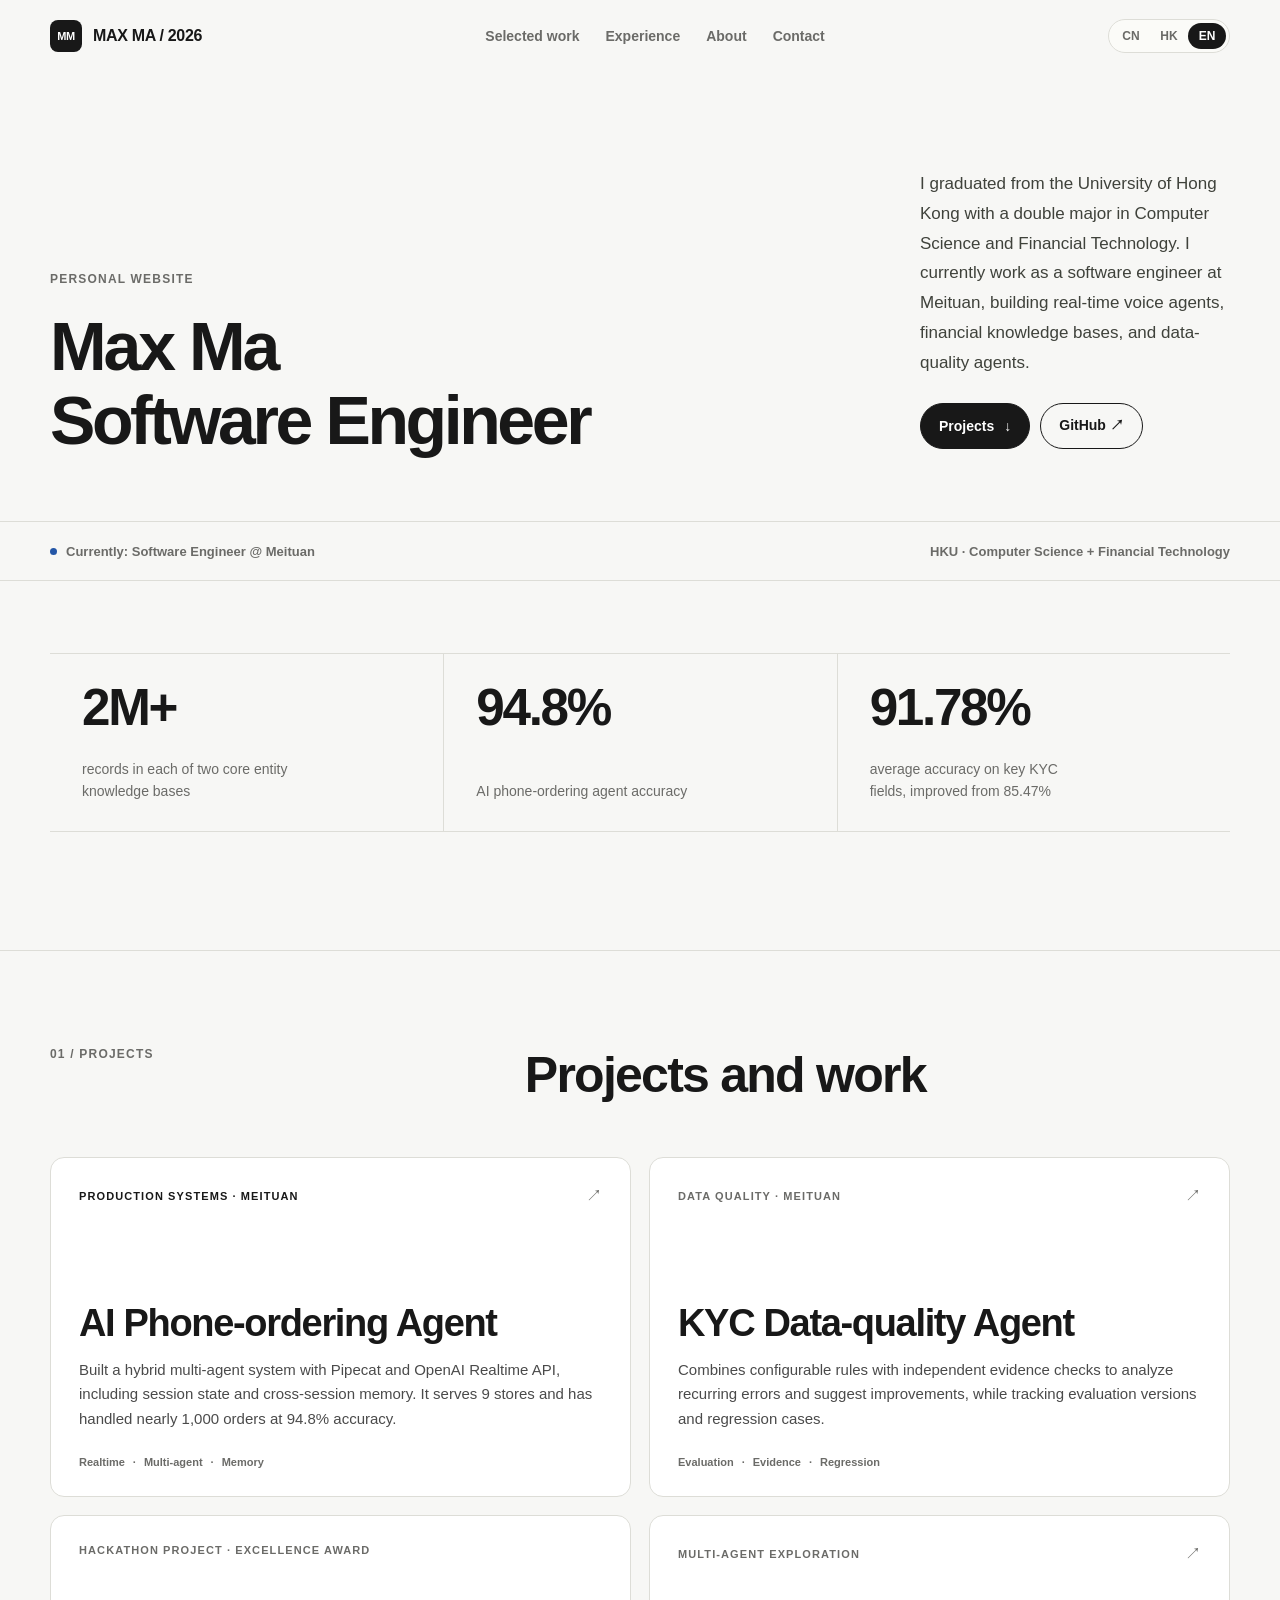
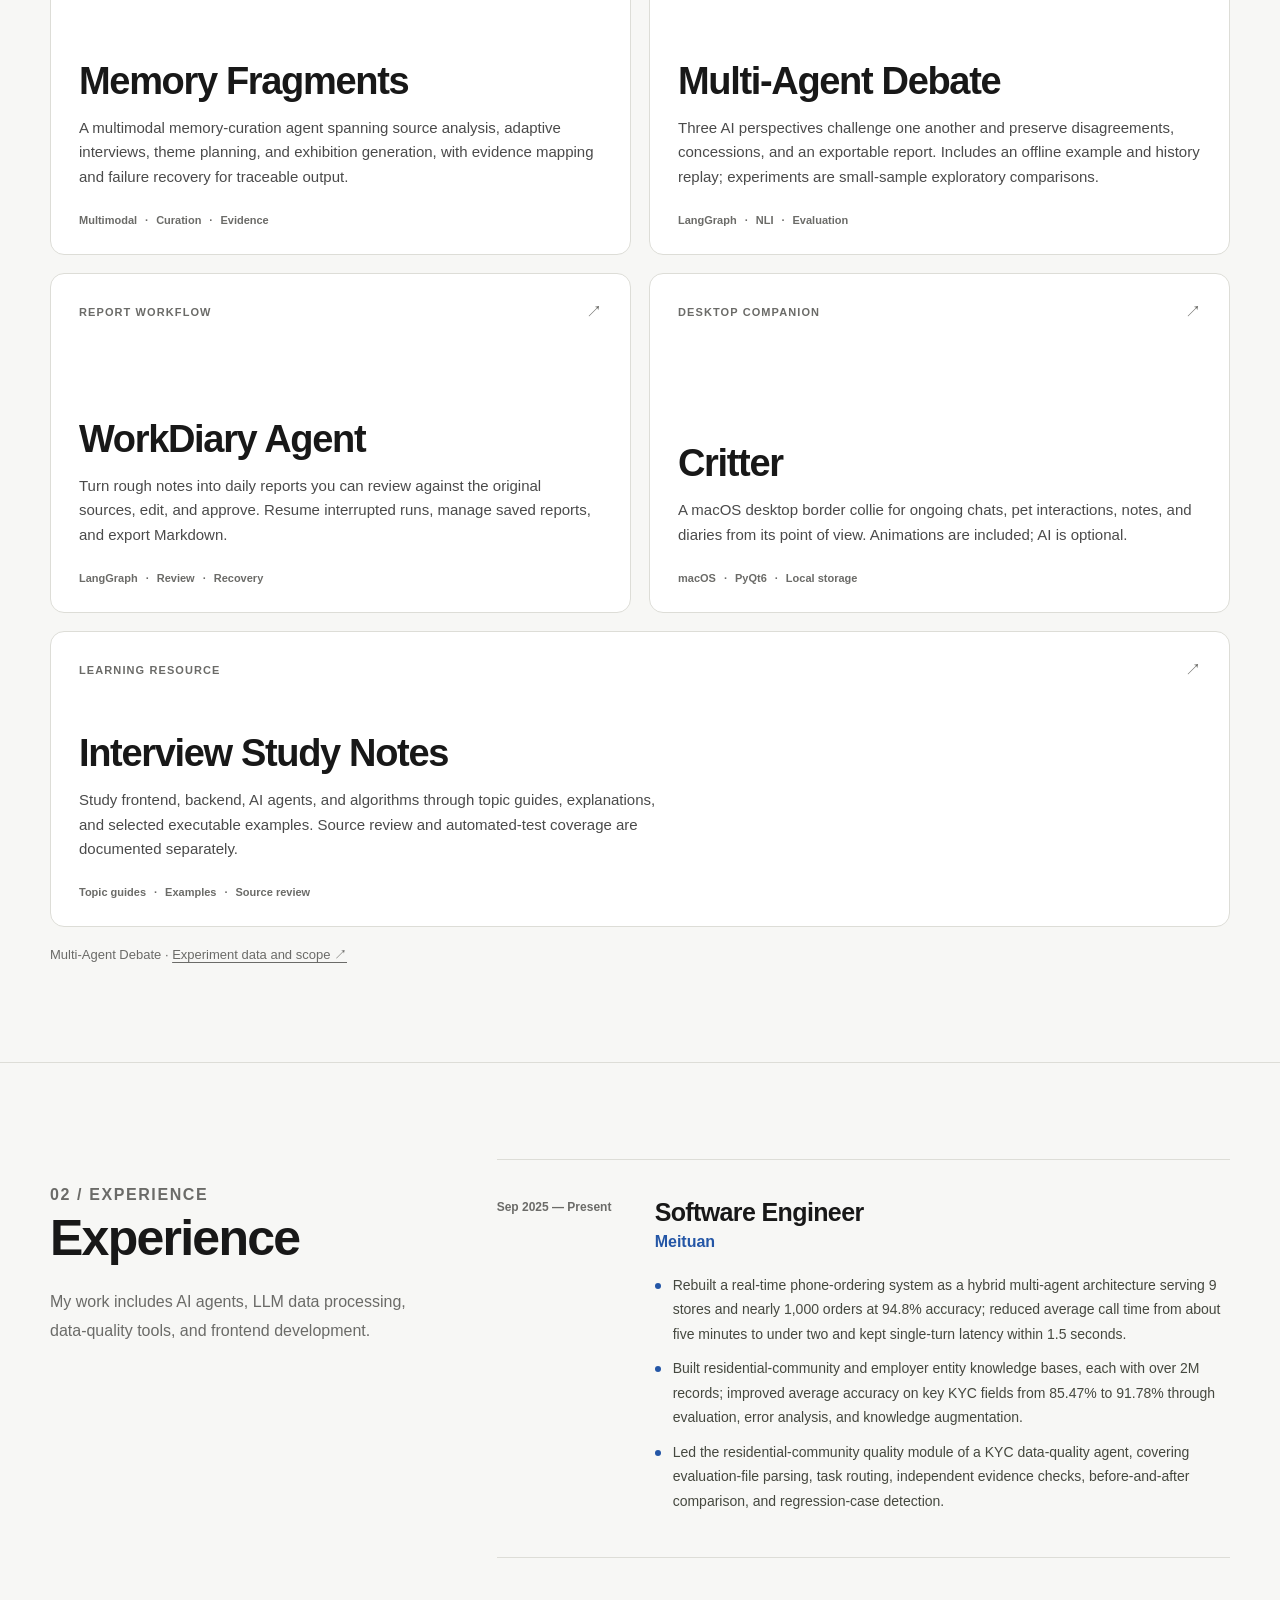
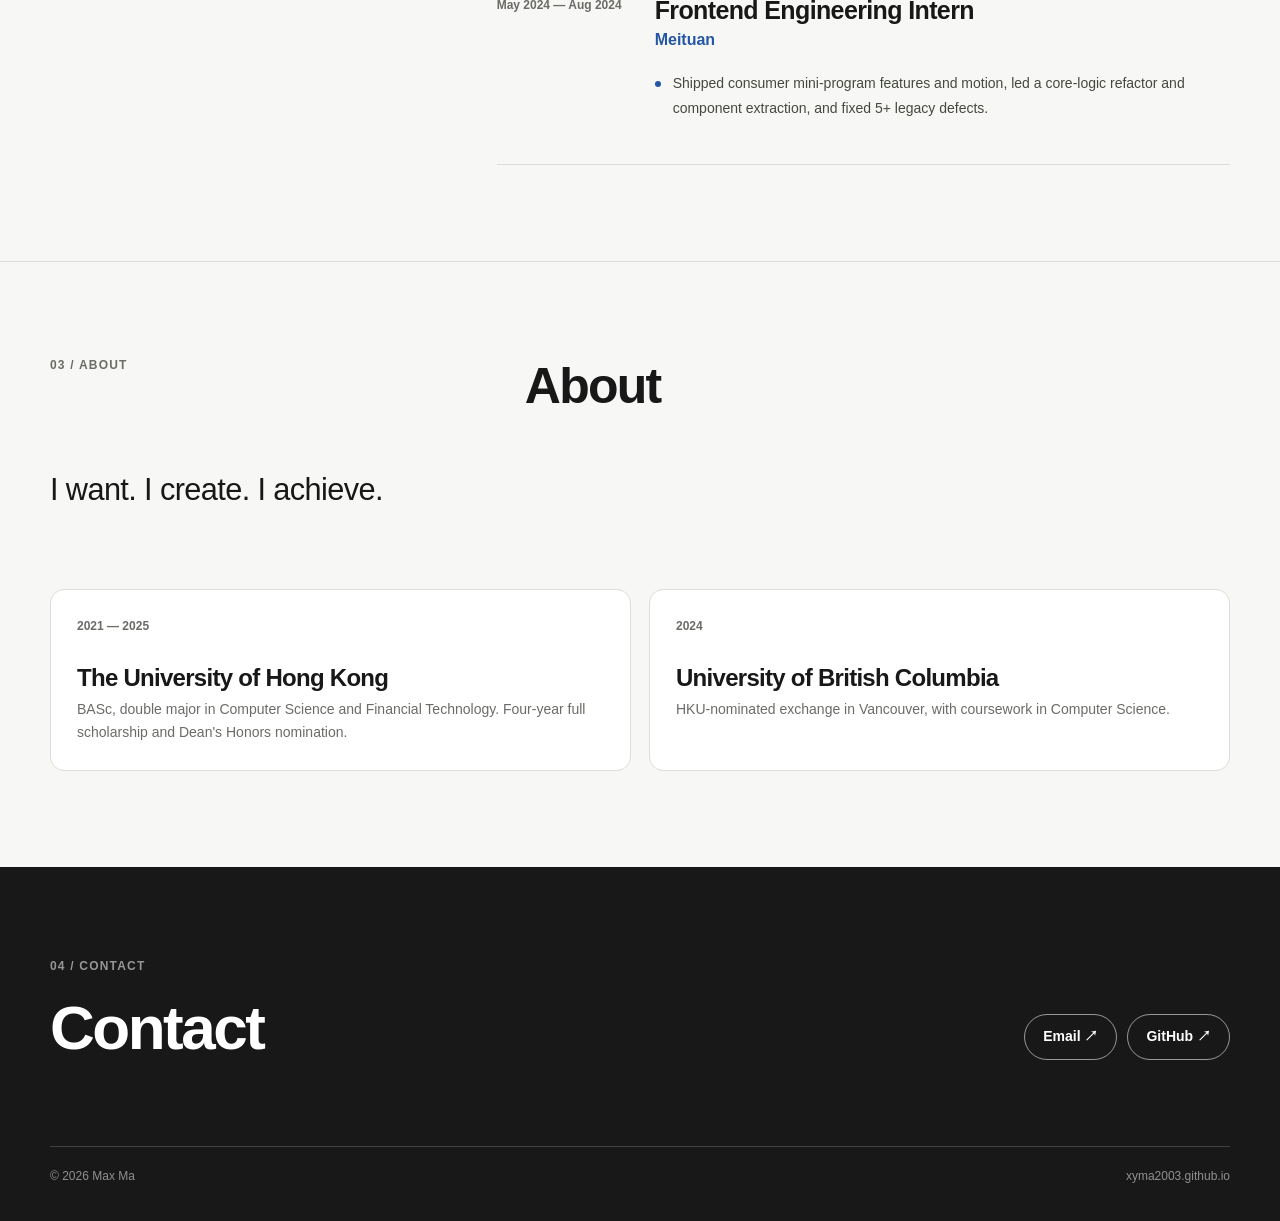
==== index.html @ 9d7ef31a "docs: personalize about-me motto" ====
<!doctype html>
<html lang="zh-CN">
<head>
  <meta charset="utf-8">
  <meta name="viewport" content="width=device-width, initial-scale=1">
  <meta name="theme-color" content="#f4f1e8">
  <meta name="description" content="Max Ma 的个人网站。软件工程师，主要从事 AI Agent 与 LLM 应用开发。">
  <meta property="og:title" content="Max Ma — Software Engineer">
  <meta property="og:description" content="Personal website of Max Ma, a software engineer working on AI agents and LLM applications.">
  <meta property="og:type" content="website">
  <meta property="og:url" content="https://xyma2003.github.io/">
  <meta name="twitter:card" content="summary">
  <title>Max Ma — 软件工程师</title>
  <link rel="icon" href="data:image/svg+xml,<svg xmlns=%22http://www.w3.org/2000/svg%22 viewBox=%220 0 64 64%22><rect width=%2264%22 height=%2264%22 rx=%2214%22 fill=%22%231b33cc%22/><path d=%22M15 45V19h7l10 14 10-14h7v26h-8V31l-9 12-9-12v14z%22 fill=%22%23f4f1e8%22/></svg>">
  <style>
    :root {
      --paper: #f7f7f5;
      --paper-deep: #edede8;
      --ink: #181818;
      --muted: #6b6b68;
      --line: #ddddd7;
      --blue: #2456a6;
      --blue-dark: #1d478a;
      --lime: #2456a6;
      --orange: #2456a6;
      --white: #ffffff;
      --radius: 14px;
      --shadow: none;
    }

    * { box-sizing: border-box; }

    html {
      scroll-behavior: smooth;
      scroll-padding-top: 96px;
    }

    body {
      margin: 0;
      color: var(--ink);
      background: var(--paper);
      font-family: Inter, ui-sans-serif, -apple-system, BlinkMacSystemFont, "Segoe UI", "PingFang SC", "Microsoft YaHei", sans-serif;
      -webkit-font-smoothing: antialiased;
    }

    a { color: inherit; }
    button { font: inherit; }

    ::selection { color: var(--white); background: var(--blue); }

    .skip-link {
      position: fixed; top: 10px; left: 10px; z-index: 100;
      padding: 10px 14px; color: var(--white); background: var(--ink);
      border-radius: 10px; transform: translateY(-150%); transition: transform 180ms ease;
    }
    .skip-link:focus { transform: translateY(0); }

    .shell { width: min(1180px, calc(100% - 48px)); margin-inline: auto; }

    .site-header {
      position: sticky; top: 0; z-index: 50; border-bottom: 1px solid transparent;
      background: rgba(247, 247, 245, 0.92); backdrop-filter: blur(14px);
    }
    .site-header.scrolled { border-bottom-color: var(--line); }
    .nav { min-height: 72px; display: flex; align-items: center; justify-content: space-between; gap: 28px; }
    .brand {
      display: inline-flex; align-items: center; gap: 11px; color: var(--ink);
      text-decoration: none; font-weight: 800; letter-spacing: -0.02em;
    }
    .brand-mark {
      width: 32px; height: 32px; display: grid; place-items: center; color: var(--white);
      background: var(--ink); border-radius: 8px; font-size: 11px;
    }
    .nav-center { display: flex; gap: 26px; }
    .nav-center a { color: var(--muted); text-decoration: none; font-size: 14px; font-weight: 650; transition: color 160ms ease; }
    .nav-center a:hover { color: var(--blue); }
    .lang-switcher { display: flex; padding: 3px; border: 1px solid var(--line); border-radius: 999px; background: rgba(255, 254, 250, 0.45); }
    .lang-btn { min-width: 38px; padding: 6px 9px; border: 0; border-radius: 999px; color: var(--muted); background: transparent; cursor: pointer; font-size: 12px; font-weight: 700; }
    .lang-btn.active { color: var(--white); background: var(--ink); }

    .hero { padding: 96px 0 72px; overflow: hidden; }
    .hero-grid { display: grid; grid-template-columns: minmax(0, 1fr) 310px; align-items: end; gap: 70px; }
    .eyebrow { display: block; margin: 0 0 24px; color: var(--muted); font-size: 12px; font-weight: 750; letter-spacing: 0.1em; text-transform: uppercase; }
    .eyebrow::before { display: none; }
    h1 { max-width: 850px; margin: 0; font-size: clamp(46px, 5.4vw, 68px); line-height: 1.08; letter-spacing: -0.045em; font-weight: 760; }
    h1 span { display: block; }
    h1 .accent { color: var(--ink); font-family: inherit; font-style: normal; font-weight: 780; letter-spacing: -0.05em; }
    .hero-side { padding-bottom: 8px; }
    .hero-side p { margin: 0 0 26px; color: #3f423b; font-size: 17px; line-height: 1.75; }
    .actions { display: flex; flex-wrap: wrap; gap: 10px; }
    .button { display: inline-flex; align-items: center; justify-content: center; gap: 10px; min-height: 46px; padding: 0 18px; border: 1px solid var(--ink); border-radius: 999px; text-decoration: none; font-size: 14px; font-weight: 750; transition: transform 160ms ease, background 160ms ease, color 160ms ease; }
    .button:hover { transform: translateY(-2px); }
    .button.primary { color: var(--white); background: var(--ink); }
    .button.primary:hover { background: var(--blue); }
    .button.secondary:hover { color: var(--white); background: var(--ink); }
    .status-strip { margin-top: 64px; border-block: 1px solid var(--line); }
    .status-inner { min-height: 58px; display: flex; align-items: center; justify-content: space-between; gap: 24px; color: var(--muted); font-size: 13px; font-weight: 650; }
    .status { display: inline-flex; align-items: center; gap: 9px; }
    .status-dot { width: 7px; height: 7px; border-radius: 50%; background: var(--blue); box-shadow: none; }

    .proof { padding: 0 0 118px; }
    .metrics { display: grid; grid-template-columns: repeat(3, 1fr); border-block: 1px solid var(--line); background: transparent; overflow: hidden; }
    .metric { min-height: 160px; padding: 28px 32px; display: flex; flex-direction: column; justify-content: space-between; }
    .metric + .metric { border-left: 1px solid var(--line); }
    .metric-value { font-size: clamp(38px, 4vw, 52px); line-height: 1; letter-spacing: -0.045em; font-weight: 760; }
    .metric:nth-child(2) .metric-value,
    .metric:nth-child(3) .metric-value { color: var(--ink); }
    .metric-label { max-width: 220px; margin-top: 26px; color: var(--muted); font-size: 14px; line-height: 1.55; }

    .section { padding: 96px 0; border-top: 1px solid var(--line); }
    .section-head { display: grid; grid-template-columns: 1fr 1.7fr; gap: 60px; align-items: start; margin-bottom: 54px; }
    .section-kicker { margin: 0; color: var(--muted); font-size: 12px; font-weight: 750; letter-spacing: 0.1em; text-transform: uppercase; }
    .section-title { margin: 0; max-width: 720px; font-size: clamp(32px, 4vw, 50px); line-height: 1.12; letter-spacing: -0.035em; font-weight: 720; }
    .work-grid { display: grid; grid-template-columns: repeat(12, 1fr); gap: 18px; }
    .project-card { min-height: 340px; padding: 28px; display: flex; flex-direction: column; border: 1px solid var(--line); border-radius: var(--radius); text-decoration: none; background: var(--white); overflow: hidden; position: relative; transition: border-color 160ms ease; }
    .project-card:hover { border-color: #9b9b96; }
    .project-card.featured { grid-column: span 6; min-height: 340px; color: var(--ink); background: var(--white); border-color: var(--line); }
    .project-card.tall { grid-column: span 6; min-height: 340px; background: var(--white); }
    .project-card.half { grid-column: span 6; }
    .project-card.wide { grid-column: 1 / -1; min-height: 0; }
    .card-top { display: flex; align-items: center; justify-content: space-between; gap: 20px; margin-bottom: auto; }
    .project-type { font-size: 11px; font-weight: 850; letter-spacing: 0.1em; text-transform: uppercase; }
    .project-card:not(.featured) .project-type { color: var(--muted); }
    .arrow { width: auto; height: auto; display: block; border: 0; border-radius: 0; color: var(--muted); font-size: 16px; transition: none; }
    .project-card:hover .arrow { transform: none; color: var(--ink); }
    .project-card h3 { max-width: 600px; margin: 52px 0 14px; font-size: clamp(28px, 3vw, 38px); line-height: 1.08; letter-spacing: -0.035em; }
    .project-card.half h3, .project-card.tall h3 { font-size: clamp(28px, 3vw, 38px); }
    .project-card p { max-width: 590px; margin: 0; color: inherit; opacity: 0.78; font-size: 15px; line-height: 1.65; }
    .project-meta { display: flex; flex-wrap: wrap; gap: 8px; margin-top: 24px; }
    .project-meta span { padding: 0; border: 0; border-radius: 0; color: var(--muted); font-size: 11px; font-weight: 650; opacity: 1; }
    .project-meta span + span::before { content: "·"; margin-right: 8px; }
    .project-number { display: none; }
    .project-evidence { margin: 18px 0 0; color: var(--muted); font-size: 13px; line-height: 1.6; }
    .project-evidence a { text-underline-offset: 3px; }

    .experience-grid { display: grid; grid-template-columns: 0.8fr 1.6fr; gap: 80px; }
    .experience-intro { position: sticky; top: 112px; align-self: start; }
    .experience-intro p { margin: 22px 0 0; color: var(--muted); font-size: 16px; line-height: 1.8; }
    .timeline { border-top: 1px solid var(--line); }
    .role { display: grid; grid-template-columns: 128px 1fr; gap: 30px; padding: 38px 0 44px; border-bottom: 1px solid var(--line); }
    .role-date { color: var(--muted); font-size: 12px; line-height: 1.5; font-weight: 750; }
    .role h3 { margin: 0 0 6px; font-size: 25px; letter-spacing: -0.025em; }
    .role-company { margin: 0 0 22px; color: var(--blue); font-weight: 750; }
    .role ul { margin: 0; padding: 0; list-style: none; }
    .role li { position: relative; padding-left: 18px; color: #45483f; font-size: 14px; line-height: 1.75; }
    .role li + li { margin-top: 10px; }
    .role li::before { content: ""; position: absolute; top: 0.72em; left: 0; width: 6px; height: 6px; border-radius: 50%; background: var(--orange); }

    .about-grid { display: block; }
    .manifesto { margin: 0; max-width: 760px; font-size: clamp(22px, 2.4vw, 32px); line-height: 1.45; letter-spacing: -0.02em; }
    .education { margin-top: 76px; display: grid; grid-template-columns: 1fr 1fr; gap: 18px; }
    .school { padding: 26px; border: 1px solid var(--line); border-radius: var(--radius); background: var(--white); }
    .school-year { color: var(--muted); font-size: 12px; font-weight: 700; }
    .school h3 { margin: 30px 0 6px; font-size: 24px; letter-spacing: -0.03em; }
    .school p { margin: 0; color: var(--muted); font-size: 14px; line-height: 1.65; }

    .site-footer { padding: 92px 0 38px; color: var(--white); background: var(--ink); }
    .footer-main { display: grid; grid-template-columns: 1.8fr 1fr; gap: 60px; align-items: end; }
    .footer-kicker { margin: 0 0 22px; color: rgba(255, 255, 255, 0.55); font-size: 12px; font-weight: 750; letter-spacing: 0.1em; text-transform: uppercase; }
    .site-footer h2 { max-width: 800px; margin: 0; font-size: clamp(38px, 5vw, 62px); line-height: 1.05; letter-spacing: -0.04em; }
    .footer-links { display: flex; justify-content: flex-end; flex-wrap: wrap; gap: 10px; }
    .footer-links .button { border-color: rgba(255, 255, 255, 0.55); }
    .footer-links .button:hover { color: var(--ink); background: var(--white); border-color: var(--white); }
    .footer-bottom { margin-top: 86px; padding-top: 22px; display: flex; justify-content: space-between; gap: 20px; border-top: 1px solid rgba(255, 255, 255, 0.18); color: rgba(255, 255, 255, 0.52); font-size: 12px; }

    .reveal { opacity: 1; transform: none; transition: none; }
    .reveal.visible { opacity: 1; transform: none; }
    :focus-visible { outline: 3px solid var(--orange); outline-offset: 4px; }

    @media (max-width: 900px) {
      .nav-center { display: none; }
      .hero { padding-top: 76px; }
      .hero-grid, .section-head, .experience-grid, .about-grid, .footer-main { grid-template-columns: 1fr; }
      .hero-grid { gap: 42px; }
      .hero-side { max-width: 620px; }
      .section-head { gap: 18px; }
      .experience-intro { position: static; }
      .project-card.featured, .project-card.tall, .project-card.half { grid-column: span 12; }
      .footer-links { justify-content: flex-start; }
    }

    @media (max-width: 640px) {
      .shell { width: min(100% - 30px, 1180px); }
      .nav { min-height: 68px; }
      .brand-text { display: none; }
      .hero { padding: 62px 0 56px; }
      h1 { font-size: clamp(40px, 11vw, 52px); }
      .status-strip { margin-top: 50px; }
      .status-inner { align-items: flex-start; flex-direction: column; justify-content: center; padding: 16px 0; }
      .metrics { grid-template-columns: 1fr; }
      .metric { min-height: 150px; }
      .metric + .metric { border-left: 0; border-top: 1px solid var(--line); }
      .proof { padding-bottom: 82px; }
      .section { padding: 82px 0; }
      .project-card, .project-card.featured, .project-card.tall { min-height: 0; padding: 24px; }
      .project-card h3 { margin-top: 48px; }
      .role { grid-template-columns: 1fr; gap: 12px; }
      .education { grid-template-columns: 1fr; }
      .education { margin-top: 52px; }
      .site-footer { padding-top: 76px; }
      .footer-bottom { margin-top: 58px; flex-direction: column; }
    }

    @media (prefers-reduced-motion: reduce) {
      html { scroll-behavior: auto; }
      *, *::before, *::after { scroll-behavior: auto !important; transition-duration: 0.01ms !important; animation-duration: 0.01ms !important; }
      .reveal { opacity: 1; transform: none; }
    }
  </style>
</head>
<body>
  <a class="skip-link" href="#main" data-zh="跳到主要内容" data-hant="跳到主要內容" data-en="Skip to content">跳到主要内容</a>

  <header class="site-header" id="site-header">
    <nav class="nav shell" aria-label="Primary">
      <a class="brand" href="#top" aria-label="Max Ma home"><span class="brand-mark">MM</span><span class="brand-text">MAX MA / 2026</span></a>
      <div class="nav-center">
        <a href="#work" data-zh="代表作" data-hant="代表作" data-en="Selected work">代表作</a>
        <a href="#experience" data-zh="经历" data-hant="經歷" data-en="Experience">经历</a>
        <a href="#about" data-zh="关于" data-hant="關於" data-en="About">关于</a>
        <a href="#contact" data-zh="联系" data-hant="聯系" data-en="Contact">联系</a>
      </div>
      <div class="lang-switcher" aria-label="Language selector">
        <button class="lang-btn" type="button" data-lang="zh" aria-label="简体中文">CN</button>
        <button class="lang-btn" type="button" data-lang="hant" aria-label="繁體中文">HK</button>
        <button class="lang-btn" type="button" data-lang="en" aria-label="English">EN</button>
      </div>
    </nav>
  </header>

  <main id="main">
    <div id="top"></div>
    <section class="hero" aria-labelledby="hero-title">
      <div class="shell hero-grid">
        <div>
          <p class="eyebrow">Personal website</p>
          <h1 id="hero-title">
            <span data-zh="Max Ma" data-hant="Max Ma" data-en="Max Ma">Max Ma</span>
            <span class="accent" data-zh="软件工程师" data-hant="軟件工程師" data-en="Software Engineer">软件工程师</span>
          </h1>
        </div>
        <div class="hero-side">
          <p data-zh="香港大学计算机科学与金融科技双主修毕业。目前在美团担任软件工程师，主要从事实时语音 Agent、金融知识库与数据质量 Agent 开发。" data-hant="香港大學計算機科學與金融科技雙主修畢業。目前在美團擔任軟件工程師，主要從事實時語音 Agent、金融知識庫與數據質量 Agent 開發。" data-en="I graduated from the University of Hong Kong with a double major in Computer Science and Financial Technology. I currently work as a software engineer at Meituan, building real-time voice agents, financial knowledge bases, and data-quality agents.">香港大学计算机科学与金融科技双主修毕业。目前在美团担任软件工程师，主要从事实时语音 Agent、金融知识库与数据质量 Agent 开发。</p>
          <div class="actions">
            <a class="button primary" href="#work"><span data-zh="项目" data-hant="項目" data-en="Projects">项目</span> ↓</a>
            <a class="button secondary" href="https://github.com/xyma2003" target="_blank" rel="noopener noreferrer">GitHub ↗</a>
          </div>
        </div>
      </div>
      <div class="status-strip">
        <div class="shell status-inner">
          <span class="status"><span class="status-dot"></span><span data-zh="目前：软件工程师 @ 美团" data-hant="目前：軟件工程師 @ 美團" data-en="Currently: Software Engineer @ Meituan">目前：软件工程师 @ 美团</span></span>
          <span data-zh="香港大学 · 计算机科学 + 金融科技" data-hant="香港大學 · 計算機科學 + 金融科技" data-en="HKU · Computer Science + Financial Technology">香港大学 · 计算机科学 + 金融科技</span>
        </div>
      </div>
    </section>

    <section class="proof" aria-label="Impact metrics">
      <div class="shell metrics reveal">
        <div class="metric"><strong class="metric-value">2M+</strong><span class="metric-label" data-zh="小区、工作单位两套核心知识库均达 200 万+ 条" data-hant="小區、工作單位兩套核心知識庫均達 200 萬+ 條" data-en="records in each of two core entity knowledge bases">小区、工作单位两套核心知识库均达 200 万+ 条</span></div>
        <div class="metric"><strong class="metric-value">94.8%</strong><span class="metric-label" data-zh="AI 电话点餐 Agent 准确率" data-hant="AI 電話點餐 Agent 準確率" data-en="AI phone-ordering agent accuracy">AI 电话点餐 Agent 准确率</span></div>
        <div class="metric"><strong class="metric-value">91.78%</strong><span class="metric-label" data-zh="KYC 关键字段平均准确率（从 85.47% 提升）" data-hant="KYC 關鍵字段平均準確率（從 85.47% 提升）" data-en="average accuracy on key KYC fields, improved from 85.47%">KYC 关键字段平均准确率（从 85.47% 提升）</span></div>
      </div>
    </section>

    <section class="section" id="work" aria-labelledby="work-title">
      <div class="shell">
        <div class="section-head reveal">
          <p class="section-kicker">01 / Projects</p>
          <h2 class="section-title" id="work-title" data-zh="项目与工作" data-hant="項目與工作" data-en="Projects and work">项目与工作</h2>
        </div>
        <div class="work-grid">
          <a class="project-card featured reveal" href="#experience">
            <div class="card-top"><span class="project-type" data-zh="生产系统 · 美团" data-hant="生產系統 · 美團" data-en="Production systems · Meituan">生产系统 · 美团</span><span class="arrow" aria-hidden="true">↗</span></div>
            <h3 data-zh="AI 电话点餐 Agent" data-hant="AI 電話點餐 Agent" data-en="AI Phone-ordering Agent">AI 电话点餐 Agent</h3>
            <p data-zh="基于 Pipecat 与 OpenAI Realtime API 构建 Hybrid Multi-Agent 系统，接入会话状态与跨会话记忆；服务 9 家门店、近 1,000 笔订单，准确率 94.8%。" data-hant="基於 Pipecat 與 OpenAI Realtime API 構建 Hybrid Multi-Agent 系統，接入會話狀態與跨會話記憶；服務 9 家門店、近 1,000 筆訂單，準確率 94.8%。" data-en="Built a hybrid multi-agent system with Pipecat and OpenAI Realtime API, including session state and cross-session memory. It serves 9 stores and has handled nearly 1,000 orders at 94.8% accuracy.">基于 Pipecat 与 OpenAI Realtime API 构建 Hybrid Multi-Agent 系统，接入会话状态与跨会话记忆；服务 9 家门店、近 1,000 笔订单，准确率 94.8%。</p>
            <div class="project-meta"><span>Realtime</span><span>Multi-agent</span><span>Memory</span></div><span class="project-number">01</span>
          </a>

          <a class="project-card tall reveal" href="#experience">
            <div class="card-top"><span class="project-type" data-zh="数据质量 · 美团" data-hant="數據質量 · 美團" data-en="Data quality · Meituan">数据质量 · 美团</span><span class="arrow" aria-hidden="true">↗</span></div>
            <h3 data-zh="KYC 数据质量 Agent" data-hant="KYC 數據質量 Agent" data-en="KYC Data-quality Agent">KYC 数据质量 Agent</h3>
            <p data-zh="结合可配置规则与独立证据校验，分析共性错误并生成优化建议；记录评测配置与结果，支持效果对比和退化样本识别。" data-hant="結合可配置規則與獨立證據校驗，分析共性錯誤並生成優化建議；記錄評測配置與結果，支持效果對比和退化樣本識別。" data-en="Combines configurable rules with independent evidence checks to analyze recurring errors and suggest improvements, while tracking evaluation versions and regression cases.">结合可配置规则与独立证据校验，分析共性错误并生成优化建议；记录评测配置与结果，支持效果对比和退化样本识别。</p>
            <div class="project-meta"><span>Evaluation</span><span>Evidence</span><span>Regression</span></div><span class="project-number">02</span>
          </a>

          <article class="project-card half reveal">
            <div class="card-top"><span class="project-type" data-zh="黑客松项目 · 优秀奖" data-hant="黑客松項目 · 優秀獎" data-en="Hackathon project · Excellence Award">黑客松项目 · 优秀奖</span></div>
            <h3 data-zh="记忆碎片" data-hant="記憶碎片" data-en="Memory Fragments">记忆碎片</h3>
            <p data-zh="多模态记忆策展 Agent，串联素材解析、动态追问、主题规划与展览生成，并通过证据映射与失败回退保证内容可追溯。" data-hant="多模態記憶策展 Agent，串聯素材解析、動態追問、主題規劃與展覽生成，並通過證據映射與失敗回退保證內容可追溯。" data-en="A multimodal memory-curation agent spanning source analysis, adaptive interviews, theme planning, and exhibition generation, with evidence mapping and failure recovery for traceable output.">多模态记忆策展 Agent，串联素材解析、动态追问、主题规划与展览生成，并通过证据映射与失败回退保证内容可追溯。</p>
            <div class="project-meta"><span>Multimodal</span><span>Curation</span><span>Evidence</span></div><span class="project-number">03</span>
          </article>

          <a class="project-card half reveal" href="https://github.com/xyma2003/multi-agent-debate" target="_blank" rel="noopener noreferrer">
            <div class="card-top"><span class="project-type" data-zh="多智能体探索" data-hant="多智能體探索" data-en="Multi-agent exploration">多智能体探索</span><span class="arrow" aria-hidden="true">↗</span></div>
            <h3>Multi-Agent Debate</h3>
            <p data-zh="让三个不同视角的 AI 独立分析、相互质疑，保留分歧、让步与最终报告。支持离线样例、历史回放和导出；实验仅作小样本探索性比较。" data-hant="讓三個不同視角的 AI 獨立分析、相互質疑，保留分歧、讓步與最終報告。支援離線範例、歷史回放和匯出；實驗僅作小樣本探索性比較。" data-en="Three AI perspectives challenge one another and preserve disagreements, concessions, and an exportable report. Includes an offline example and history replay; experiments are small-sample exploratory comparisons.">让三个不同视角的 AI 独立分析、相互质疑，保留分歧、让步与最终报告。支持离线样例、历史回放和导出；实验仅作小样本探索性比较。</p>
            <div class="project-meta"><span>LangGraph</span><span>NLI</span><span>Evaluation</span></div><span class="project-number">04</span>
          </a>

          <a class="project-card half reveal" href="https://github.com/xyma2003/workdiary-agent" target="_blank" rel="noopener noreferrer">
            <div class="card-top"><span class="project-type" data-zh="工作流工具" data-hant="工作流工具" data-en="Report workflow">工作流工具</span><span class="arrow" aria-hidden="true">↗</span></div>
            <h3>WorkDiary Agent</h3>
            <p data-zh="把零散工作记录整理成日报，对照原始材料审核、修改并确认保存；支持中断恢复、历史管理和 Markdown 导出。" data-hant="把零散工作記錄整理成日報，對照原始材料審核、修改並確認保存；支援中斷恢復、歷史管理和 Markdown 匯出。" data-en="Turn rough notes into daily reports you can review against the original sources, edit, and approve. Resume interrupted runs, manage saved reports, and export Markdown.">把零散工作记录整理成日报，对照原始材料审核、修改并确认保存；支持中断恢复、历史管理和 Markdown 导出。</p>
            <div class="project-meta"><span>LangGraph</span><span>Review</span><span>Recovery</span></div><span class="project-number">05</span>
          </a>

          <a class="project-card half reveal" href="https://github.com/xyma2003/critter" target="_blank" rel="noopener noreferrer">
            <div class="card-top"><span class="project-type" data-zh="桌面伙伴" data-hant="桌面夥伴" data-en="Desktop companion">桌面伙伴</span><span class="arrow" aria-hidden="true">↗</span></div>
            <h3>Critter</h3>
            <p data-zh="一只住在 macOS 桌面的边牧，支持连续聊天、宠物互动、便签和宠物视角日记。基础动画随仓库提供，AI 功能按需配置。" data-hant="一隻住在 macOS 桌面的邊牧，支援連續聊天、寵物互動、便箋和寵物視角日記。基礎動畫隨倉庫提供，AI 功能按需配置。" data-en="A macOS desktop border collie for ongoing chats, pet interactions, notes, and diaries from its point of view. Animations are included; AI is optional.">一只住在 macOS 桌面的边牧，支持连续聊天、宠物互动、便签和宠物视角日记。基础动画随仓库提供，AI 功能按需配置。</p>
            <div class="project-meta"><span>macOS</span><span>PyQt6</span><span>Local storage</span></div><span class="project-number">06</span>
          </a>

          <a class="project-card half wide reveal" href="https://github.com/xyma2003/interview-bagu" target="_blank" rel="noopener noreferrer">
            <div class="card-top"><span class="project-type" data-zh="学习资料" data-hant="學習資料" data-en="Learning resource">学习资料</span><span class="arrow" aria-hidden="true">↗</span></div>
            <h3 data-zh="面试八股题库" data-hant="面試八股題庫" data-en="Interview Study Notes">面试八股题库</h3>
            <p data-zh="按主题整理前端、后端、AI Agent 与算法练习，提供题目解析、学习路线和部分代码示例验证。来源核验与自动测试范围单独标注。" data-hant="按主題整理前端、後端、AI Agent 與演算法練習，提供題目解析、學習路線和部分程式碼範例驗證。來源核驗與自動測試範圍單獨標註。" data-en="Study frontend, backend, AI agents, and algorithms through topic guides, explanations, and selected executable examples. Source review and automated-test coverage are documented separately.">按主题整理前端、后端、AI Agent 与算法练习，提供题目解析、学习路线和部分代码示例验证。来源核验与自动测试范围单独标注。</p>
            <div class="project-meta"><span>Topic guides</span><span>Examples</span><span>Source review</span></div><span class="project-number">07</span>
          </a>
        </div>
        <p class="project-evidence">Multi-Agent Debate · <a href="https://github.com/xyma2003/multi-agent-debate/blob/main/results/README.md" target="_blank" rel="noopener noreferrer" data-zh="实验数据与适用范围 ↗" data-hant="實驗數據與適用範圍 ↗" data-en="Experiment data and scope ↗">实验数据与适用范围 ↗</a></p>
      </div>
    </section>

    <section class="section" id="experience" aria-labelledby="experience-title">
      <div class="shell experience-grid">
        <div class="experience-intro reveal">
          <p class="section-kicker">02 / Experience</p>
          <h2 class="section-title" id="experience-title" data-zh="工作经历" data-hant="工作經歷" data-en="Experience">工作经历</h2>
          <p data-zh="主要工作内容包括 AI Agent、LLM 数据处理、数据质量工具和前端开发。" data-hant="主要工作內容包括 AI Agent、LLM 數據處理、數據質量工具和前端開發。" data-en="My work includes AI agents, LLM data processing, data-quality tools, and frontend development.">主要工作内容包括 AI Agent、LLM 数据处理、数据质量工具和前端开发。</p>
        </div>
        <div class="timeline reveal">
          <article class="role">
            <div class="role-date" data-zh="2025.09 — 至今" data-hant="2025.09 — 至今" data-en="Sep 2025 — Present">2025.09 — 至今</div>
            <div>
              <h3 data-zh="软件工程师" data-hant="軟件工程師" data-en="Software Engineer">软件工程师</h3><p class="role-company" data-zh="美团" data-hant="美團" data-en="Meituan">美团</p>
              <ul>
                <li data-zh="重构 Hybrid Multi-Agent 实时电话点餐系统，服务 9 家门店、近 1,000 笔订单，准确率 94.8%；平均通话时长由约 5 分钟降至 2 分钟内，单轮响应延迟控制在 1.5 秒内。" data-hant="重構 Hybrid Multi-Agent 實時電話點餐系統，服務 9 家門店、近 1,000 筆訂單，準確率 94.8%；平均通話時長由約 5 分鐘降至 2 分鐘內，單輪響應延遲控制在 1.5 秒內。" data-en="Rebuilt a real-time phone-ordering system as a hybrid multi-agent architecture serving 9 stores and nearly 1,000 orders at 94.8% accuracy; reduced average call time from about five minutes to under two and kept single-turn latency within 1.5 seconds.">重构 Hybrid Multi-Agent 实时电话点餐系统，服务 9 家门店、近 1,000 笔订单，准确率 94.8%；平均通话时长由约 5 分钟降至 2 分钟内，单轮响应延迟控制在 1.5 秒内。</li>
                <li data-zh="建设小区与工作单位实体知识库，两套均达 200 万+ 条；通过评测、错误分析与知识增强，将 KYC 关键字段平均准确率由 85.47% 提升至 91.78%。" data-hant="建設小區與工作單位實體知識庫，兩套均達 200 萬+ 條；通過評測、錯誤分析與知識增強，將 KYC 關鍵字段平均準確率由 85.47% 提升至 91.78%。" data-en="Built residential-community and employer entity knowledge bases, each with over 2M records; improved average accuracy on key KYC fields from 85.47% to 91.78% through evaluation, error analysis, and knowledge augmentation.">建设小区与工作单位实体知识库，两套均达 200 万+ 条；通过评测、错误分析与知识增强，将 KYC 关键字段平均准确率由 85.47% 提升至 91.78%。</li>
                <li data-zh="负责 KYC 数据质量 Agent 的小区质量专项，支持评测附件解析、任务路由、独立证据校验、效果对比与退化样本识别。" data-hant="負責 KYC 數據質量 Agent 的小區質量專項，支持評測附件解析、任務路由、獨立證據校驗、效果對比與退化樣本識別。" data-en="Led the residential-community quality module of a KYC data-quality agent, covering evaluation-file parsing, task routing, independent evidence checks, before-and-after comparison, and regression-case detection.">负责 KYC 数据质量 Agent 的小区质量专项，支持评测附件解析、任务路由、独立证据校验、效果对比与退化样本识别。</li>
              </ul>
            </div>
          </article>
          <article class="role">
            <div class="role-date" data-zh="2024.05 — 2024.08" data-hant="2024.05 — 2024.08" data-en="May 2024 — Aug 2024">2024.05 — 2024.08</div>
            <div><h3 data-zh="前端开发实习生" data-hant="前端開發實習生" data-en="Frontend Engineering Intern">前端开发实习生</h3><p class="role-company" data-zh="美团" data-hant="美團" data-en="Meituan">美团</p><ul><li data-zh="交付 C 端小程序功能与动效，主导核心逻辑重构和组件库抽离，修复 5+ 处遗留缺陷。" data-hant="交付 C 端小程序功能與動效，主導核心邏輯重構和組件庫抽離，修復 5+ 處遺留缺陷。" data-en="Shipped consumer mini-program features and motion, led a core-logic refactor and component extraction, and fixed 5+ legacy defects.">交付 C 端小程序功能与动效，主导核心逻辑重构和组件库抽离，修复 5+ 处遗留缺陷。</li></ul></div>
          </article>
        </div>
      </div>
    </section>

    <section class="section" id="about" aria-labelledby="about-title">
      <div class="shell">
        <div class="section-head reveal"><p class="section-kicker">03 / About</p><h2 class="section-title" id="about-title" data-zh="关于我" data-hant="關於我" data-en="About">关于我</h2></div>
        <div class="about-grid reveal">
          <p class="manifesto" data-zh="我想要，我创造，我得到" data-hant="我想要，我創造，我得到" data-en="I want. I create. I achieve.">我想要，我创造，我得到</p>
        </div>
        <div class="education reveal">
          <article class="school"><span class="school-year">2021 — 2025</span><h3 data-zh="香港大学" data-hant="香港大學" data-en="The University of Hong Kong">香港大学</h3><p data-zh="文理学士，双主修计算机科学与金融科技。连续 4 年全额奖学金，院长荣誉提名。" data-hant="文理學士，雙主修計算機科學與金融科技。連續 4 年全額獎學金，院長榮譽提名。" data-en="BASc, double major in Computer Science and Financial Technology. Four-year full scholarship and Dean's Honors nomination.">文理学士，双主修计算机科学与金融科技。连续 4 年全额奖学金，院长荣誉提名。</p></article>
          <article class="school"><span class="school-year">2024</span><h3 data-zh="英属哥伦比亚大学" data-hant="英屬哥倫比亞大學" data-en="University of British Columbia">英属哥伦比亚大学</h3><p data-zh="香港大学选派交换，在温哥华修读计算机科学相关课程。" data-hant="香港大學選派交換，在溫哥華修讀計算機科學相關課程。" data-en="HKU-nominated exchange in Vancouver, with coursework in Computer Science.">香港大学选派交换，在温哥华修读计算机科学相关课程。</p></article>
        </div>
      </div>
    </section>
  </main>

  <footer class="site-footer" id="contact">
    <div class="shell">
      <div class="footer-main">
        <div><p class="footer-kicker">04 / Contact</p><h2 data-zh="联系我" data-hant="聯絡我" data-en="Contact">联系我</h2></div>
        <div class="footer-links"><a class="button" href="mailto:u3594619@connect.hku.hk">Email ↗</a><a class="button" href="https://github.com/xyma2003" target="_blank" rel="noopener noreferrer">GitHub ↗</a></div>
      </div>
      <div class="footer-bottom"><span>© <span id="year">2026</span> Max Ma</span><span>xyma2003.github.io</span></div>
    </div>
  </footer>

  <script>
    (() => {
      const languages = ['zh', 'hant', 'en'];
      const htmlLang = { zh: 'zh-CN', hant: 'zh-HK', en: 'en' };
      const titles = { zh: 'Max Ma — 软件工程师', hant: 'Max Ma — 軟件工程師', en: 'Max Ma — Software Engineer' };
      const descriptions = {
        zh: 'Max Ma 的个人网站。软件工程师，主要从事 AI Agent 与 LLM 应用开发。',
        hant: 'Max Ma 的個人網站。軟件工程師，主要從事 AI Agent 與 LLM 應用開發。',
        en: 'Personal website of Max Ma, a software engineer working on AI agents and LLM applications.'
      };
      let current = localStorage.getItem('site-lang');
      if (!languages.includes(current)) {
        const preferred = navigator.language.toLowerCase();
        current = preferred.includes('hant') || preferred.includes('hk') || preferred.includes('tw') ? 'hant' : preferred.startsWith('en') ? 'en' : 'zh';
      }
      function applyLanguage(lang) {
        document.documentElement.lang = htmlLang[lang];
        document.title = titles[lang];
        document.querySelector('meta[name="description"]').content = descriptions[lang];
        document.querySelectorAll(`[data-${lang}]`).forEach((element) => { element.textContent = element.dataset[lang]; });
        document.querySelectorAll('.lang-btn').forEach((button) => {
          const active = button.dataset.lang === lang;
          button.classList.toggle('active', active);
          button.setAttribute('aria-pressed', String(active));
        });
        localStorage.setItem('site-lang', lang);
      }
      document.querySelectorAll('.lang-btn').forEach((button) => { button.addEventListener('click', () => applyLanguage(button.dataset.lang)); });
      const header = document.getElementById('site-header');
      const updateHeader = () => header.classList.toggle('scrolled', window.scrollY > 10);
      window.addEventListener('scroll', updateHeader, { passive: true });
      updateHeader();
      document.getElementById('year').textContent = new Date().getFullYear();
      applyLanguage(current);
    })();
  </script>
</body>
</html>
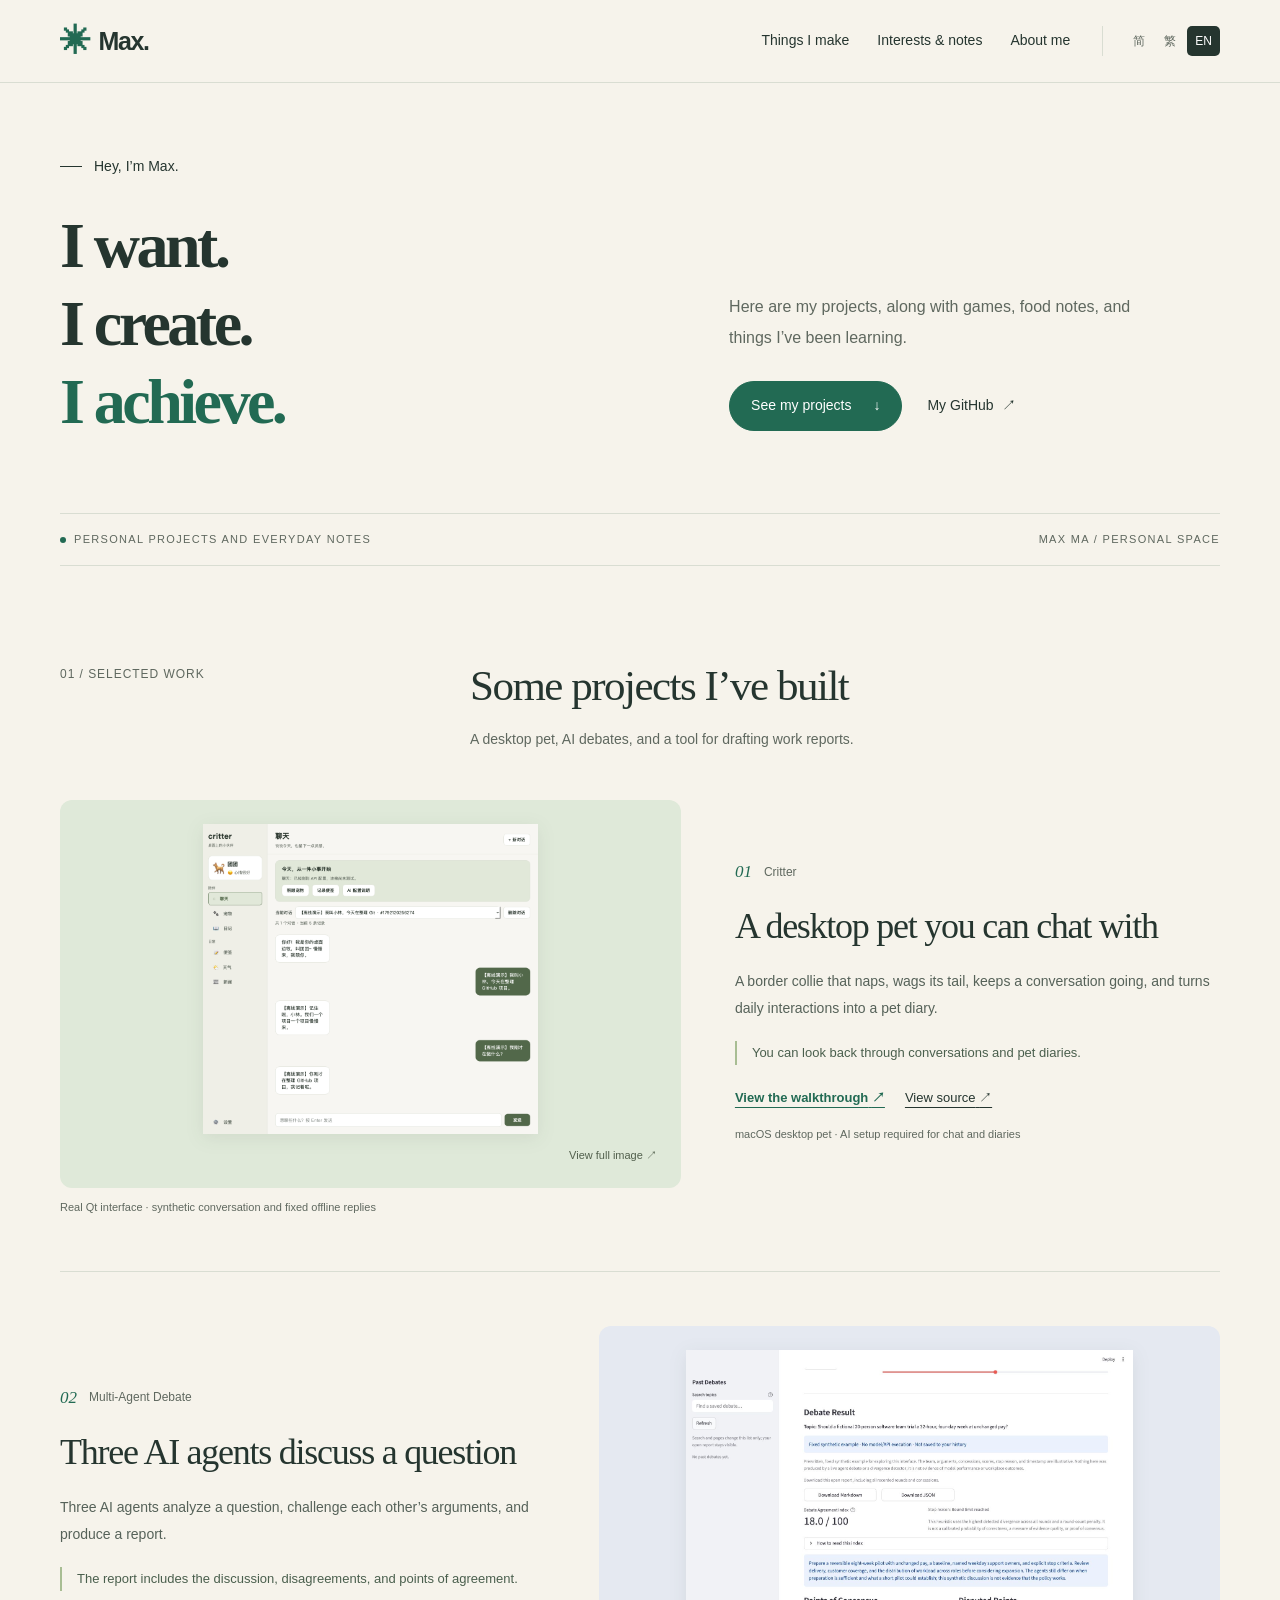
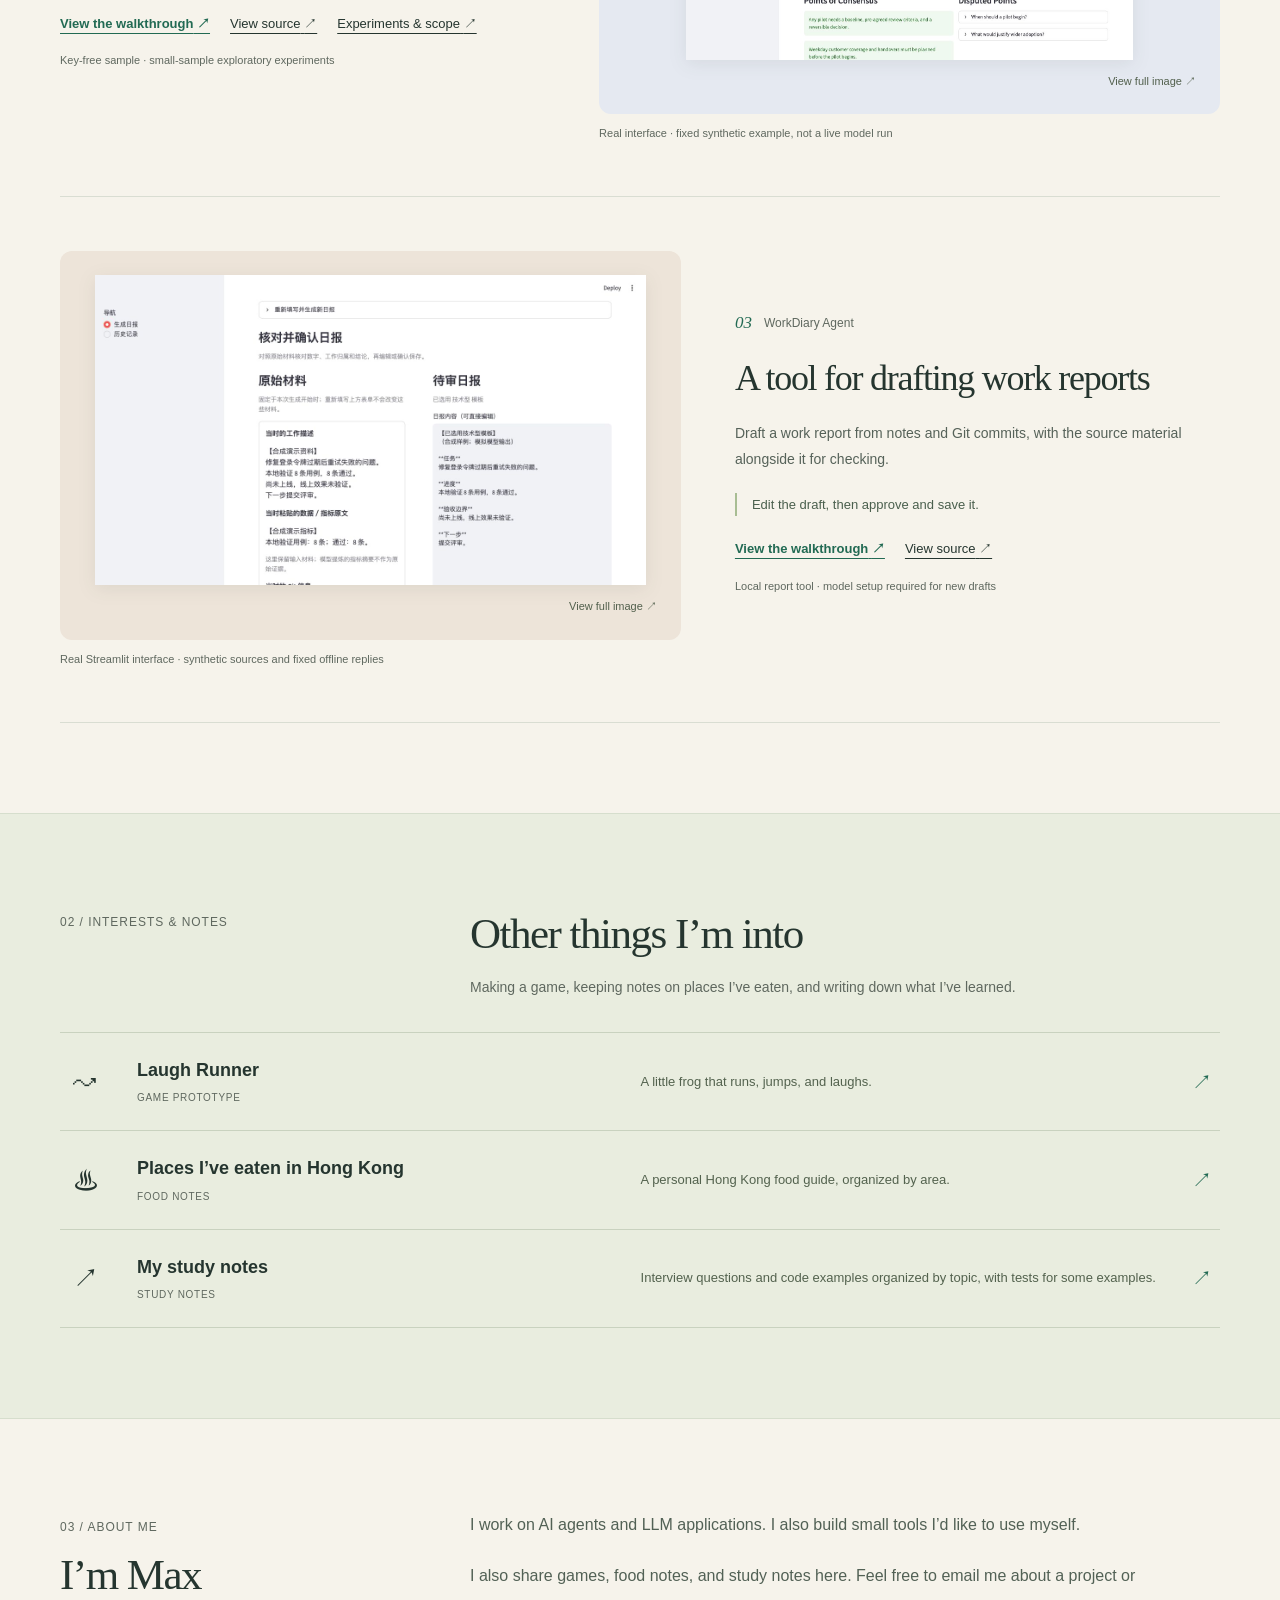
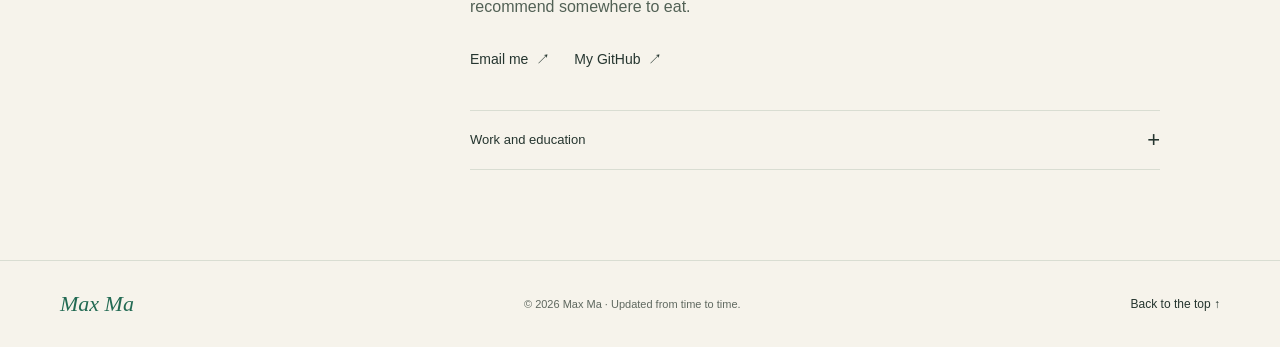
==== commit d0bc63cc: "Redesign personal homepage around projects and interests" ====
--- a/index.html
+++ b/index.html
@@ -1,336 +1,59 @@
 <!doctype html>
 <html lang="zh-CN">
 <head>
-  <meta charset="utf-8">
-  <meta name="viewport" content="width=device-width, initial-scale=1">
-  <meta name="theme-color" content="#f4f1e8">
-  <meta name="description" content="Max Ma 的个人网站。软件工程师，主要从事 AI Agent 与 LLM 应用开发。">
-  <meta property="og:title" content="Max Ma — Software Engineer">
-  <meta property="og:description" content="Personal website of Max Ma, a software engineer working on AI agents and LLM applications.">
-  <meta property="og:type" content="website">
-  <meta property="og:url" content="https://xyma2003.github.io/">
-  <meta name="twitter:card" content="summary">
-  <title>Max Ma — 软件工程师</title>
-  <link rel="icon" href="data:image/svg+xml,<svg xmlns=%22http://www.w3.org/2000/svg%22 viewBox=%220 0 64 64%22><rect width=%2264%22 height=%2264%22 rx=%2214%22 fill=%22%231b33cc%22/><path d=%22M15 45V19h7l10 14 10-14h7v26h-8V31l-9 12-9-12v14z%22 fill=%22%23f4f1e8%22/></svg>">
-  <style>
-    :root {
-      --paper: #f7f7f5;
-      --paper-deep: #edede8;
-      --ink: #181818;
-      --muted: #6b6b68;
-      --line: #ddddd7;
-      --blue: #2456a6;
-      --blue-dark: #1d478a;
-      --lime: #2456a6;
-      --orange: #2456a6;
-      --white: #ffffff;
-      --radius: 14px;
-      --shadow: none;
-    }
+<meta charset="utf-8"><meta name="viewport" content="width=device-width, initial-scale=1">
+<meta name="theme-color" content="#f6f3eb">
+<meta name="description" content="Max 的个人主页，记录自己的项目、游戏、美食和学习笔记。">
+<meta property="og:title" content="Max Ma · 个人主页">
+<meta property="og:description" content="Max 的个人主页，记录自己的项目、游戏、美食和学习笔记。">
+<meta property="og:type" content="website"><meta property="og:url" content="https://xyma2003.github.io/">
+<meta name="twitter:card" content="summary">
+<title>Max Ma · 个人主页</title>
+<link rel="icon" href="data:image/svg+xml,%3Csvg xmlns='http://www.w3.org/2000/svg' viewBox='0 0 64 64'%3E%3Crect width='64' height='64' rx='16' fill='%23226a53'/%3E%3Ctext x='32' y='47' text-anchor='middle' font-family='Georgia' font-size='48' fill='%23e0ed9b'%3Em%3C/text%3E%3C/svg%3E">
+<link rel="stylesheet" href="site.css"><script src="site.js" defer></script>
+</head><body>
 
-    * { box-sizing: border-box; }
-
-    html {
-      scroll-behavior: smooth;
-      scroll-padding-top: 96px;
-    }
-
-    body {
-      margin: 0;
-      color: var(--ink);
-      background: var(--paper);
-      font-family: Inter, ui-sans-serif, -apple-system, BlinkMacSystemFont, "Segoe UI", "PingFang SC", "Microsoft YaHei", sans-serif;
-      -webkit-font-smoothing: antialiased;
-    }
-
-    a { color: inherit; }
-    button { font: inherit; }
-
-    ::selection { color: var(--white); background: var(--blue); }
-
-    .skip-link {
-      position: fixed; top: 10px; left: 10px; z-index: 100;
-      padding: 10px 14px; color: var(--white); background: var(--ink);
-      border-radius: 10px; transform: translateY(-150%); transition: transform 180ms ease;
-    }
-    .skip-link:focus { transform: translateY(0); }
-
-    .shell { width: min(1180px, calc(100% - 48px)); margin-inline: auto; }
-
-    .site-header {
-      position: sticky; top: 0; z-index: 50; border-bottom: 1px solid transparent;
-      background: rgba(247, 247, 245, 0.92); backdrop-filter: blur(14px);
-    }
-    .site-header.scrolled { border-bottom-color: var(--line); }
-    .nav { min-height: 72px; display: flex; align-items: center; justify-content: space-between; gap: 28px; }
-    .brand {
-      display: inline-flex; align-items: center; gap: 11px; color: var(--ink);
-      text-decoration: none; font-weight: 800; letter-spacing: -0.02em;
-    }
-    .brand-mark {
-      width: 32px; height: 32px; display: grid; place-items: center; color: var(--white);
-      background: var(--ink); border-radius: 8px; font-size: 11px;
-    }
-    .nav-center { display: flex; gap: 26px; }
-    .nav-center a { color: var(--muted); text-decoration: none; font-size: 14px; font-weight: 650; transition: color 160ms ease; }
-    .nav-center a:hover { color: var(--blue); }
-    .lang-switcher { display: flex; padding: 3px; border: 1px solid var(--line); border-radius: 999px; background: rgba(255, 254, 250, 0.45); }
-    .lang-btn { min-width: 38px; padding: 6px 9px; border: 0; border-radius: 999px; color: var(--muted); background: transparent; cursor: pointer; font-size: 12px; font-weight: 700; }
-    .lang-btn.active { color: var(--white); background: var(--ink); }
-
-    .hero { padding: 96px 0 72px; overflow: hidden; }
-    .hero-grid { display: grid; grid-template-columns: minmax(0, 1fr) 310px; align-items: end; gap: 70px; }
-    .eyebrow { display: block; margin: 0 0 24px; color: var(--muted); font-size: 12px; font-weight: 750; letter-spacing: 0.1em; text-transform: uppercase; }
-    .eyebrow::before { display: none; }
-    h1 { max-width: 850px; margin: 0; font-size: clamp(46px, 5.4vw, 68px); line-height: 1.08; letter-spacing: -0.045em; font-weight: 760; }
-    h1 span { display: block; }
-    h1 .accent { color: var(--ink); font-family: inherit; font-style: normal; font-weight: 780; letter-spacing: -0.05em; }
-    .hero-side { padding-bottom: 8px; }
-    .hero-side p { margin: 0 0 26px; color: #3f423b; font-size: 17px; line-height: 1.75; }
-    .actions { display: flex; flex-wrap: wrap; gap: 10px; }
-    .button { display: inline-flex; align-items: center; justify-content: center; gap: 10px; min-height: 46px; padding: 0 18px; border: 1px solid var(--ink); border-radius: 999px; text-decoration: none; font-size: 14px; font-weight: 750; transition: transform 160ms ease, background 160ms ease, color 160ms ease; }
-    .button:hover { transform: translateY(-2px); }
-    .button.primary { color: var(--white); background: var(--ink); }
-    .button.primary:hover { background: var(--blue); }
-    .button.secondary:hover { color: var(--white); background: var(--ink); }
-    .status-strip { margin-top: 64px; border-block: 1px solid var(--line); }
-    .status-inner { min-height: 58px; display: flex; align-items: center; justify-content: space-between; gap: 24px; color: var(--muted); font-size: 13px; font-weight: 650; }
-    .status { display: inline-flex; align-items: center; gap: 9px; }
-    .status-dot { width: 7px; height: 7px; border-radius: 50%; background: var(--blue); box-shadow: none; }
-
-    .proof { padding: 0 0 118px; }
-    .metrics { display: grid; grid-template-columns: repeat(3, 1fr); border-block: 1px solid var(--line); background: transparent; overflow: hidden; }
-    .metric { min-height: 160px; padding: 28px 32px; display: flex; flex-direction: column; justify-content: space-between; }
-    .metric + .metric { border-left: 1px solid var(--line); }
-    .metric-value { font-size: clamp(38px, 4vw, 52px); line-height: 1; letter-spacing: -0.045em; font-weight: 760; }
-    .metric:nth-child(2) .metric-value,
-    .metric:nth-child(3) .metric-value { color: var(--ink); }
-    .metric-label { max-width: 220px; margin-top: 26px; color: var(--muted); font-size: 14px; line-height: 1.55; }
-
-    .section { padding: 96px 0; border-top: 1px solid var(--line); }
-    .section-head { display: grid; grid-template-columns: 1fr 1.7fr; gap: 60px; align-items: start; margin-bottom: 54px; }
-    .section-kicker { margin: 0; color: var(--muted); font-size: 12px; font-weight: 750; letter-spacing: 0.1em; text-transform: uppercase; }
-    .section-title { margin: 0; max-width: 720px; font-size: clamp(32px, 4vw, 50px); line-height: 1.12; letter-spacing: -0.035em; font-weight: 720; }
-    .work-grid { display: grid; grid-template-columns: repeat(12, 1fr); gap: 18px; }
-    .project-card { min-height: 340px; padding: 28px; display: flex; flex-direction: column; border: 1px solid var(--line); border-radius: var(--radius); text-decoration: none; background: var(--white); overflow: hidden; position: relative; transition: border-color 160ms ease; }
-    .project-card:hover { border-color: #9b9b96; }
-    .project-card.featured { grid-column: span 6; min-height: 340px; color: var(--ink); background: var(--white); border-color: var(--line); }
-    .project-card.tall { grid-column: span 6; min-height: 340px; background: var(--white); }
-    .project-card.half { grid-column: span 6; }
-    .project-card.wide { grid-column: 1 / -1; min-height: 0; }
-    .card-top { display: flex; align-items: center; justify-content: space-between; gap: 20px; margin-bottom: auto; }
-    .project-type { font-size: 11px; font-weight: 850; letter-spacing: 0.1em; text-transform: uppercase; }
-    .project-card:not(.featured) .project-type { color: var(--muted); }
-    .arrow { width: auto; height: auto; display: block; border: 0; border-radius: 0; color: var(--muted); font-size: 16px; transition: none; }
-    .project-card:hover .arrow { transform: none; color: var(--ink); }
-    .project-card h3 { max-width: 600px; margin: 52px 0 14px; font-size: clamp(28px, 3vw, 38px); line-height: 1.08; letter-spacing: -0.035em; }
-    .project-card.half h3, .project-card.tall h3 { font-size: clamp(28px, 3vw, 38px); }
-    .project-card p { max-width: 590px; margin: 0; color: inherit; opacity: 0.78; font-size: 15px; line-height: 1.65; }
-    .project-meta { display: flex; flex-wrap: wrap; gap: 8px; margin-top: 24px; }
-    .project-meta span { padding: 0; border: 0; border-radius: 0; color: var(--muted); font-size: 11px; font-weight: 650; opacity: 1; }
-    .project-meta span + span::before { content: "·"; margin-right: 8px; }
-    .project-number { display: none; }
-    .project-evidence { margin: 18px 0 0; color: var(--muted); font-size: 13px; line-height: 1.6; }
-    .project-evidence a { text-underline-offset: 3px; }
-
-    .experience-grid { display: grid; grid-template-columns: 0.8fr 1.6fr; gap: 80px; }
-    .experience-intro { position: sticky; top: 112px; align-self: start; }
-    .experience-intro p { margin: 22px 0 0; color: var(--muted); font-size: 16px; line-height: 1.8; }
-    .timeline { border-top: 1px solid var(--line); }
-    .role { display: grid; grid-template-columns: 128px 1fr; gap: 30px; padding: 38px 0 44px; border-bottom: 1px solid var(--line); }
-    .role-date { color: var(--muted); font-size: 12px; line-height: 1.5; font-weight: 750; }
-    .role h3 { margin: 0 0 6px; font-size: 25px; letter-spacing: -0.025em; }
-    .role-company { margin: 0 0 22px; color: var(--blue); font-weight: 750; }
-    .role ul { margin: 0; padding: 0; list-style: none; }
-    .role li { position: relative; padding-left: 18px; color: #45483f; font-size: 14px; line-height: 1.75; }
-    .role li + li { margin-top: 10px; }
-    .role li::before { content: ""; position: absolute; top: 0.72em; left: 0; width: 6px; height: 6px; border-radius: 50%; background: var(--orange); }
-
-    .about-grid { display: block; }
-    .manifesto { margin: 0; max-width: 760px; font-size: clamp(22px, 2.4vw, 32px); line-height: 1.45; letter-spacing: -0.02em; }
-    .education { margin-top: 76px; display: grid; grid-template-columns: 1fr 1fr; gap: 18px; }
-    .school { padding: 26px; border: 1px solid var(--line); border-radius: var(--radius); background: var(--white); }
-    .school-year { color: var(--muted); font-size: 12px; font-weight: 700; }
-    .school h3 { margin: 30px 0 6px; font-size: 24px; letter-spacing: -0.03em; }
-    .school p { margin: 0; color: var(--muted); font-size: 14px; line-height: 1.65; }
-
-    .site-footer { padding: 92px 0 38px; color: var(--white); background: var(--ink); }
-    .footer-main { display: grid; grid-template-columns: 1.8fr 1fr; gap: 60px; align-items: end; }
-    .footer-kicker { margin: 0 0 22px; color: rgba(255, 255, 255, 0.55); font-size: 12px; font-weight: 750; letter-spacing: 0.1em; text-transform: uppercase; }
-    .site-footer h2 { max-width: 800px; margin: 0; font-size: clamp(38px, 5vw, 62px); line-height: 1.05; letter-spacing: -0.04em; }
-    .footer-links { display: flex; justify-content: flex-end; flex-wrap: wrap; gap: 10px; }
-    .footer-links .button { border-color: rgba(255, 255, 255, 0.55); }
-    .footer-links .button:hover { color: var(--ink); background: var(--white); border-color: var(--white); }
-    .footer-bottom { margin-top: 86px; padding-top: 22px; display: flex; justify-content: space-between; gap: 20px; border-top: 1px solid rgba(255, 255, 255, 0.18); color: rgba(255, 255, 255, 0.52); font-size: 12px; }
-
-    .reveal { opacity: 1; transform: none; transition: none; }
-    .reveal.visible { opacity: 1; transform: none; }
-    :focus-visible { outline: 3px solid var(--orange); outline-offset: 4px; }
-
-    @media (max-width: 900px) {
-      .nav-center { display: none; }
-      .hero { padding-top: 76px; }
-      .hero-grid, .section-head, .experience-grid, .about-grid, .footer-main { grid-template-columns: 1fr; }
-      .hero-grid { gap: 42px; }
-      .hero-side { max-width: 620px; }
-      .section-head { gap: 18px; }
-      .experience-intro { position: static; }
-      .project-card.featured, .project-card.tall, .project-card.half { grid-column: span 12; }
-      .footer-links { justify-content: flex-start; }
-    }
-
-    @media (max-width: 640px) {
-      .shell { width: min(100% - 30px, 1180px); }
-      .nav { min-height: 68px; }
-      .brand-text { display: none; }
-      .hero { padding: 62px 0 56px; }
-      h1 { font-size: clamp(40px, 11vw, 52px); }
-      .status-strip { margin-top: 50px; }
-      .status-inner { align-items: flex-start; flex-direction: column; justify-content: center; padding: 16px 0; }
-      .metrics { grid-template-columns: 1fr; }
-      .metric { min-height: 150px; }
-      .metric + .metric { border-left: 0; border-top: 1px solid var(--line); }
-      .proof { padding-bottom: 82px; }
-      .section { padding: 82px 0; }
-      .project-card, .project-card.featured, .project-card.tall { min-height: 0; padding: 24px; }
-      .project-card h3 { margin-top: 48px; }
-      .role { grid-template-columns: 1fr; gap: 12px; }
-      .education { grid-template-columns: 1fr; }
-      .education { margin-top: 52px; }
-      .site-footer { padding-top: 76px; }
-      .footer-bottom { margin-top: 58px; flex-direction: column; }
-    }
-
-    @media (prefers-reduced-motion: reduce) {
-      html { scroll-behavior: auto; }
-      *, *::before, *::after { scroll-behavior: auto !important; transition-duration: 0.01ms !important; animation-duration: 0.01ms !important; }
-      .reveal { opacity: 1; transform: none; }
-    }
-  </style>
-</head>
-<body>
-  <a class="skip-link" href="#main" data-zh="跳到主要内容" data-hant="跳到主要內容" data-en="Skip to content">跳到主要内容</a>
-
-  <header class="site-header" id="site-header">
-    <nav class="nav shell" aria-label="Primary">
-      <a class="brand" href="#top" aria-label="Max Ma home"><span class="brand-mark">MM</span><span class="brand-text">MAX MA / 2026</span></a>
-      <div class="nav-center">
-        <a href="#work" data-zh="代表作" data-hant="代表作" data-en="Selected work">代表作</a>
-        <a href="#experience" data-zh="经历" data-hant="經歷" data-en="Experience">经历</a>
-        <a href="#about" data-zh="关于" data-hant="關於" data-en="About">关于</a>
-        <a href="#contact" data-zh="联系" data-hant="聯系" data-en="Contact">联系</a>
-      </div>
-      <div class="lang-switcher" aria-label="Language selector">
-        <button class="lang-btn" type="button" data-lang="zh" aria-label="简体中文">CN</button>
-        <button class="lang-btn" type="button" data-lang="hant" aria-label="繁體中文">HK</button>
-        <button class="lang-btn" type="button" data-lang="en" aria-label="English">EN</button>
-      </div>
-    </nav>
-  </header>
-
-  <main id="main">
-    <div id="top"></div>
-    <section class="hero" aria-labelledby="hero-title">
-      <div class="shell hero-grid">
-        <div>
-          <p class="eyebrow">Personal website</p>
-          <h1 id="hero-title">
-            <span data-zh="Max Ma" data-hant="Max Ma" data-en="Max Ma">Max Ma</span>
-            <span class="accent" data-zh="软件工程师" data-hant="軟件工程師" data-en="Software Engineer">软件工程师</span>
-          </h1>
-        </div>
-        <div class="hero-side">
-          <p data-zh="香港大学计算机科学与金融科技双主修毕业。目前在美团担任软件工程师，主要从事实时语音 Agent、金融知识库与数据质量 Agent 开发。" data-hant="香港大學計算機科學與金融科技雙主修畢業。目前在美團擔任軟件工程師，主要從事實時語音 Agent、金融知識庫與數據質量 Agent 開發。" data-en="I graduated from the University of Hong Kong with a double major in Computer Science and Financial Technology. I currently work as a software engineer at Meituan, building real-time voice agents, financial knowledge bases, and data-quality agents.">香港大学计算机科学与金融科技双主修毕业。目前在美团担任软件工程师，主要从事实时语音 Agent、金融知识库与数据质量 Agent 开发。</p>
-          <div class="actions">
-            <a class="button primary" href="#work"><span data-zh="项目" data-hant="項目" data-en="Projects">项目</span> ↓</a>
-            <a class="button secondary" href="https://github.com/xyma2003" target="_blank" rel="noopener noreferrer">GitHub ↗</a>
-          </div>
-        </div>
-      </div>
-      <div class="status-strip">
-        <div class="shell status-inner">
-          <span class="status"><span class="status-dot"></span><span data-zh="目前：软件工程师 @ 美团" data-hant="目前：軟件工程師 @ 美團" data-en="Currently: Software Engineer @ Meituan">目前：软件工程师 @ 美团</span></span>
-          <span data-zh="香港大学 · 计算机科学 + 金融科技" data-hant="香港大學 · 計算機科學 + 金融科技" data-en="HKU · Computer Science + Financial Technology">香港大学 · 计算机科学 + 金融科技</span>
-        </div>
-      </div>
-    </section>
-
-    <section class="proof" aria-label="Impact metrics">
-      <div class="shell metrics reveal">
-        <div class="metric"><strong class="metric-value">2M+</strong><span class="metric-label" data-zh="小区、工作单位两套核心知识库均达 200 万+ 条" data-hant="小區、工作單位兩套核心知識庫均達 200 萬+ 條" data-en="records in each of two core entity knowledge bases">小区、工作单位两套核心知识库均达 200 万+ 条</span></div>
-        <div class="metric"><strong class="metric-value">94.8%</strong><span class="metric-label" data-zh="AI 电话点餐 Agent 准确率" data-hant="AI 電話點餐 Agent 準確率" data-en="AI phone-ordering agent accuracy">AI 电话点餐 Agent 准确率</span></div>
-        <div class="metric"><strong class="metric-value">91.78%</strong><span class="metric-label" data-zh="KYC 关键字段平均准确率（从 85.47% 提升）" data-hant="KYC 關鍵字段平均準確率（從 85.47% 提升）" data-en="average accuracy on key KYC fields, improved from 85.47%">KYC 关键字段平均准确率（从 85.47% 提升）</span></div>
-      </div>
-    </section>
-
-    <section class="section" id="work" aria-labelledby="work-title">
-      <div class="shell">
-        <div class="section-head reveal">
-          <p class="section-kicker">01 / Projects</p>
-          <h2 class="section-title" id="work-title" data-zh="项目与工作" data-hant="項目與工作" data-en="Projects and work">项目与工作</h2>
-        </div>
-        <div class="work-grid">
-          <a class="project-card featured reveal" href="#experience">
-            <div class="card-top"><span class="project-type" data-zh="生产系统 · 美团" data-hant="生產系統 · 美團" data-en="Production systems · Meituan">生产系统 · 美团</span><span class="arrow" aria-hidden="true">↗</span></div>
-            <h3 data-zh="AI 电话点餐 Agent" data-hant="AI 電話點餐 Agent" data-en="AI Phone-ordering Agent">AI 电话点餐 Agent</h3>
-            <p data-zh="基于 Pipecat 与 OpenAI Realtime API 构建 Hybrid Multi-Agent 系统，接入会话状态与跨会话记忆；服务 9 家门店、近 1,000 笔订单，准确率 94.8%。" data-hant="基於 Pipecat 與 OpenAI Realtime API 構建 Hybrid Multi-Agent 系統，接入會話狀態與跨會話記憶；服務 9 家門店、近 1,000 筆訂單，準確率 94.8%。" data-en="Built a hybrid multi-agent system with Pipecat and OpenAI Realtime API, including session state and cross-session memory. It serves 9 stores and has handled nearly 1,000 orders at 94.8% accuracy.">基于 Pipecat 与 OpenAI Realtime API 构建 Hybrid Multi-Agent 系统，接入会话状态与跨会话记忆；服务 9 家门店、近 1,000 笔订单，准确率 94.8%。</p>
-            <div class="project-meta"><span>Realtime</span><span>Multi-agent</span><span>Memory</span></div><span class="project-number">01</span>
-          </a>
-
-          <a class="project-card tall reveal" href="#experience">
-            <div class="card-top"><span class="project-type" data-zh="数据质量 · 美团" data-hant="數據質量 · 美團" data-en="Data quality · Meituan">数据质量 · 美团</span><span class="arrow" aria-hidden="true">↗</span></div>
-            <h3 data-zh="KYC 数据质量 Agent" data-hant="KYC 數據質量 Agent" data-en="KYC Data-quality Agent">KYC 数据质量 Agent</h3>
-            <p data-zh="结合可配置规则与独立证据校验，分析共性错误并生成优化建议；记录评测配置与结果，支持效果对比和退化样本识别。" data-hant="結合可配置規則與獨立證據校驗，分析共性錯誤並生成優化建議；記錄評測配置與結果，支持效果對比和退化樣本識別。" data-en="Combines configurable rules with independent evidence checks to analyze recurring errors and suggest improvements, while tracking evaluation versions and regression cases.">结合可配置规则与独立证据校验，分析共性错误并生成优化建议；记录评测配置与结果，支持效果对比和退化样本识别。</p>
-            <div class="project-meta"><span>Evaluation</span><span>Evidence</span><span>Regression</span></div><span class="project-number">02</span>
-          </a>
-
-          <article class="project-card half reveal">
-            <div class="card-top"><span class="project-type" data-zh="黑客松项目 · 优秀奖" data-hant="黑客松項目 · 優秀獎" data-en="Hackathon project · Excellence Award">黑客松项目 · 优秀奖</span></div>
-            <h3 data-zh="记忆碎片" data-hant="記憶碎片" data-en="Memory Fragments">记忆碎片</h3>
-            <p data-zh="多模态记忆策展 Agent，串联素材解析、动态追问、主题规划与展览生成，并通过证据映射与失败回退保证内容可追溯。" data-hant="多模態記憶策展 Agent，串聯素材解析、動態追問、主題規劃與展覽生成，並通過證據映射與失敗回退保證內容可追溯。" data-en="A multimodal memory-curation agent spanning source analysis, adaptive interviews, theme planning, and exhibition generation, with evidence mapping and failure recovery for traceable output.">多模态记忆策展 Agent，串联素材解析、动态追问、主题规划与展览生成，并通过证据映射与失败回退保证内容可追溯。</p>
-            <div class="project-meta"><span>Multimodal</span><span>Curation</span><span>Evidence</span></div><span class="project-number">03</span>
-          </article>
-
-          <a class="project-card half reveal" href="https://github.com/xyma2003/multi-agent-debate" target="_blank" rel="noopener noreferrer">
-            <div class="card-top"><span class="project-type" data-zh="多智能体探索" data-hant="多智能體探索" data-en="Multi-agent exploration">多智能体探索</span><span class="arrow" aria-hidden="true">↗</span></div>
-            <h3>Multi-Agent Debate</h3>
-            <p data-zh="让三个不同视角的 AI 独立分析、相互质疑，保留分歧、让步与最终报告。支持离线样例、历史回放和导出；实验仅作小样本探索性比较。" data-hant="讓三個不同視角的 AI 獨立分析、相互質疑，保留分歧、讓步與最終報告。支援離線範例、歷史回放和匯出；實驗僅作小樣本探索性比較。" data-en="Three AI perspectives challenge one another and preserve disagreements, concessions, and an exportable report. Includes an offline example and history replay; experiments are small-sample exploratory comparisons.">让三个不同视角的 AI 独立分析、相互质疑，保留分歧、让步与最终报告。支持离线样例、历史回放和导出；实验仅作小样本探索性比较。</p>
-            <div class="project-meta"><span>LangGraph</span><span>NLI</span><span>Evaluation</span></div><span class="project-number">04</span>
-          </a>
-
-          <a class="project-card half reveal" href="https://github.com/xyma2003/workdiary-agent" target="_blank" rel="noopener noreferrer">
-            <div class="card-top"><span class="project-type" data-zh="工作流工具" data-hant="工作流工具" data-en="Report workflow">工作流工具</span><span class="arrow" aria-hidden="true">↗</span></div>
-            <h3>WorkDiary Agent</h3>
-            <p data-zh="把零散工作记录整理成日报，对照原始材料审核、修改并确认保存；支持中断恢复、历史管理和 Markdown 导出。" data-hant="把零散工作記錄整理成日報，對照原始材料審核、修改並確認保存；支援中斷恢復、歷史管理和 Markdown 匯出。" data-en="Turn rough notes into daily reports you can review against the original sources, edit, and approve. Resume interrupted runs, manage saved reports, and export Markdown.">把零散工作记录整理成日报，对照原始材料审核、修改并确认保存；支持中断恢复、历史管理和 Markdown 导出。</p>
-            <div class="project-meta"><span>LangGraph</span><span>Review</span><span>Recovery</span></div><span class="project-number">05</span>
-          </a>
-
-          <a class="project-card half reveal" href="https://github.com/xyma2003/critter" target="_blank" rel="noopener noreferrer">
-            <div class="card-top"><span class="project-type" data-zh="桌面伙伴" data-hant="桌面夥伴" data-en="Desktop companion">桌面伙伴</span><span class="arrow" aria-hidden="true">↗</span></div>
-            <h3>Critter</h3>
-            <p data-zh="一只住在 macOS 桌面的边牧，支持连续聊天、宠物互动、便签和宠物视角日记。基础动画随仓库提供，AI 功能按需配置。" data-hant="一隻住在 macOS 桌面的邊牧，支援連續聊天、寵物互動、便箋和寵物視角日記。基礎動畫隨倉庫提供，AI 功能按需配置。" data-en="A macOS desktop border collie for ongoing chats, pet interactions, notes, and diaries from its point of view. Animations are included; AI is optional.">一只住在 macOS 桌面的边牧，支持连续聊天、宠物互动、便签和宠物视角日记。基础动画随仓库提供，AI 功能按需配置。</p>
-            <div class="project-meta"><span>macOS</span><span>PyQt6</span><span>Local storage</span></div><span class="project-number">06</span>
-          </a>
-
-          <a class="project-card half wide reveal" href="https://github.com/xyma2003/interview-bagu" target="_blank" rel="noopener noreferrer">
-            <div class="card-top"><span class="project-type" data-zh="学习资料" data-hant="學習資料" data-en="Learning resource">学习资料</span><span class="arrow" aria-hidden="true">↗</span></div>
-            <h3 data-zh="面试八股题库" data-hant="面試八股題庫" data-en="Interview Study Notes">面试八股题库</h3>
-            <p data-zh="按主题整理前端、后端、AI Agent 与算法练习，提供题目解析、学习路线和部分代码示例验证。来源核验与自动测试范围单独标注。" data-hant="按主題整理前端、後端、AI Agent 與演算法練習，提供題目解析、學習路線和部分程式碼範例驗證。來源核驗與自動測試範圍單獨標註。" data-en="Study frontend, backend, AI agents, and algorithms through topic guides, explanations, and selected executable examples. Source review and automated-test coverage are documented separately.">按主题整理前端、后端、AI Agent 与算法练习，提供题目解析、学习路线和部分代码示例验证。来源核验与自动测试范围单独标注。</p>
-            <div class="project-meta"><span>Topic guides</span><span>Examples</span><span>Source review</span></div><span class="project-number">07</span>
-          </a>
-        </div>
-        <p class="project-evidence">Multi-Agent Debate · <a href="https://github.com/xyma2003/multi-agent-debate/blob/main/results/README.md" target="_blank" rel="noopener noreferrer" data-zh="实验数据与适用范围 ↗" data-hant="實驗數據與適用範圍 ↗" data-en="Experiment data and scope ↗">实验数据与适用范围 ↗</a></p>
-      </div>
-    </section>
-
-    <section class="section" id="experience" aria-labelledby="experience-title">
-      <div class="shell experience-grid">
-        <div class="experience-intro reveal">
-          <p class="section-kicker">02 / Experience</p>
-          <h2 class="section-title" id="experience-title" data-zh="工作经历" data-hant="工作經歷" data-en="Experience">工作经历</h2>
-          <p data-zh="主要工作内容包括 AI Agent、LLM 数据处理、数据质量工具和前端开发。" data-hant="主要工作內容包括 AI Agent、LLM 數據處理、數據質量工具和前端開發。" data-en="My work includes AI agents, LLM data processing, data-quality tools, and frontend development.">主要工作内容包括 AI Agent、LLM 数据处理、数据质量工具和前端开发。</p>
-        </div>
-        <div class="timeline reveal">
+<a class="skip-link" href="#main"><span data-zh="跳到主要内容" data-hant="跳到主要內容" data-en="Skip to content">跳到主要内容</span></a>
+<header class="header"><nav class="nav shell" aria-label="Primary">
+<a class="wordmark" href="#top" aria-label="Max Ma home"><span class="wordmark-mark" aria-hidden="true">✳</span>Max.</a>
+<div class="nav-links">
+<a href="#work"><span data-zh="做过的东西" data-hant="做過的東西" data-en="Things I make">做过的东西</span></a>
+<a href="#sidequests"><span data-zh="兴趣与记录" data-hant="興趣與記錄" data-en="Interests &amp; notes">兴趣与记录</span></a>
+<a href="#about"><span data-zh="关于我" data-hant="關於我" data-en="About me">关于我</span></a>
+</div>
+<div class="language js-only" role="group" aria-label="Language">
+<button type="button" class="lang-btn" data-lang="zh" aria-pressed="true" aria-label="简体中文">简</button>
+<button type="button" class="lang-btn" data-lang="hant" aria-pressed="false" aria-label="繁體中文">繁</button>
+<button type="button" class="lang-btn" data-lang="en" aria-pressed="false" aria-label="English">EN</button>
+</div></nav></header>
+<noscript><p class="noscript">页面内容和链接可直接浏览；语言切换需要 JavaScript。 / JavaScript enables language switching.</p></noscript>
+<main id="main">
+<section class="hero shell" id="top" aria-labelledby="hero-title">
+<div class="hero-copy">
+<p class="eyebrow" data-zh="你好，我是 Max。" data-hant="你好，我是 Max。" data-en="Hey, I’m Max.">你好，我是 Max。</p>
+<h1 id="hero-title"><span data-zh="我想要，" data-hant="我想要，" data-en="I want.">我想要，</span><span data-zh="我创造，" data-hant="我創造，" data-en="I create.">我创造，</span><span class="last" data-zh="我得到" data-hant="我得到" data-en="I achieve.">我得到</span></h1>
+<div class="hero-details"><p class="hero-intro" data-zh="这里有我做过的项目，也有游戏、美食和学习记录。" data-hant="這裡有我做過的專案，也有遊戲、美食和學習記錄。" data-en="Here are my projects, along with games, food notes, and things I’ve been learning.">这里有我做过的项目，也有游戏、美食和学习记录。</p>
+<div class="hero-actions"><a class="pill" href="#work"><span data-zh="看看我的项目" data-hant="看看我的專案" data-en="See my projects">看看我的项目</span> <span aria-hidden="true">↓</span></a><a class="text-link" href="https://github.com/xyma2003" target="_blank" rel="noopener noreferrer"><span data-zh="我的 GitHub" data-hant="我的 GitHub" data-en="My GitHub">我的 GitHub</span> <span aria-hidden="true">↗</span></a></div>
+</div></div>
+</section>
+<div class="shell hero-note"><span><span class="dot" aria-hidden="true"></span><span data-zh="个人项目和日常记录" data-hant="個人專案和日常記錄" data-en="Personal projects and everyday notes">个人项目和日常记录</span></span><span>MAX MA / PERSONAL SPACE</span></div>
+<section class="section shell" id="work" aria-labelledby="work-title">
+<div class="section-heading"><p class="section-index" data-zh="01 / 做过的东西" data-hant="01 / 做過的東西" data-en="01 / SELECTED WORK">01 / 做过的东西</p><div><h2 id="work-title"><span data-zh="我做的一些项目" data-hant="我做的一些專案" data-en="Some projects I’ve built">我做的一些项目</span></h2><p class="section-description" data-zh="桌宠、AI 辩论，还有工作日报工具。" data-hant="桌寵、AI 辯論，還有工作日報工具。" data-en="A desktop pet, AI debates, and a tool for drafting work reports.">桌宠、AI 辩论，还有工作日报工具。</p></div></div>
+<article class="project " id="critter" aria-labelledby="critter-title">
+<figure class="project-media"><a class="screen-mat" href="assets/critter-chat.png" target="_blank" rel="noopener noreferrer"><img src="assets/critter-chat.png" width="1040" height="960" alt="Critter 的聊天界面，展示离线示例对话" data-alt-zh="Critter 的聊天界面，展示离线示例对话" data-alt-hant="Critter 的聊天介面，展示離線範例對話" data-alt-en="Critter’s chat interface showing a synthetic offline conversation" loading="lazy" decoding="async"><span class="image-hint" data-zh="放大看看 ↗" data-hant="放大看看 ↗" data-en="View full image ↗">放大看看 ↗</span></a><figcaption data-zh="真实 Qt 界面 · 合成对话与固定离线回复" data-hant="真實 Qt 介面 · 合成對話與固定離線回覆" data-en="Real Qt interface · synthetic conversation and fixed offline replies">真实 Qt 界面 · 合成对话与固定离线回复</figcaption></figure>
+<div class="project-copy"><p class="project-label"><span class="num">01</span> Critter</p><h3 id="critter-title"><span data-zh="一只可以聊天的桌宠" data-hant="一隻可以聊天的桌寵" data-en="A desktop pet you can chat with">一只可以聊天的桌宠</span></h3><p class="project-description" data-zh="会打盹、会摇尾，能接着上次的对话聊，也能把今天的互动写成宠物日记。" data-hant="會打盹、會搖尾，能接著上次的對話聊，也能把今天的互動寫成寵物日記。" data-en="A border collie that naps, wags its tail, keeps a conversation going, and turns daily interactions into a pet diary.">会打盹、会摇尾，能接着上次的对话聊，也能把今天的互动写成宠物日记。</p><p class="project-thought" data-zh="聊天记录和宠物日记都可以回看。" data-hant="聊天記錄和寵物日記都可以回看。" data-en="You can look back through conversations and pet diaries.">聊天记录和宠物日记都可以回看。</p>
+<div class="project-actions"><a class="primary-link" href="https://github.com/xyma2003/critter/blob/main/docs/demo.md" target="_blank" rel="noopener noreferrer"><span data-zh="看演示说明" data-hant="看示範說明" data-en="View the walkthrough">看演示说明</span> <span aria-hidden="true">↗</span></a><a class="" href="https://github.com/xyma2003/critter" target="_blank" rel="noopener noreferrer"><span data-zh="看代码" data-hant="看程式碼" data-en="View source">看代码</span> <span aria-hidden="true">↗</span></a></div><p class="project-tag" data-zh="macOS 桌宠 · 聊天与日记需配置 AI" data-hant="macOS 桌寵 · 聊天與日記需設定 AI" data-en="macOS desktop pet · AI setup required for chat and diaries">macOS 桌宠 · 聊天与日记需配置 AI</p></div></article><article class="project reverse project-debate" id="debate" aria-labelledby="debate-title">
+<figure class="project-media"><a class="screen-mat" href="assets/debate-report.jpg" target="_blank" rel="noopener noreferrer"><img src="assets/debate-report.jpg" width="1441" height="998" alt="Multi-Agent Debate 的固定样例报告，含分歧与一致观点" data-alt-zh="Multi-Agent Debate 的固定样例报告，含分歧与一致观点" data-alt-hant="Multi-Agent Debate 的固定範例報告，含分歧與一致觀點" data-alt-en="A fixed sample debate report with disagreements and points of consensus" loading="lazy" decoding="async"><span class="image-hint" data-zh="放大看看 ↗" data-hant="放大看看 ↗" data-en="View full image ↗">放大看看 ↗</span></a><figcaption data-zh="真实界面 · 固定合成样例，非真实模型运行" data-hant="真實介面 · 固定合成範例，非真實模型執行" data-en="Real interface · fixed synthetic example, not a live model run">真实界面 · 固定合成样例，非真实模型运行</figcaption></figure>
+<div class="project-copy"><p class="project-label"><span class="num">02</span> Multi-Agent Debate</p><h3 id="debate-title"><span data-zh="三个 AI 讨论同一个问题" data-hant="三個 AI 討論同一個問題" data-en="Three AI agents discuss a question">三个 AI 讨论同一个问题</span></h3><p class="project-description" data-zh="三个 AI 角色分别分析问题，再相互质疑，最后整理成报告。" data-hant="三個 AI 角色分別分析問題，再相互質疑，最後整理成報告。" data-en="Three AI agents analyze a question, challenge each other’s arguments, and produce a report.">三个 AI 角色分别分析问题，再相互质疑，最后整理成报告。</p><p class="project-thought" data-zh="报告里能看到讨论过程，以及各方的分歧和共识。" data-hant="報告裡能看到討論過程，以及各方的分歧和共識。" data-en="The report includes the discussion, disagreements, and points of agreement.">报告里能看到讨论过程，以及各方的分歧和共识。</p>
+<div class="project-actions"><a class="primary-link" href="https://github.com/xyma2003/multi-agent-debate/blob/main/README_zh.md" data-href-zh="https://github.com/xyma2003/multi-agent-debate/blob/main/README_zh.md" data-href-hant="https://github.com/xyma2003/multi-agent-debate/blob/main/README_zh.md" data-href-en="https://github.com/xyma2003/multi-agent-debate/blob/main/README.md" target="_blank" rel="noopener noreferrer"><span data-zh="看演示说明" data-hant="看示範說明" data-en="View the walkthrough">看演示说明</span> <span aria-hidden="true">↗</span></a><a class="" href="https://github.com/xyma2003/multi-agent-debate" target="_blank" rel="noopener noreferrer"><span data-zh="看代码" data-hant="看程式碼" data-en="View source">看代码</span> <span aria-hidden="true">↗</span></a><a class="" href="https://github.com/xyma2003/multi-agent-debate/blob/main/results/README.md" target="_blank" rel="noopener noreferrer"><span data-zh="实验与范围" data-hant="實驗與範圍" data-en="Experiments &amp; scope">实验与范围</span> <span aria-hidden="true">↗</span></a></div><p class="project-tag" data-zh="无密钥可看样例 · 实验为小样本探索" data-hant="無金鑰可看範例 · 實驗為小樣本探索" data-en="Key-free sample · small-sample exploratory experiments">无密钥可看样例 · 实验为小样本探索</p></div></article><article class="project project-workdiary" id="workdiary" aria-labelledby="workdiary-title">
+<figure class="project-media"><a class="screen-mat" href="assets/workdiary-review.jpg" target="_blank" rel="noopener noreferrer"><img src="assets/workdiary-review.jpg" width="1280" height="720" alt="WorkDiary 的原始材料与待审日报并排显示" data-alt-zh="WorkDiary 的原始材料与待审日报并排显示" data-alt-hant="WorkDiary 的原始材料與待審日報並排顯示" data-alt-en="WorkDiary showing original sources beside an editable report" loading="lazy" decoding="async"><span class="image-hint" data-zh="放大看看 ↗" data-hant="放大看看 ↗" data-en="View full image ↗">放大看看 ↗</span></a><figcaption data-zh="真实 Streamlit 界面 · 合成材料与固定离线回复" data-hant="真實 Streamlit 介面 · 合成材料與固定離線回覆" data-en="Real Streamlit interface · synthetic sources and fixed offline replies">真实 Streamlit 界面 · 合成材料与固定离线回复</figcaption></figure>
+<div class="project-copy"><p class="project-label"><span class="num">03</span> WorkDiary Agent</p><h3 id="workdiary-title"><span data-zh="帮忙起草工作日报" data-hant="幫忙起草工作日報" data-en="A tool for drafting work reports">帮忙起草工作日报</span></h3><p class="project-description" data-zh="根据工作笔记和 Git 记录起草日报，可以对照原始材料检查内容。" data-hant="根據工作筆記和 Git 記錄起草日報，可以對照原始材料檢查內容。" data-en="Draft a work report from notes and Git commits, with the source material alongside it for checking.">根据工作笔记和 Git 记录起草日报，可以对照原始材料检查内容。</p><p class="project-thought" data-zh="草稿可以修改，确认后再保存。" data-hant="草稿可以修改，確認後再儲存。" data-en="Edit the draft, then approve and save it.">草稿可以修改，确认后再保存。</p>
+<div class="project-actions"><a class="primary-link" href="https://github.com/xyma2003/workdiary-agent/blob/main/docs/demo.md" target="_blank" rel="noopener noreferrer"><span data-zh="看演示说明" data-hant="看示範說明" data-en="View the walkthrough">看演示说明</span> <span aria-hidden="true">↗</span></a><a class="" href="https://github.com/xyma2003/workdiary-agent" target="_blank" rel="noopener noreferrer"><span data-zh="看代码" data-hant="看程式碼" data-en="View source">看代码</span> <span aria-hidden="true">↗</span></a></div><p class="project-tag" data-zh="本地日报工具 · 生成新日报需配置模型" data-hant="本地日報工具 · 產生新日報需設定模型" data-en="Local report tool · model setup required for new drafts">本地日报工具 · 生成新日报需配置模型</p></div></article></section><section class="sidequests" id="sidequests" aria-labelledby="side-title"><div class="section shell"><div class="section-heading"><p class="section-index" data-zh="02 / 兴趣与记录" data-hant="02 / 興趣與記錄" data-en="02 / INTERESTS &amp; NOTES">02 / 兴趣与记录</p><div><h2 id="side-title"><span data-zh="平时感兴趣的事" data-hant="平時感興趣的事" data-en="Other things I’m into">平时感兴趣的事</span></h2><p class="section-description" data-zh="做个小游戏，记下吃过的店，再整理些学习笔记。" data-hant="做個小遊戲，記下吃過的店，再整理些學習筆記。" data-en="Making a game, keeping notes on places I’ve eaten, and writing down what I’ve learned.">做个小游戏，记下吃过的店，再整理些学习笔记。</p></div></div><div class="side-list"><a class="side-link" href="https://github.com/xyma2003/laugh-runner-prototype" target="_blank" rel="noopener noreferrer"><span class="side-icon" aria-hidden="true">↝</span><div><span class="side-title" data-zh="奶蛙跑酷" data-hant="奶蛙跑酷" data-en="Laugh Runner">奶蛙跑酷</span><span class="side-tag" data-zh="游戏原型" data-hant="遊戲原型" data-en="GAME PROTOTYPE">游戏原型</span></div><span class="side-description" data-zh="一只会跑、会跳、会大笑的奶蛙。" data-hant="一隻會跑、會跳、會大笑的奶蛙。" data-en="A little frog that runs, jumps, and laughs.">一只会跑、会跳、会大笑的奶蛙。</span><span class="side-arrow" aria-hidden="true">↗</span></a><a class="side-link" href="https://github.com/xyma2003/hk_meal" target="_blank" rel="noopener noreferrer"><span class="side-icon" aria-hidden="true">♨</span><div><span class="side-title" data-zh="在香港吃过的店" data-hant="在香港吃過的店" data-en="Places I’ve eaten in Hong Kong">在香港吃过的店</span><span class="side-tag" data-zh="个人美食记录" data-hant="個人美食記錄" data-en="FOOD NOTES">个人美食记录</span></div><span class="side-description" data-zh="一份按区域整理的香港美食记录。" data-hant="一份按區域整理的香港美食記錄。" data-en="A personal Hong Kong food guide, organized by area.">一份按区域整理的香港美食记录。</span><span class="side-arrow" aria-hidden="true">↗</span></a><a class="side-link" href="https://github.com/xyma2003/interview-bagu" target="_blank" rel="noopener noreferrer"><span class="side-icon" aria-hidden="true">↗</span><div><span class="side-title" data-zh="我的学习笔记" data-hant="我的學習筆記" data-en="My study notes">我的学习笔记</span><span class="side-tag" data-zh="面试知识库" data-hant="面試知識庫" data-en="STUDY NOTES">面试知识库</span></div><span class="side-description" data-zh="按主题整理的面试题和代码示例，部分示例有测试。" data-hant="按主題整理的面試題和程式碼範例，部分範例有測試。" data-en="Interview questions and code examples organized by topic, with tests for some examples.">按主题整理的面试题和代码示例，部分示例有测试。</span><span class="side-arrow" aria-hidden="true">↗</span></a></div></div></section>
+<section class="section shell about" id="about" aria-labelledby="about-title"><div><p class="section-index" data-zh="03 / 关于我" data-hant="03 / 關於我" data-en="03 / ABOUT ME">03 / 关于我</p><h2 class="about-heading" id="about-title"><span data-zh="我是 Max" data-hant="我是 Max" data-en="I’m Max">我是 Max</span></h2></div><div class="about-copy">
+<p data-zh="我做 AI Agent 和 LLM 应用开发，也会写一些自己想用的小工具。" data-hant="我做 AI Agent 和 LLM 應用開發，也會寫一些自己想用的小工具。" data-en="I work on AI agents and LLM applications. I also build small tools I’d like to use myself.">我做 AI Agent 和 LLM 应用开发，也会写一些自己想用的小工具。</p>
+<p data-zh="除了代码，这里也会放游戏、美食和学习记录。有项目想交流，或者想推荐一家店，都可以给我发邮件。" data-hant="除了程式碼，這裡也會放遊戲、美食和學習記錄。有專案想交流，或者想推薦一家店，都可以給我發郵件。" data-en="I also share games, food notes, and study notes here. Feel free to email me about a project or recommend somewhere to eat.">除了代码，这里也会放游戏、美食和学习记录。有项目想交流，或者想推荐一家店，都可以给我发邮件。</p>
+<div class="about-links" id="contact"><a class="text-link" href="mailto:u3594619@connect.hku.hk" target="_blank" rel="noopener noreferrer"><span data-zh="给我发邮件" data-hant="給我發郵件" data-en="Email me">给我发邮件</span> <span aria-hidden="true">↗</span></a><a class="text-link" href="https://github.com/xyma2003" target="_blank" rel="noopener noreferrer"><span data-zh="我的 GitHub" data-hant="我的 GitHub" data-en="My GitHub">我的 GitHub</span> <span aria-hidden="true">↗</span></a></div>
+<details class="background" id="experience"><summary><span data-zh="工作与教育经历" data-hant="工作與教育經歷" data-en="Work and education">工作与教育经历</span></summary><div class="background-body"><h3 data-zh="工作经历" data-hant="工作經歷" data-en="Work experience">工作经历</h3><div class="timeline">
           <article class="role">
             <div class="role-date" data-zh="2025.09 — 至今" data-hant="2025.09 — 至今" data-en="Sep 2025 — Present">2025.09 — 至今</div>
             <div>
@@ -346,69 +69,14 @@
             <div class="role-date" data-zh="2024.05 — 2024.08" data-hant="2024.05 — 2024.08" data-en="May 2024 — Aug 2024">2024.05 — 2024.08</div>
             <div><h3 data-zh="前端开发实习生" data-hant="前端開發實習生" data-en="Frontend Engineering Intern">前端开发实习生</h3><p class="role-company" data-zh="美团" data-hant="美團" data-en="Meituan">美团</p><ul><li data-zh="交付 C 端小程序功能与动效，主导核心逻辑重构和组件库抽离，修复 5+ 处遗留缺陷。" data-hant="交付 C 端小程序功能與動效，主導核心邏輯重構和組件庫抽離，修復 5+ 處遺留缺陷。" data-en="Shipped consumer mini-program features and motion, led a core-logic refactor and component extraction, and fixed 5+ legacy defects.">交付 C 端小程序功能与动效，主导核心逻辑重构和组件库抽离，修复 5+ 处遗留缺陷。</li></ul></div>
           </article>
-        </div>
-      </div>
-    </section>
-
-    <section class="section" id="about" aria-labelledby="about-title">
-      <div class="shell">
-        <div class="section-head reveal"><p class="section-kicker">03 / About</p><h2 class="section-title" id="about-title" data-zh="关于我" data-hant="關於我" data-en="About">关于我</h2></div>
-        <div class="about-grid reveal">
-          <p class="manifesto" data-zh="我想要，我创造，我得到" data-hant="我想要，我創造，我得到" data-en="I want. I create. I achieve.">我想要，我创造，我得到</p>
-        </div>
-        <div class="education reveal">
+</div><h3 data-zh="其他经历" data-hant="其他經歷" data-en="Other experience">其他经历</h3><article class="hackathon">
+            <div class="hackathon-label"><span class="project-type" data-zh="黑客松项目 · 优秀奖" data-hant="黑客松項目 · 優秀獎" data-en="Hackathon project · Excellence Award">黑客松项目 · 优秀奖</span></div>
+            <h3 data-zh="记忆碎片" data-hant="記憶碎片" data-en="Memory Fragments">记忆碎片</h3>
+            <p data-zh="多模态记忆策展 Agent，串联素材解析、动态追问、主题规划与展览生成，并通过证据映射与失败回退保证内容可追溯。" data-hant="多模態記憶策展 Agent，串聯素材解析、動態追問、主題規劃與展覽生成，並通過證據映射與失敗回退保證內容可追溯。" data-en="A multimodal memory-curation agent spanning source analysis, adaptive interviews, theme planning, and exhibition generation, with evidence mapping and failure recovery for traceable output.">多模态记忆策展 Agent，串联素材解析、动态追问、主题规划与展览生成，并通过证据映射与失败回退保证内容可追溯。</p>
+            </article><h3 data-zh="教育经历" data-hant="教育經歷" data-en="Education">教育经历</h3><div class="education">
           <article class="school"><span class="school-year">2021 — 2025</span><h3 data-zh="香港大学" data-hant="香港大學" data-en="The University of Hong Kong">香港大学</h3><p data-zh="文理学士，双主修计算机科学与金融科技。连续 4 年全额奖学金，院长荣誉提名。" data-hant="文理學士，雙主修計算機科學與金融科技。連續 4 年全額獎學金，院長榮譽提名。" data-en="BASc, double major in Computer Science and Financial Technology. Four-year full scholarship and Dean's Honors nomination.">文理学士，双主修计算机科学与金融科技。连续 4 年全额奖学金，院长荣誉提名。</p></article>
           <article class="school"><span class="school-year">2024</span><h3 data-zh="英属哥伦比亚大学" data-hant="英屬哥倫比亞大學" data-en="University of British Columbia">英属哥伦比亚大学</h3><p data-zh="香港大学选派交换，在温哥华修读计算机科学相关课程。" data-hant="香港大學選派交換，在溫哥華修讀計算機科學相關課程。" data-en="HKU-nominated exchange in Vancouver, with coursework in Computer Science.">香港大学选派交换，在温哥华修读计算机科学相关课程。</p></article>
-        </div>
-      </div>
-    </section>
-  </main>
-
-  <footer class="site-footer" id="contact">
-    <div class="shell">
-      <div class="footer-main">
-        <div><p class="footer-kicker">04 / Contact</p><h2 data-zh="联系我" data-hant="聯絡我" data-en="Contact">联系我</h2></div>
-        <div class="footer-links"><a class="button" href="mailto:u3594619@connect.hku.hk">Email ↗</a><a class="button" href="https://github.com/xyma2003" target="_blank" rel="noopener noreferrer">GitHub ↗</a></div>
-      </div>
-      <div class="footer-bottom"><span>© <span id="year">2026</span> Max Ma</span><span>xyma2003.github.io</span></div>
-    </div>
-  </footer>
-
-  <script>
-    (() => {
-      const languages = ['zh', 'hant', 'en'];
-      const htmlLang = { zh: 'zh-CN', hant: 'zh-HK', en: 'en' };
-      const titles = { zh: 'Max Ma — 软件工程师', hant: 'Max Ma — 軟件工程師', en: 'Max Ma — Software Engineer' };
-      const descriptions = {
-        zh: 'Max Ma 的个人网站。软件工程师，主要从事 AI Agent 与 LLM 应用开发。',
-        hant: 'Max Ma 的個人網站。軟件工程師，主要從事 AI Agent 與 LLM 應用開發。',
-        en: 'Personal website of Max Ma, a software engineer working on AI agents and LLM applications.'
-      };
-      let current = localStorage.getItem('site-lang');
-      if (!languages.includes(current)) {
-        const preferred = navigator.language.toLowerCase();
-        current = preferred.includes('hant') || preferred.includes('hk') || preferred.includes('tw') ? 'hant' : preferred.startsWith('en') ? 'en' : 'zh';
-      }
-      function applyLanguage(lang) {
-        document.documentElement.lang = htmlLang[lang];
-        document.title = titles[lang];
-        document.querySelector('meta[name="description"]').content = descriptions[lang];
-        document.querySelectorAll(`[data-${lang}]`).forEach((element) => { element.textContent = element.dataset[lang]; });
-        document.querySelectorAll('.lang-btn').forEach((button) => {
-          const active = button.dataset.lang === lang;
-          button.classList.toggle('active', active);
-          button.setAttribute('aria-pressed', String(active));
-        });
-        localStorage.setItem('site-lang', lang);
-      }
-      document.querySelectorAll('.lang-btn').forEach((button) => { button.addEventListener('click', () => applyLanguage(button.dataset.lang)); });
-      const header = document.getElementById('site-header');
-      const updateHeader = () => header.classList.toggle('scrolled', window.scrollY > 10);
-      window.addEventListener('scroll', updateHeader, { passive: true });
-      updateHeader();
-      document.getElementById('year').textContent = new Date().getFullYear();
-      applyLanguage(current);
-    })();
-  </script>
-</body>
-</html>
+</div></div></details>
+</div></section></main>
+<footer class="footer"><div class="shell footer-inner"><span class="footer-sign">Max Ma</span><span class="footer-note">© <span id="year">2026</span> Max Ma · <span data-zh="不定期更新。" data-hant="不定期更新。" data-en="Updated from time to time.">不定期更新。</span></span><a class="back-top" href="#top"><span data-zh="回到开头 ↑" data-hant="回到開頭 ↑" data-en="Back to the top ↑">回到开头 ↑</span></a></div></footer>
+</body></html>
--- a/site.css
+++ b/site.css
@@ -0,0 +1,169 @@
+:root {
+  --paper:#f6f3eb; --ink:#25352f; --muted:#5f685f; --line:#d9ddd2;
+  --green:#226a53; --lime:#e0ed9b; --orange:#bd573b; --white:#fffefa;
+  --serif:"Iowan Old Style","Palatino Linotype","Songti SC","Noto Serif CJK SC",serif;
+  --sans:Inter,ui-sans-serif,-apple-system,BlinkMacSystemFont,"Segoe UI","PingFang SC","Microsoft YaHei",sans-serif;
+}
+* { box-sizing:border-box; }
+html { scroll-behavior:smooth; scroll-padding-top:100px; }
+body { margin:0; background:var(--paper); color:var(--ink); font:16px/1.7 var(--sans); -webkit-font-smoothing:antialiased; }
+a { color:inherit; text-underline-offset:5px; text-decoration-thickness:1px; }
+button { font:inherit; cursor:pointer; }
+img { display:block; max-width:100%; }
+::selection { background:var(--lime); }
+:focus-visible { outline:3px solid var(--orange); outline-offset:5px; }
+.shell { width:min(1160px,calc(100% - 80px)); margin-inline:auto; }
+.skip-link { position:fixed; top:10px; left:10px; z-index:100; background:var(--ink); color:white; padding:10px 16px; transform:translateY(-160%); }
+.skip-link:focus { transform:translateY(0); }
+.header { position:sticky; top:0; z-index:20; background:rgba(246,243,235,.96); border-bottom:1px solid var(--line); }
+.nav { display:flex; align-items:center; min-height:82px; gap:32px; }
+.wordmark { display:inline-flex; align-items:center; gap:9px; text-decoration:none; font-size:25px; font-weight:800; letter-spacing:-1.4px; }
+.wordmark-mark { color:var(--green); font-size:31px; line-height:1; }
+.nav-links { margin-left:auto; display:flex; gap:28px; }
+.nav-links a { font-size:14px; text-decoration:none; }
+.nav-links a:hover { color:var(--green); }
+.language { display:flex; gap:3px; border-left:1px solid var(--line); padding-left:22px; }
+.lang-btn { border:0; background:transparent; color:var(--muted); padding:5px 8px; font-size:12px; border-radius:5px; }
+.lang-btn[aria-pressed="true"] { background:var(--ink); color:white; }
+.hero { padding-top:72px; padding-bottom:72px; }
+.hero-copy { display:grid; grid-template-columns:1.2fr 1fr; column-gap:80px; row-gap:28px; align-items:end; }
+.hero .eyebrow { grid-column:1 / -1; margin:0; }
+.hero-details { padding-bottom:10px; }
+.eyebrow { display:flex; gap:12px; align-items:center; font-size:14px; margin:0 0 24px; }
+.eyebrow::before { content:""; width:22px; height:1px; background:currentColor; }
+.hero h1 { font-family:var(--serif); font-size:clamp(48px,5vw,64px); line-height:1.22; letter-spacing:-.055em; font-weight:600; margin:0; }
+.hero h1 span { display:block; white-space:nowrap; }
+.hero h1 .last { color:var(--green); }
+.hero-intro { color:var(--muted); max-width:440px; font-size:16px; line-height:1.9; margin:24px 0 28px; }
+.hero-actions { display:flex; align-items:center; gap:25px; flex-wrap:wrap; }
+.pill { display:inline-flex; align-items:center; gap:22px; padding:12px 21px; border-radius:100px; background:var(--green); color:white; text-decoration:none; font-size:14px; border:1px solid var(--green); }
+.pill:hover { background:#18513f; }
+.text-link { font-size:14px; text-decoration:none; display:inline-flex; gap:8px; align-items:center; }
+.text-link:hover { color:var(--green); }
+.hero-note { display:flex; justify-content:space-between; gap:16px; border-block:1px solid var(--line); padding:16px 0; font-size:11px; letter-spacing:.12em; color:var(--muted); text-transform:uppercase; }
+.hero-note .dot { display:inline-block; width:6px; height:6px; margin-right:8px; border-radius:50%; background:var(--green); }
+.section { padding:90px 0; }
+.section-heading { display:grid; grid-template-columns:1fr 2fr; gap:35px; margin-bottom:48px; align-items:start; }
+.section-index { font-size:12px; color:var(--muted); margin:8px 0; letter-spacing:.08em; }
+.section-heading h2,.about-heading { font:500 clamp(28px,3.6vw,43px)/1.4 var(--serif); letter-spacing:-.035em; margin:0; }
+.section-description { color:var(--muted); font-size:14px; margin:12px 0 0; }
+.project { display:grid; grid-template-columns:1.28fr 1fr; gap:54px; align-items:center; padding:0 0 54px; margin:0 0 54px; border-bottom:1px solid var(--line); }
+.project:last-of-type { margin-bottom:0; }
+.project.reverse { grid-template-columns:1fr 1.28fr; }
+.project.reverse .project-media { order:2; }
+.project.reverse .project-copy { order:1; }
+.project-media { margin:0; min-width:0; }
+.screen-mat { padding:24px; background:#dfe9d9; border-radius:12px; display:block; position:relative; text-decoration:none; }
+.screen-mat:hover { background:#d6e3ce; }
+.screen-mat img { width:100%; height:310px; object-fit:contain; filter:drop-shadow(0 4px 9px #20322814); }
+.project-debate .screen-mat { background:#e5e9f1; }
+.project-workdiary .screen-mat { background:#ede4d9; }
+.image-hint { display:block; text-align:right; margin-top:12px; font-size:11px; color:#52604d; }
+figcaption { margin-top:10px; font-size:11px; color:var(--muted); line-height:1.65; }
+.project-label { display:flex; align-items:center; gap:12px; font-size:12px; color:var(--muted); margin:0 0 18px; }
+.project-label .num { font:italic 17px var(--serif); color:var(--green); }
+.project h3 { font:500 clamp(26px,3vw,36px)/1.45 var(--serif); letter-spacing:-.035em; margin:0 0 16px; }
+.project-description { font-size:14px; color:#566259; line-height:1.9; margin:0 0 20px; }
+.project-thought { border-left:2px solid #a8bd93; padding-left:15px; font-size:13px; line-height:1.8; color:#4a5f4d; margin:0 0 22px; }
+.project-actions { display:flex; align-items:center; flex-wrap:wrap; column-gap:20px; row-gap:10px; }
+.project-actions a { font-size:13px; }
+.primary-link { color:var(--green); font-weight:650; }
+.project-tag { margin-top:16px; font-size:11px; color:var(--muted); }
+.sidequests { background:#e9eddf; border-block:1px solid #d6decd; }
+.sidequests .section-heading { margin-bottom:32px; }
+.side-list { border-top:1px solid #c9d2bf; }
+.side-link { display:grid; grid-template-columns:52px 1fr 1.1fr 28px; align-items:center; gap:25px; text-decoration:none; padding:24px 0; border-bottom:1px solid #c9d2bf; }
+.side-link:hover .side-title { color:var(--green); text-decoration:underline; }
+.side-icon { font-size:26px; text-align:center; }
+.side-title { font-size:18px; font-weight:600; line-height:1.5; }
+.side-tag { display:block; font-size:10px; text-transform:uppercase; color:var(--muted); font-weight:400; letter-spacing:.07em; margin-top:5px; }
+.side-description { font-size:13px; color:#53624e; }
+.side-arrow { font-size:20px; color:var(--green); }
+.about { display:grid; grid-template-columns:1fr 2fr; gap:35px; }
+.about-copy { max-width:690px; }
+.about-copy>p { font-size:16px; line-height:1.95; color:#526155; margin:0 0 20px; }
+.about-links { display:flex; gap:24px; flex-wrap:wrap; margin:26px 0 30px; }
+.background { border-block:1px solid var(--line); margin-top:38px; }
+.background summary { cursor:pointer; padding:18px 0; font-size:13px; list-style:none; display:flex; justify-content:space-between; gap:20px; }
+.background summary::-webkit-details-marker { display:none; }
+.background summary::after { content:"+"; font-size:22px; line-height:1; }
+.background[open] summary::after { content:"−"; }
+.background-body { padding-bottom:24px; }
+.background h3 { font-size:17px; font-weight:650; margin:28px 0 12px; }
+.role { padding:20px 0; border-top:1px solid var(--line); }
+.role-date,.school-year { font-size:12px; color:var(--muted); }
+.role h3,.school h3 { font-size:17px; margin:6px 0 3px; }
+.role-company { font-size:13px; margin:0 0 12px; color:var(--green); }
+.role ul { padding-left:19px; margin:0; color:#58655b; font-size:13px; line-height:1.85; }
+.role li+li { margin-top:10px; }
+.education { display:grid; grid-template-columns:1fr 1fr; gap:24px; border-top:1px solid var(--line); padding-top:24px; }
+.school p { font-size:13px; color:var(--muted); }
+.hackathon { font-size:13px; line-height:1.9; color:#58655b; padding:16px 0; border-top:1px solid var(--line); }
+.footer { padding:30px 0; border-top:1px solid var(--line); }
+.footer-inner { display:flex; justify-content:space-between; align-items:center; gap:20px; }
+.footer-sign { font:italic 22px var(--serif); color:var(--green); }
+.footer-note { font-size:11px; color:var(--muted); }
+.back-top { font-size:12px; text-decoration:none; }
+.noscript { padding:12px 24px; background:var(--lime); font-size:13px; text-align:center; }
+.js-only { display:none; }
+html.has-js .js-only { display:flex; }
+@media (max-width:1000px) {
+  .shell { width:calc(100% - 56px); }
+  .hero-copy { column-gap:40px; grid-template-columns:1.1fr 1fr; }
+  .hero h1 { font-size:48px; }
+  .project { gap:32px; }
+  .screen-mat { padding:16px; }
+  .screen-mat img { height:270px; }
+  .nav { gap:22px; }
+  .nav-links { gap:22px; }
+  .section-heading,.about { grid-template-columns:1fr 2fr; gap:24px; }
+}
+@media (max-width:760px) {
+  html { scroll-padding-top:125px; }
+  .shell { width:calc(100% - 36px); }
+  .nav { min-height:70px; gap:12px; flex-wrap:wrap; padding-top:14px; padding-bottom:11px; }
+  .wordmark { font-size:23px; }
+  .language { margin-left:auto; padding:0; border:none; }
+  .nav-links { order:3; width:100%; justify-content:space-between; border-top:1px solid var(--line); padding-top:10px; gap:10px; }
+  .nav-links a { font-size:12px; }
+  .hero { padding:38px 0 40px; }
+  .hero-copy { grid-template-columns:1fr; gap:24px; }
+  .hero-details { padding-bottom:0; }
+  .hero h1 { font-size:clamp(36px,10vw,48px); line-height:1.2; }
+  .hero h1 span { display:block; white-space:nowrap; }
+  .hero-intro { font-size:14px; max-width:450px; margin:20px 0; }
+  .hero-actions { gap:21px; }
+  .pill { padding:10px 17px; font-size:13px; gap:14px; }
+  .hero-note { font-size:10px; letter-spacing:.04em; }
+  .hero-note>span:last-child { display:none; }
+  .section { padding:56px 0; }
+  .section-heading,.about { grid-template-columns:1fr; gap:12px; }
+  .section-heading { margin-bottom:30px; }
+  .section-heading h2,.about-heading { font-size:31px; }
+  .section-index { margin:0; }
+  .project,.project.reverse { grid-template-columns:1fr; gap:25px; margin-bottom:36px; padding-bottom:36px; }
+  .project.reverse .project-media,.project.reverse .project-copy { order:unset; }
+  .screen-mat { padding:18px; }
+  .screen-mat img { height:auto; max-height:340px; }
+  .project-label { margin-bottom:12px; }
+  .project h3 { font-size:29px; margin-bottom:12px; }
+  .project-thought,.project-description { margin-bottom:16px; }
+  .project-tag { margin-top:14px; }
+  .side-link { grid-template-columns:36px 1fr 20px; gap:13px; padding:20px 0; }
+  .side-description { grid-column:2; grid-row:2; margin-top:-10px; }
+  .side-arrow { grid-column:3; grid-row:1; }
+  .side-title { font-size:17px; }
+  .side-icon { font-size:24px; }
+  .about { gap:18px; }
+  .about-copy>p { font-size:15px; }
+  .background { margin-top:28px; }
+  .education { grid-template-columns:1fr; gap:12px; }
+  .footer-inner { flex-wrap:wrap; gap:12px; }
+  .footer-note { order:3; width:100%; }
+  .back-top { margin-left:auto; }
+  .footer-sign { font-size:21px; }
+}
+@media (prefers-reduced-motion:reduce) {
+  html { scroll-behavior:auto; }
+  *,*::before,*::after { scroll-behavior:auto!important; transition:none!important; animation:none!important; }
+}
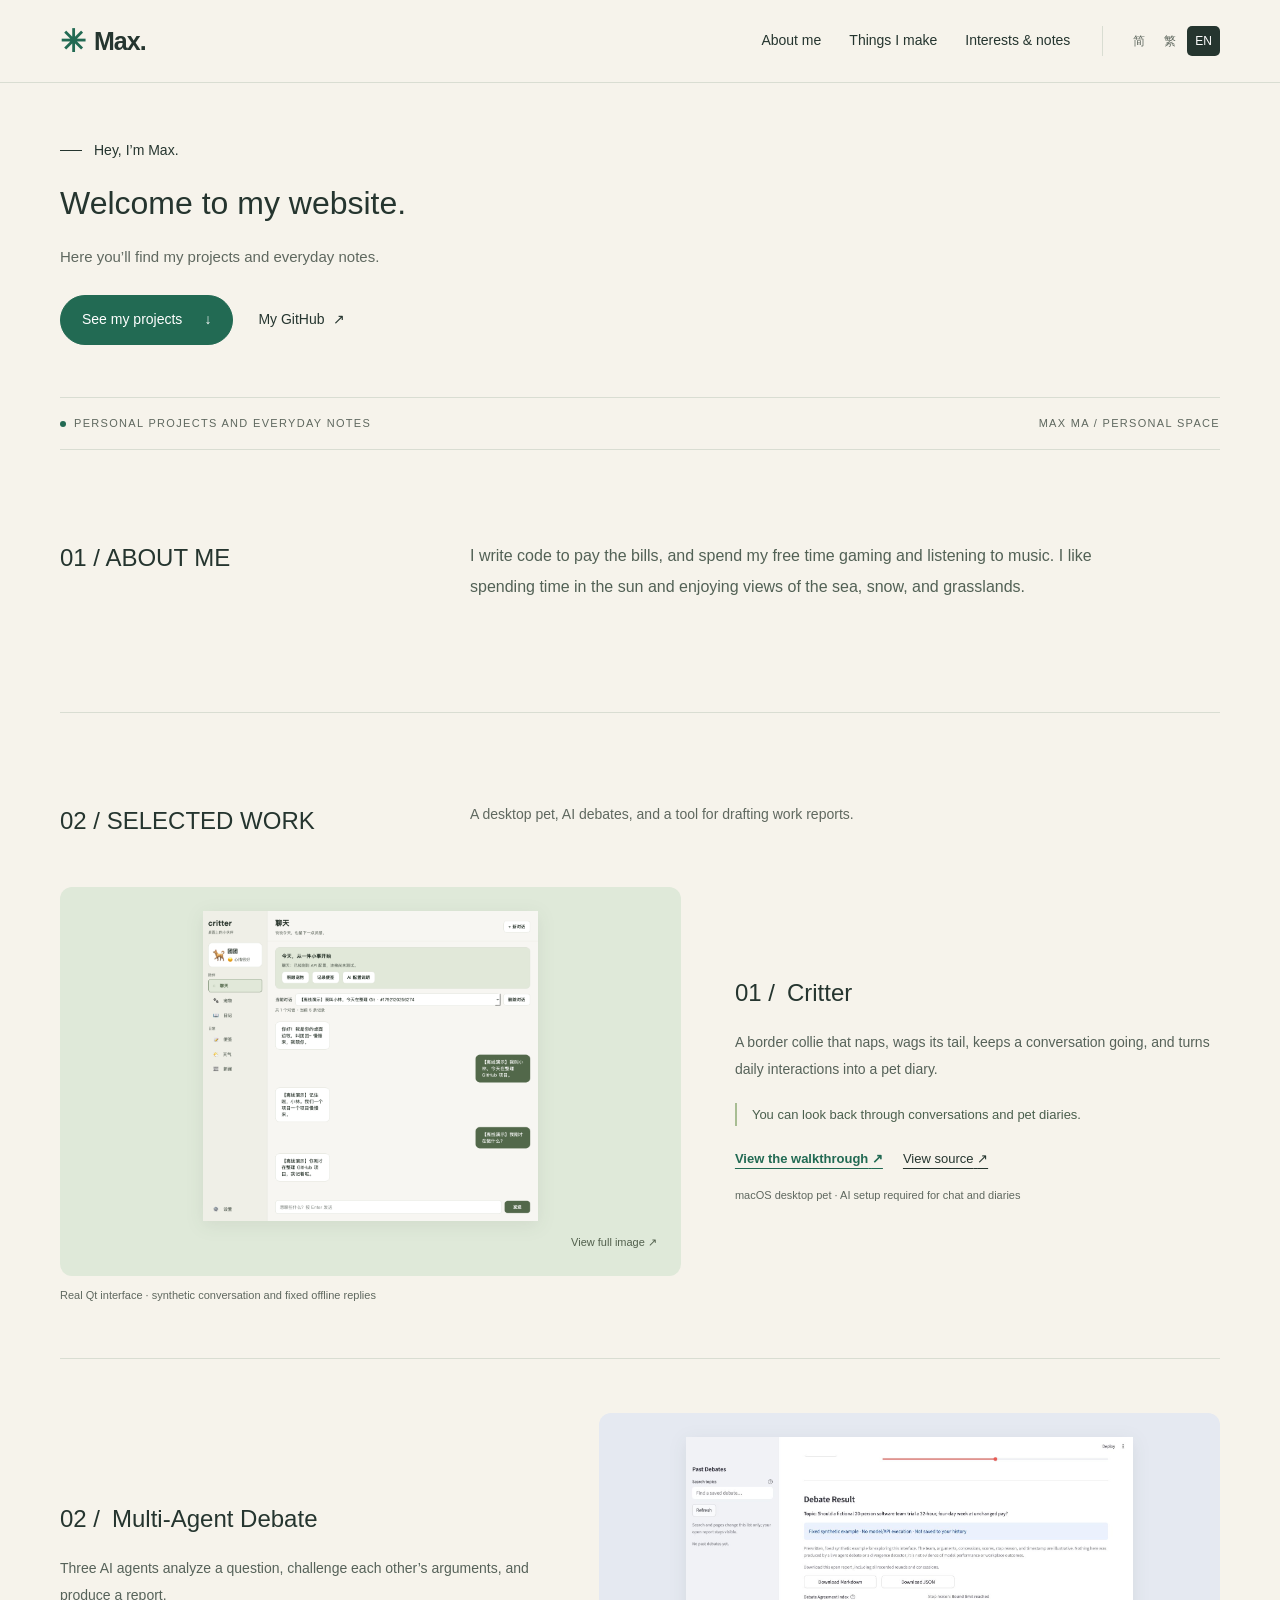
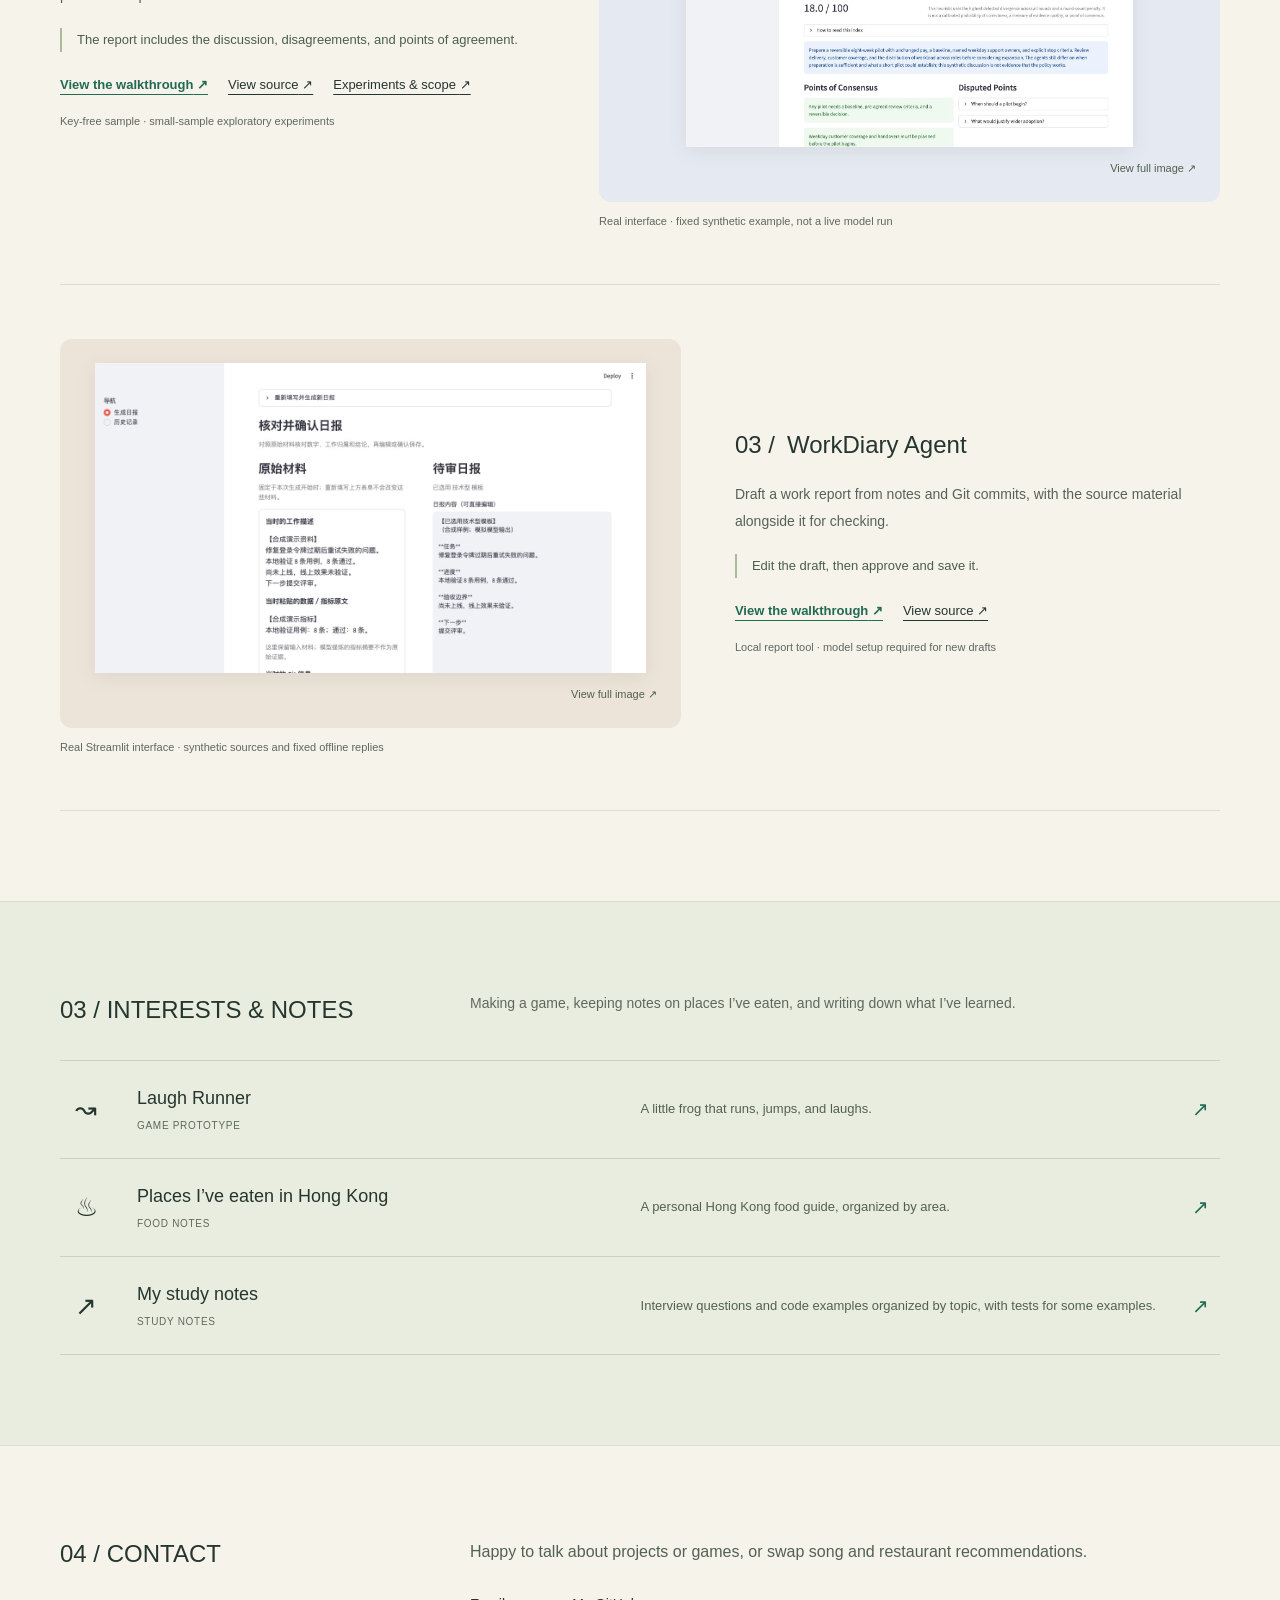
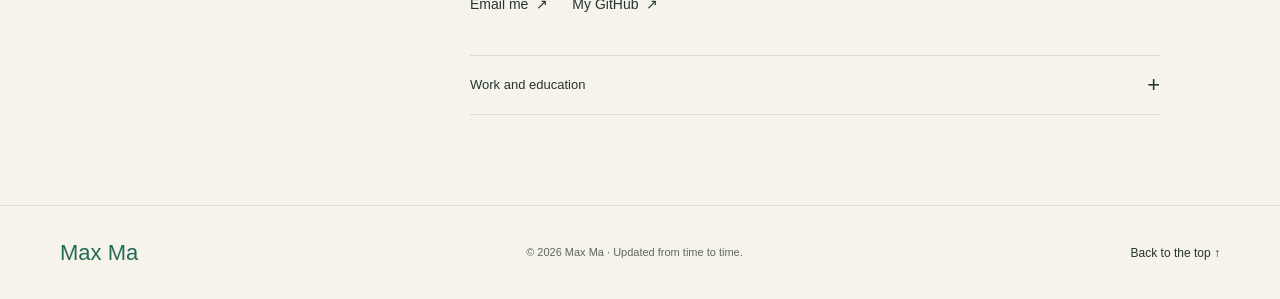
==== commit 452777db: "Refine homepage welcome, personal introduction, and typography" ====
--- a/index.html
+++ b/index.html
@@ -17,9 +17,9 @@
 <header class="header"><nav class="nav shell" aria-label="Primary">
 <a class="wordmark" href="#top" aria-label="Max Ma home"><span class="wordmark-mark" aria-hidden="true">✳</span>Max.</a>
 <div class="nav-links">
+<a href="#about"><span data-zh="关于我" data-hant="關於我" data-en="About me">关于我</span></a>
 <a href="#work"><span data-zh="做过的东西" data-hant="做過的東西" data-en="Things I make">做过的东西</span></a>
 <a href="#sidequests"><span data-zh="兴趣与记录" data-hant="興趣與記錄" data-en="Interests &amp; notes">兴趣与记录</span></a>
-<a href="#about"><span data-zh="关于我" data-hant="關於我" data-en="About me">关于我</span></a>
 </div>
 <div class="language js-only" role="group" aria-label="Language">
 <button type="button" class="lang-btn" data-lang="zh" aria-pressed="true" aria-label="简体中文">简</button>
@@ -31,28 +31,32 @@
 <section class="hero shell" id="top" aria-labelledby="hero-title">
 <div class="hero-copy">
 <p class="eyebrow" data-zh="你好，我是 Max。" data-hant="你好，我是 Max。" data-en="Hey, I’m Max.">你好，我是 Max。</p>
-<h1 id="hero-title"><span data-zh="我想要，" data-hant="我想要，" data-en="I want.">我想要，</span><span data-zh="我创造，" data-hant="我創造，" data-en="I create.">我创造，</span><span class="last" data-zh="我得到" data-hant="我得到" data-en="I achieve.">我得到</span></h1>
-<div class="hero-details"><p class="hero-intro" data-zh="这里有我做过的项目，也有游戏、美食和学习记录。" data-hant="這裡有我做過的專案，也有遊戲、美食和學習記錄。" data-en="Here are my projects, along with games, food notes, and things I’ve been learning.">这里有我做过的项目，也有游戏、美食和学习记录。</p>
+<h1 id="hero-title" data-zh="欢迎来到我的个人网站" data-hant="歡迎來到我的個人網站" data-en="Welcome to my website.">欢迎来到我的个人网站</h1>
+<div class="hero-details"><p class="hero-intro" data-zh="做过的项目和平时的记录，都放在这里。" data-hant="做過的專案和平時的記錄，都放在這裡。" data-en="Here you’ll find my projects and everyday notes.">做过的项目和平时的记录，都放在这里。</p>
 <div class="hero-actions"><a class="pill" href="#work"><span data-zh="看看我的项目" data-hant="看看我的專案" data-en="See my projects">看看我的项目</span> <span aria-hidden="true">↓</span></a><a class="text-link" href="https://github.com/xyma2003" target="_blank" rel="noopener noreferrer"><span data-zh="我的 GitHub" data-hant="我的 GitHub" data-en="My GitHub">我的 GitHub</span> <span aria-hidden="true">↗</span></a></div>
 </div></div>
 </section>
 <div class="shell hero-note"><span><span class="dot" aria-hidden="true"></span><span data-zh="个人项目和日常记录" data-hant="個人專案和日常記錄" data-en="Personal projects and everyday notes">个人项目和日常记录</span></span><span>MAX MA / PERSONAL SPACE</span></div>
+<section class="section shell about" id="about" aria-labelledby="about-title">
+<div><h2 class="section-index" id="about-title" data-zh="01 / 关于我" data-hant="01 / 關於我" data-en="01 / ABOUT ME">01 / 关于我</h2></div>
+<div class="about-copy">
+<p data-zh="平时写点代码赚口粮，闲下来打打游戏、听听歌。爱晒太阳，喜欢看海看雪看草原。" data-hant="平時寫點程式賺口糧，閒下來打打遊戲、聽聽歌。愛曬太陽，喜歡看海看雪看草原。" data-en="I write code to pay the bills, and spend my free time gaming and listening to music. I like spending time in the sun and enjoying views of the sea, snow, and grasslands.">平时写点代码赚口粮，闲下来打打游戏、听听歌。爱晒太阳，喜欢看海看雪看草原。</p>
+</div></section>
 <section class="section shell" id="work" aria-labelledby="work-title">
-<div class="section-heading"><p class="section-index" data-zh="01 / 做过的东西" data-hant="01 / 做過的東西" data-en="01 / SELECTED WORK">01 / 做过的东西</p><div><h2 id="work-title"><span data-zh="我做的一些项目" data-hant="我做的一些專案" data-en="Some projects I’ve built">我做的一些项目</span></h2><p class="section-description" data-zh="桌宠、AI 辩论，还有工作日报工具。" data-hant="桌寵、AI 辯論，還有工作日報工具。" data-en="A desktop pet, AI debates, and a tool for drafting work reports.">桌宠、AI 辩论，还有工作日报工具。</p></div></div>
+<div class="section-heading"><h2 class="section-index" id="work-title" data-zh="02 / 做过的东西" data-hant="02 / 做過的東西" data-en="02 / SELECTED WORK">02 / 做过的东西</h2><div><p class="section-description" data-zh="桌宠、AI 辩论，还有工作日报工具。" data-hant="桌寵、AI 辯論，還有工作日報工具。" data-en="A desktop pet, AI debates, and a tool for drafting work reports.">桌宠、AI 辩论，还有工作日报工具。</p></div></div>
 <article class="project " id="critter" aria-labelledby="critter-title">
 <figure class="project-media"><a class="screen-mat" href="assets/critter-chat.png" target="_blank" rel="noopener noreferrer"><img src="assets/critter-chat.png" width="1040" height="960" alt="Critter 的聊天界面，展示离线示例对话" data-alt-zh="Critter 的聊天界面，展示离线示例对话" data-alt-hant="Critter 的聊天介面，展示離線範例對話" data-alt-en="Critter’s chat interface showing a synthetic offline conversation" loading="lazy" decoding="async"><span class="image-hint" data-zh="放大看看 ↗" data-hant="放大看看 ↗" data-en="View full image ↗">放大看看 ↗</span></a><figcaption data-zh="真实 Qt 界面 · 合成对话与固定离线回复" data-hant="真實 Qt 介面 · 合成對話與固定離線回覆" data-en="Real Qt interface · synthetic conversation and fixed offline replies">真实 Qt 界面 · 合成对话与固定离线回复</figcaption></figure>
-<div class="project-copy"><p class="project-label"><span class="num">01</span> Critter</p><h3 id="critter-title"><span data-zh="一只可以聊天的桌宠" data-hant="一隻可以聊天的桌寵" data-en="A desktop pet you can chat with">一只可以聊天的桌宠</span></h3><p class="project-description" data-zh="会打盹、会摇尾，能接着上次的对话聊，也能把今天的互动写成宠物日记。" data-hant="會打盹、會搖尾，能接著上次的對話聊，也能把今天的互動寫成寵物日記。" data-en="A border collie that naps, wags its tail, keeps a conversation going, and turns daily interactions into a pet diary.">会打盹、会摇尾，能接着上次的对话聊，也能把今天的互动写成宠物日记。</p><p class="project-thought" data-zh="聊天记录和宠物日记都可以回看。" data-hant="聊天記錄和寵物日記都可以回看。" data-en="You can look back through conversations and pet diaries.">聊天记录和宠物日记都可以回看。</p>
+<div class="project-copy"><h3 class="project-label" id="critter-title"><span class="num">01 /</span> <span>Critter</span></h3><p class="project-description" data-zh="会打盹、会摇尾，能接着上次的对话聊，也能把今天的互动写成宠物日记。" data-hant="會打盹、會搖尾，能接著上次的對話聊，也能把今天的互動寫成寵物日記。" data-en="A border collie that naps, wags its tail, keeps a conversation going, and turns daily interactions into a pet diary.">会打盹、会摇尾，能接着上次的对话聊，也能把今天的互动写成宠物日记。</p><p class="project-thought" data-zh="聊天记录和宠物日记都可以回看。" data-hant="聊天記錄和寵物日記都可以回看。" data-en="You can look back through conversations and pet diaries.">聊天记录和宠物日记都可以回看。</p>
 <div class="project-actions"><a class="primary-link" href="https://github.com/xyma2003/critter/blob/main/docs/demo.md" target="_blank" rel="noopener noreferrer"><span data-zh="看演示说明" data-hant="看示範說明" data-en="View the walkthrough">看演示说明</span> <span aria-hidden="true">↗</span></a><a class="" href="https://github.com/xyma2003/critter" target="_blank" rel="noopener noreferrer"><span data-zh="看代码" data-hant="看程式碼" data-en="View source">看代码</span> <span aria-hidden="true">↗</span></a></div><p class="project-tag" data-zh="macOS 桌宠 · 聊天与日记需配置 AI" data-hant="macOS 桌寵 · 聊天與日記需設定 AI" data-en="macOS desktop pet · AI setup required for chat and diaries">macOS 桌宠 · 聊天与日记需配置 AI</p></div></article><article class="project reverse project-debate" id="debate" aria-labelledby="debate-title">
 <figure class="project-media"><a class="screen-mat" href="assets/debate-report.jpg" target="_blank" rel="noopener noreferrer"><img src="assets/debate-report.jpg" width="1441" height="998" alt="Multi-Agent Debate 的固定样例报告，含分歧与一致观点" data-alt-zh="Multi-Agent Debate 的固定样例报告，含分歧与一致观点" data-alt-hant="Multi-Agent Debate 的固定範例報告，含分歧與一致觀點" data-alt-en="A fixed sample debate report with disagreements and points of consensus" loading="lazy" decoding="async"><span class="image-hint" data-zh="放大看看 ↗" data-hant="放大看看 ↗" data-en="View full image ↗">放大看看 ↗</span></a><figcaption data-zh="真实界面 · 固定合成样例，非真实模型运行" data-hant="真實介面 · 固定合成範例，非真實模型執行" data-en="Real interface · fixed synthetic example, not a live model run">真实界面 · 固定合成样例，非真实模型运行</figcaption></figure>
-<div class="project-copy"><p class="project-label"><span class="num">02</span> Multi-Agent Debate</p><h3 id="debate-title"><span data-zh="三个 AI 讨论同一个问题" data-hant="三個 AI 討論同一個問題" data-en="Three AI agents discuss a question">三个 AI 讨论同一个问题</span></h3><p class="project-description" data-zh="三个 AI 角色分别分析问题，再相互质疑，最后整理成报告。" data-hant="三個 AI 角色分別分析問題，再相互質疑，最後整理成報告。" data-en="Three AI agents analyze a question, challenge each other’s arguments, and produce a report.">三个 AI 角色分别分析问题，再相互质疑，最后整理成报告。</p><p class="project-thought" data-zh="报告里能看到讨论过程，以及各方的分歧和共识。" data-hant="報告裡能看到討論過程，以及各方的分歧和共識。" data-en="The report includes the discussion, disagreements, and points of agreement.">报告里能看到讨论过程，以及各方的分歧和共识。</p>
+<div class="project-copy"><h3 class="project-label" id="debate-title"><span class="num">02 /</span> <span>Multi-Agent Debate</span></h3><p class="project-description" data-zh="三个 AI 角色分别分析问题，再相互质疑，最后整理成报告。" data-hant="三個 AI 角色分別分析問題，再相互質疑，最後整理成報告。" data-en="Three AI agents analyze a question, challenge each other’s arguments, and produce a report.">三个 AI 角色分别分析问题，再相互质疑，最后整理成报告。</p><p class="project-thought" data-zh="报告里能看到讨论过程，以及各方的分歧和共识。" data-hant="報告裡能看到討論過程，以及各方的分歧和共識。" data-en="The report includes the discussion, disagreements, and points of agreement.">报告里能看到讨论过程，以及各方的分歧和共识。</p>
 <div class="project-actions"><a class="primary-link" href="https://github.com/xyma2003/multi-agent-debate/blob/main/README_zh.md" data-href-zh="https://github.com/xyma2003/multi-agent-debate/blob/main/README_zh.md" data-href-hant="https://github.com/xyma2003/multi-agent-debate/blob/main/README_zh.md" data-href-en="https://github.com/xyma2003/multi-agent-debate/blob/main/README.md" target="_blank" rel="noopener noreferrer"><span data-zh="看演示说明" data-hant="看示範說明" data-en="View the walkthrough">看演示说明</span> <span aria-hidden="true">↗</span></a><a class="" href="https://github.com/xyma2003/multi-agent-debate" target="_blank" rel="noopener noreferrer"><span data-zh="看代码" data-hant="看程式碼" data-en="View source">看代码</span> <span aria-hidden="true">↗</span></a><a class="" href="https://github.com/xyma2003/multi-agent-debate/blob/main/results/README.md" target="_blank" rel="noopener noreferrer"><span data-zh="实验与范围" data-hant="實驗與範圍" data-en="Experiments &amp; scope">实验与范围</span> <span aria-hidden="true">↗</span></a></div><p class="project-tag" data-zh="无密钥可看样例 · 实验为小样本探索" data-hant="無金鑰可看範例 · 實驗為小樣本探索" data-en="Key-free sample · small-sample exploratory experiments">无密钥可看样例 · 实验为小样本探索</p></div></article><article class="project project-workdiary" id="workdiary" aria-labelledby="workdiary-title">
 <figure class="project-media"><a class="screen-mat" href="assets/workdiary-review.jpg" target="_blank" rel="noopener noreferrer"><img src="assets/workdiary-review.jpg" width="1280" height="720" alt="WorkDiary 的原始材料与待审日报并排显示" data-alt-zh="WorkDiary 的原始材料与待审日报并排显示" data-alt-hant="WorkDiary 的原始材料與待審日報並排顯示" data-alt-en="WorkDiary showing original sources beside an editable report" loading="lazy" decoding="async"><span class="image-hint" data-zh="放大看看 ↗" data-hant="放大看看 ↗" data-en="View full image ↗">放大看看 ↗</span></a><figcaption data-zh="真实 Streamlit 界面 · 合成材料与固定离线回复" data-hant="真實 Streamlit 介面 · 合成材料與固定離線回覆" data-en="Real Streamlit interface · synthetic sources and fixed offline replies">真实 Streamlit 界面 · 合成材料与固定离线回复</figcaption></figure>
-<div class="project-copy"><p class="project-label"><span class="num">03</span> WorkDiary Agent</p><h3 id="workdiary-title"><span data-zh="帮忙起草工作日报" data-hant="幫忙起草工作日報" data-en="A tool for drafting work reports">帮忙起草工作日报</span></h3><p class="project-description" data-zh="根据工作笔记和 Git 记录起草日报，可以对照原始材料检查内容。" data-hant="根據工作筆記和 Git 記錄起草日報，可以對照原始材料檢查內容。" data-en="Draft a work report from notes and Git commits, with the source material alongside it for checking.">根据工作笔记和 Git 记录起草日报，可以对照原始材料检查内容。</p><p class="project-thought" data-zh="草稿可以修改，确认后再保存。" data-hant="草稿可以修改，確認後再儲存。" data-en="Edit the draft, then approve and save it.">草稿可以修改，确认后再保存。</p>
-<div class="project-actions"><a class="primary-link" href="https://github.com/xyma2003/workdiary-agent/blob/main/docs/demo.md" target="_blank" rel="noopener noreferrer"><span data-zh="看演示说明" data-hant="看示範說明" data-en="View the walkthrough">看演示说明</span> <span aria-hidden="true">↗</span></a><a class="" href="https://github.com/xyma2003/workdiary-agent" target="_blank" rel="noopener noreferrer"><span data-zh="看代码" data-hant="看程式碼" data-en="View source">看代码</span> <span aria-hidden="true">↗</span></a></div><p class="project-tag" data-zh="本地日报工具 · 生成新日报需配置模型" data-hant="本地日報工具 · 產生新日報需設定模型" data-en="Local report tool · model setup required for new drafts">本地日报工具 · 生成新日报需配置模型</p></div></article></section><section class="sidequests" id="sidequests" aria-labelledby="side-title"><div class="section shell"><div class="section-heading"><p class="section-index" data-zh="02 / 兴趣与记录" data-hant="02 / 興趣與記錄" data-en="02 / INTERESTS &amp; NOTES">02 / 兴趣与记录</p><div><h2 id="side-title"><span data-zh="平时感兴趣的事" data-hant="平時感興趣的事" data-en="Other things I’m into">平时感兴趣的事</span></h2><p class="section-description" data-zh="做个小游戏，记下吃过的店，再整理些学习笔记。" data-hant="做個小遊戲，記下吃過的店，再整理些學習筆記。" data-en="Making a game, keeping notes on places I’ve eaten, and writing down what I’ve learned.">做个小游戏，记下吃过的店，再整理些学习笔记。</p></div></div><div class="side-list"><a class="side-link" href="https://github.com/xyma2003/laugh-runner-prototype" target="_blank" rel="noopener noreferrer"><span class="side-icon" aria-hidden="true">↝</span><div><span class="side-title" data-zh="奶蛙跑酷" data-hant="奶蛙跑酷" data-en="Laugh Runner">奶蛙跑酷</span><span class="side-tag" data-zh="游戏原型" data-hant="遊戲原型" data-en="GAME PROTOTYPE">游戏原型</span></div><span class="side-description" data-zh="一只会跑、会跳、会大笑的奶蛙。" data-hant="一隻會跑、會跳、會大笑的奶蛙。" data-en="A little frog that runs, jumps, and laughs.">一只会跑、会跳、会大笑的奶蛙。</span><span class="side-arrow" aria-hidden="true">↗</span></a><a class="side-link" href="https://github.com/xyma2003/hk_meal" target="_blank" rel="noopener noreferrer"><span class="side-icon" aria-hidden="true">♨</span><div><span class="side-title" data-zh="在香港吃过的店" data-hant="在香港吃過的店" data-en="Places I’ve eaten in Hong Kong">在香港吃过的店</span><span class="side-tag" data-zh="个人美食记录" data-hant="個人美食記錄" data-en="FOOD NOTES">个人美食记录</span></div><span class="side-description" data-zh="一份按区域整理的香港美食记录。" data-hant="一份按區域整理的香港美食記錄。" data-en="A personal Hong Kong food guide, organized by area.">一份按区域整理的香港美食记录。</span><span class="side-arrow" aria-hidden="true">↗</span></a><a class="side-link" href="https://github.com/xyma2003/interview-bagu" target="_blank" rel="noopener noreferrer"><span class="side-icon" aria-hidden="true">↗</span><div><span class="side-title" data-zh="我的学习笔记" data-hant="我的學習筆記" data-en="My study notes">我的学习笔记</span><span class="side-tag" data-zh="面试知识库" data-hant="面試知識庫" data-en="STUDY NOTES">面试知识库</span></div><span class="side-description" data-zh="按主题整理的面试题和代码示例，部分示例有测试。" data-hant="按主題整理的面試題和程式碼範例，部分範例有測試。" data-en="Interview questions and code examples organized by topic, with tests for some examples.">按主题整理的面试题和代码示例，部分示例有测试。</span><span class="side-arrow" aria-hidden="true">↗</span></a></div></div></section>
-<section class="section shell about" id="about" aria-labelledby="about-title"><div><p class="section-index" data-zh="03 / 关于我" data-hant="03 / 關於我" data-en="03 / ABOUT ME">03 / 关于我</p><h2 class="about-heading" id="about-title"><span data-zh="我是 Max" data-hant="我是 Max" data-en="I’m Max">我是 Max</span></h2></div><div class="about-copy">
-<p data-zh="我做 AI Agent 和 LLM 应用开发，也会写一些自己想用的小工具。" data-hant="我做 AI Agent 和 LLM 應用開發，也會寫一些自己想用的小工具。" data-en="I work on AI agents and LLM applications. I also build small tools I’d like to use myself.">我做 AI Agent 和 LLM 应用开发，也会写一些自己想用的小工具。</p>
-<p data-zh="除了代码，这里也会放游戏、美食和学习记录。有项目想交流，或者想推荐一家店，都可以给我发邮件。" data-hant="除了程式碼，這裡也會放遊戲、美食和學習記錄。有專案想交流，或者想推薦一家店，都可以給我發郵件。" data-en="I also share games, food notes, and study notes here. Feel free to email me about a project or recommend somewhere to eat.">除了代码，这里也会放游戏、美食和学习记录。有项目想交流，或者想推荐一家店，都可以给我发邮件。</p>
-<div class="about-links" id="contact"><a class="text-link" href="mailto:u3594619@connect.hku.hk" target="_blank" rel="noopener noreferrer"><span data-zh="给我发邮件" data-hant="給我發郵件" data-en="Email me">给我发邮件</span> <span aria-hidden="true">↗</span></a><a class="text-link" href="https://github.com/xyma2003" target="_blank" rel="noopener noreferrer"><span data-zh="我的 GitHub" data-hant="我的 GitHub" data-en="My GitHub">我的 GitHub</span> <span aria-hidden="true">↗</span></a></div>
+<div class="project-copy"><h3 class="project-label" id="workdiary-title"><span class="num">03 /</span> <span>WorkDiary Agent</span></h3><p class="project-description" data-zh="根据工作笔记和 Git 记录起草日报，可以对照原始材料检查内容。" data-hant="根據工作筆記和 Git 記錄起草日報，可以對照原始材料檢查內容。" data-en="Draft a work report from notes and Git commits, with the source material alongside it for checking.">根据工作笔记和 Git 记录起草日报，可以对照原始材料检查内容。</p><p class="project-thought" data-zh="草稿可以修改，确认后再保存。" data-hant="草稿可以修改，確認後再儲存。" data-en="Edit the draft, then approve and save it.">草稿可以修改，确认后再保存。</p>
+<div class="project-actions"><a class="primary-link" href="https://github.com/xyma2003/workdiary-agent/blob/main/docs/demo.md" target="_blank" rel="noopener noreferrer"><span data-zh="看演示说明" data-hant="看示範說明" data-en="View the walkthrough">看演示说明</span> <span aria-hidden="true">↗</span></a><a class="" href="https://github.com/xyma2003/workdiary-agent" target="_blank" rel="noopener noreferrer"><span data-zh="看代码" data-hant="看程式碼" data-en="View source">看代码</span> <span aria-hidden="true">↗</span></a></div><p class="project-tag" data-zh="本地日报工具 · 生成新日报需配置模型" data-hant="本地日報工具 · 產生新日報需設定模型" data-en="Local report tool · model setup required for new drafts">本地日报工具 · 生成新日报需配置模型</p></div></article></section><section class="sidequests" id="sidequests" aria-labelledby="side-title"><div class="section shell"><div class="section-heading"><h2 class="section-index" id="side-title" data-zh="03 / 兴趣与记录" data-hant="03 / 興趣與記錄" data-en="03 / INTERESTS &amp; NOTES">03 / 兴趣与记录</h2><div><p class="section-description" data-zh="做个小游戏，记下吃过的店，再整理些学习笔记。" data-hant="做個小遊戲，記下吃過的店，再整理些學習筆記。" data-en="Making a game, keeping notes on places I’ve eaten, and writing down what I’ve learned.">做个小游戏，记下吃过的店，再整理些学习笔记。</p></div></div><div class="side-list"><a class="side-link" href="https://github.com/xyma2003/laugh-runner-prototype" target="_blank" rel="noopener noreferrer"><span class="side-icon" aria-hidden="true">↝</span><div><span class="side-title" data-zh="奶蛙跑酷" data-hant="奶蛙跑酷" data-en="Laugh Runner">奶蛙跑酷</span><span class="side-tag" data-zh="游戏原型" data-hant="遊戲原型" data-en="GAME PROTOTYPE">游戏原型</span></div><span class="side-description" data-zh="一只会跑、会跳、会大笑的奶蛙。" data-hant="一隻會跑、會跳、會大笑的奶蛙。" data-en="A little frog that runs, jumps, and laughs.">一只会跑、会跳、会大笑的奶蛙。</span><span class="side-arrow" aria-hidden="true">↗</span></a><a class="side-link" href="https://github.com/xyma2003/hk_meal" target="_blank" rel="noopener noreferrer"><span class="side-icon" aria-hidden="true">♨</span><div><span class="side-title" data-zh="在香港吃过的店" data-hant="在香港吃過的店" data-en="Places I’ve eaten in Hong Kong">在香港吃过的店</span><span class="side-tag" data-zh="个人美食记录" data-hant="個人美食記錄" data-en="FOOD NOTES">个人美食记录</span></div><span class="side-description" data-zh="一份按区域整理的香港美食记录。" data-hant="一份按區域整理的香港美食記錄。" data-en="A personal Hong Kong food guide, organized by area.">一份按区域整理的香港美食记录。</span><span class="side-arrow" aria-hidden="true">↗</span></a><a class="side-link" href="https://github.com/xyma2003/interview-bagu" target="_blank" rel="noopener noreferrer"><span class="side-icon" aria-hidden="true">↗</span><div><span class="side-title" data-zh="我的学习笔记" data-hant="我的學習筆記" data-en="My study notes">我的学习笔记</span><span class="side-tag" data-zh="面试知识库" data-hant="面試知識庫" data-en="STUDY NOTES">面试知识库</span></div><span class="side-description" data-zh="按主题整理的面试题和代码示例，部分示例有测试。" data-hant="按主題整理的面試題和程式碼範例，部分範例有測試。" data-en="Interview questions and code examples organized by topic, with tests for some examples.">按主题整理的面试题和代码示例，部分示例有测试。</span><span class="side-arrow" aria-hidden="true">↗</span></a></div></div></section>
+<section class="section shell contact-section" id="contact" aria-labelledby="contact-title">
+<div><h2 class="section-index" id="contact-title" data-zh="04 / 联系方式" data-hant="04 / 聯絡方式" data-en="04 / CONTACT">04 / 联系方式</h2></div>
+<div class="about-copy"><p data-zh="可以聊项目，也可以聊游戏、推荐歌和餐厅。" data-hant="可以聊專案，也可以聊遊戲、推薦歌和餐廳。" data-en="Happy to talk about projects or games, or swap song and restaurant recommendations.">可以聊项目，也可以聊游戏、推荐歌和餐厅。</p><div class="about-links"><a class="text-link" href="mailto:u3594619@connect.hku.hk" target="_blank" rel="noopener noreferrer"><span data-zh="给我发邮件" data-hant="給我發郵件" data-en="Email me">给我发邮件</span> <span aria-hidden="true">↗</span></a><a class="text-link" href="https://github.com/xyma2003" target="_blank" rel="noopener noreferrer"><span data-zh="我的 GitHub" data-hant="我的 GitHub" data-en="My GitHub">我的 GitHub</span> <span aria-hidden="true">↗</span></a></div>
 <details class="background" id="experience"><summary><span data-zh="工作与教育经历" data-hant="工作與教育經歷" data-en="Work and education">工作与教育经历</span></summary><div class="background-body"><h3 data-zh="工作经历" data-hant="工作經歷" data-en="Work experience">工作经历</h3><div class="timeline">
           <article class="role">
             <div class="role-date" data-zh="2025.09 — 至今" data-hant="2025.09 — 至今" data-en="Sep 2025 — Present">2025.09 — 至今</div>
--- a/site.css
+++ b/site.css
@@ -1,12 +1,11 @@
 :root {
   --paper:#f6f3eb; --ink:#25352f; --muted:#5f685f; --line:#d9ddd2;
   --green:#226a53; --lime:#e0ed9b; --orange:#bd573b; --white:#fffefa;
-  --serif:"Iowan Old Style","Palatino Linotype","Songti SC","Noto Serif CJK SC",serif;
-  --sans:Inter,ui-sans-serif,-apple-system,BlinkMacSystemFont,"Segoe UI","PingFang SC","Microsoft YaHei",sans-serif;
+  --font:"YouYuan","幼圆","Avenir Next","PingFang SC","Hiragino Sans GB","Microsoft YaHei",sans-serif;
 }
 * { box-sizing:border-box; }
 html { scroll-behavior:smooth; scroll-padding-top:100px; }
-body { margin:0; background:var(--paper); color:var(--ink); font:16px/1.7 var(--sans); -webkit-font-smoothing:antialiased; }
+body { margin:0; background:var(--paper); color:var(--ink); font:16px/1.7 var(--font); -webkit-font-smoothing:antialiased; }
 a { color:inherit; text-underline-offset:5px; text-decoration-thickness:1px; }
 button { font:inherit; cursor:pointer; }
 img { display:block; max-width:100%; }
@@ -17,7 +16,7 @@
 .skip-link:focus { transform:translateY(0); }
 .header { position:sticky; top:0; z-index:20; background:rgba(246,243,235,.96); border-bottom:1px solid var(--line); }
 .nav { display:flex; align-items:center; min-height:82px; gap:32px; }
-.wordmark { display:inline-flex; align-items:center; gap:9px; text-decoration:none; font-size:25px; font-weight:800; letter-spacing:-1.4px; }
+.wordmark { display:inline-flex; align-items:center; gap:9px; text-decoration:none; font-size:25px; font-weight:600; letter-spacing:-.04em; }
 .wordmark-mark { color:var(--green); font-size:31px; line-height:1; }
 .nav-links { margin-left:auto; display:flex; gap:28px; }
 .nav-links a { font-size:14px; text-decoration:none; }
@@ -25,16 +24,13 @@
 .language { display:flex; gap:3px; border-left:1px solid var(--line); padding-left:22px; }
 .lang-btn { border:0; background:transparent; color:var(--muted); padding:5px 8px; font-size:12px; border-radius:5px; }
 .lang-btn[aria-pressed="true"] { background:var(--ink); color:white; }
-.hero { padding-top:72px; padding-bottom:72px; }
-.hero-copy { display:grid; grid-template-columns:1.2fr 1fr; column-gap:80px; row-gap:28px; align-items:end; }
-.hero .eyebrow { grid-column:1 / -1; margin:0; }
-.hero-details { padding-bottom:10px; }
+.hero { padding-top:56px; padding-bottom:52px; }
+.hero-copy { max-width:760px; }
+.hero .eyebrow { margin:0 0 16px; }
 .eyebrow { display:flex; gap:12px; align-items:center; font-size:14px; margin:0 0 24px; }
 .eyebrow::before { content:""; width:22px; height:1px; background:currentColor; }
-.hero h1 { font-family:var(--serif); font-size:clamp(48px,5vw,64px); line-height:1.22; letter-spacing:-.055em; font-weight:600; margin:0; }
-.hero h1 span { display:block; white-space:nowrap; }
-.hero h1 .last { color:var(--green); }
-.hero-intro { color:var(--muted); max-width:440px; font-size:16px; line-height:1.9; margin:24px 0 28px; }
+.hero h1 { font-family:var(--font); font-size:32px; line-height:1.5; letter-spacing:0; font-weight:500; margin:0; }
+.hero-intro { color:var(--muted); max-width:560px; font-size:15px; line-height:1.9; margin:16px 0 24px; }
 .hero-actions { display:flex; align-items:center; gap:25px; flex-wrap:wrap; }
 .pill { display:inline-flex; align-items:center; gap:22px; padding:12px 21px; border-radius:100px; background:var(--green); color:white; text-decoration:none; font-size:14px; border:1px solid var(--green); }
 .pill:hover { background:#18513f; }
@@ -44,9 +40,8 @@
 .hero-note .dot { display:inline-block; width:6px; height:6px; margin-right:8px; border-radius:50%; background:var(--green); }
 .section { padding:90px 0; }
 .section-heading { display:grid; grid-template-columns:1fr 2fr; gap:35px; margin-bottom:48px; align-items:start; }
-.section-index { font-size:12px; color:var(--muted); margin:8px 0; letter-spacing:.08em; }
-.section-heading h2,.about-heading { font:500 clamp(28px,3.6vw,43px)/1.4 var(--serif); letter-spacing:-.035em; margin:0; }
-.section-description { color:var(--muted); font-size:14px; margin:12px 0 0; }
+.section-index,.project-label { font:500 24px/1.5 var(--font); color:var(--ink); margin:0; letter-spacing:0; }
+.section-description { color:var(--muted); font-size:14px; margin:0; }
 .project { display:grid; grid-template-columns:1.28fr 1fr; gap:54px; align-items:center; padding:0 0 54px; margin:0 0 54px; border-bottom:1px solid var(--line); }
 .project:last-of-type { margin-bottom:0; }
 .project.reverse { grid-template-columns:1fr 1.28fr; }
@@ -60,9 +55,8 @@
 .project-workdiary .screen-mat { background:#ede4d9; }
 .image-hint { display:block; text-align:right; margin-top:12px; font-size:11px; color:#52604d; }
 figcaption { margin-top:10px; font-size:11px; color:var(--muted); line-height:1.65; }
-.project-label { display:flex; align-items:center; gap:12px; font-size:12px; color:var(--muted); margin:0 0 18px; }
-.project-label .num { font:italic 17px var(--serif); color:var(--green); }
-.project h3 { font:500 clamp(26px,3vw,36px)/1.45 var(--serif); letter-spacing:-.035em; margin:0 0 16px; }
+.project-label { display:flex; align-items:baseline; gap:12px; margin-bottom:18px; }
+.project-label .num { flex-shrink:0; font-variant-numeric:tabular-nums; }
 .project-description { font-size:14px; color:#566259; line-height:1.9; margin:0 0 20px; }
 .project-thought { border-left:2px solid #a8bd93; padding-left:15px; font-size:13px; line-height:1.8; color:#4a5f4d; margin:0 0 22px; }
 .project-actions { display:flex; align-items:center; flex-wrap:wrap; column-gap:20px; row-gap:10px; }
@@ -75,11 +69,12 @@
 .side-link { display:grid; grid-template-columns:52px 1fr 1.1fr 28px; align-items:center; gap:25px; text-decoration:none; padding:24px 0; border-bottom:1px solid #c9d2bf; }
 .side-link:hover .side-title { color:var(--green); text-decoration:underline; }
 .side-icon { font-size:26px; text-align:center; }
-.side-title { font-size:18px; font-weight:600; line-height:1.5; }
+.side-title { font-size:18px; font-weight:500; line-height:1.5; }
 .side-tag { display:block; font-size:10px; text-transform:uppercase; color:var(--muted); font-weight:400; letter-spacing:.07em; margin-top:5px; }
 .side-description { font-size:13px; color:#53624e; }
 .side-arrow { font-size:20px; color:var(--green); }
-.about { display:grid; grid-template-columns:1fr 2fr; gap:35px; }
+.about,.contact-section { display:grid; grid-template-columns:1fr 2fr; gap:35px; }
+.about { border-bottom:1px solid var(--line); }
 .about-copy { max-width:690px; }
 .about-copy>p { font-size:16px; line-height:1.95; color:#526155; margin:0 0 20px; }
 .about-links { display:flex; gap:24px; flex-wrap:wrap; margin:26px 0 30px; }
@@ -89,7 +84,7 @@
 .background summary::after { content:"+"; font-size:22px; line-height:1; }
 .background[open] summary::after { content:"−"; }
 .background-body { padding-bottom:24px; }
-.background h3 { font-size:17px; font-weight:650; margin:28px 0 12px; }
+.background h3 { font-size:17px; font-weight:500; margin:28px 0 12px; }
 .role { padding:20px 0; border-top:1px solid var(--line); }
 .role-date,.school-year { font-size:12px; color:var(--muted); }
 .role h3,.school h3 { font-size:17px; margin:6px 0 3px; }
@@ -101,7 +96,7 @@
 .hackathon { font-size:13px; line-height:1.9; color:#58655b; padding:16px 0; border-top:1px solid var(--line); }
 .footer { padding:30px 0; border-top:1px solid var(--line); }
 .footer-inner { display:flex; justify-content:space-between; align-items:center; gap:20px; }
-.footer-sign { font:italic 22px var(--serif); color:var(--green); }
+.footer-sign { font:500 22px/1.5 var(--font); color:var(--green); }
 .footer-note { font-size:11px; color:var(--muted); }
 .back-top { font-size:12px; text-decoration:none; }
 .noscript { padding:12px 24px; background:var(--lime); font-size:13px; text-align:center; }
@@ -109,14 +104,12 @@
 html.has-js .js-only { display:flex; }
 @media (max-width:1000px) {
   .shell { width:calc(100% - 56px); }
-  .hero-copy { column-gap:40px; grid-template-columns:1.1fr 1fr; }
-  .hero h1 { font-size:48px; }
   .project { gap:32px; }
   .screen-mat { padding:16px; }
   .screen-mat img { height:270px; }
   .nav { gap:22px; }
   .nav-links { gap:22px; }
-  .section-heading,.about { grid-template-columns:1fr 2fr; gap:24px; }
+  .section-heading,.about,.contact-section { grid-template-columns:1fr 2fr; gap:24px; }
 }
 @media (max-width:760px) {
   html { scroll-padding-top:125px; }
@@ -127,26 +120,21 @@
   .nav-links { order:3; width:100%; justify-content:space-between; border-top:1px solid var(--line); padding-top:10px; gap:10px; }
   .nav-links a { font-size:12px; }
   .hero { padding:38px 0 40px; }
-  .hero-copy { grid-template-columns:1fr; gap:24px; }
-  .hero-details { padding-bottom:0; }
-  .hero h1 { font-size:clamp(36px,10vw,48px); line-height:1.2; }
-  .hero h1 span { display:block; white-space:nowrap; }
-  .hero-intro { font-size:14px; max-width:450px; margin:20px 0; }
+  .hero h1 { font-size:26px; }
+  .hero-intro { font-size:14px; margin:12px 0 22px; }
   .hero-actions { gap:21px; }
   .pill { padding:10px 17px; font-size:13px; gap:14px; }
   .hero-note { font-size:10px; letter-spacing:.04em; }
   .hero-note>span:last-child { display:none; }
   .section { padding:56px 0; }
-  .section-heading,.about { grid-template-columns:1fr; gap:12px; }
+  .section-heading,.about,.contact-section { grid-template-columns:1fr; gap:12px; }
   .section-heading { margin-bottom:30px; }
-  .section-heading h2,.about-heading { font-size:31px; }
-  .section-index { margin:0; }
+  .section-index,.project-label { font-size:20px; }
   .project,.project.reverse { grid-template-columns:1fr; gap:25px; margin-bottom:36px; padding-bottom:36px; }
   .project.reverse .project-media,.project.reverse .project-copy { order:unset; }
   .screen-mat { padding:18px; }
   .screen-mat img { height:auto; max-height:340px; }
   .project-label { margin-bottom:12px; }
-  .project h3 { font-size:29px; margin-bottom:12px; }
   .project-thought,.project-description { margin-bottom:16px; }
   .project-tag { margin-top:14px; }
   .side-link { grid-template-columns:36px 1fr 20px; gap:13px; padding:20px 0; }
@@ -154,7 +142,7 @@
   .side-arrow { grid-column:3; grid-row:1; }
   .side-title { font-size:17px; }
   .side-icon { font-size:24px; }
-  .about { gap:18px; }
+  .about,.contact-section { gap:18px; }
   .about-copy>p { font-size:15px; }
   .background { margin-top:28px; }
   .education { grid-template-columns:1fr; gap:12px; }
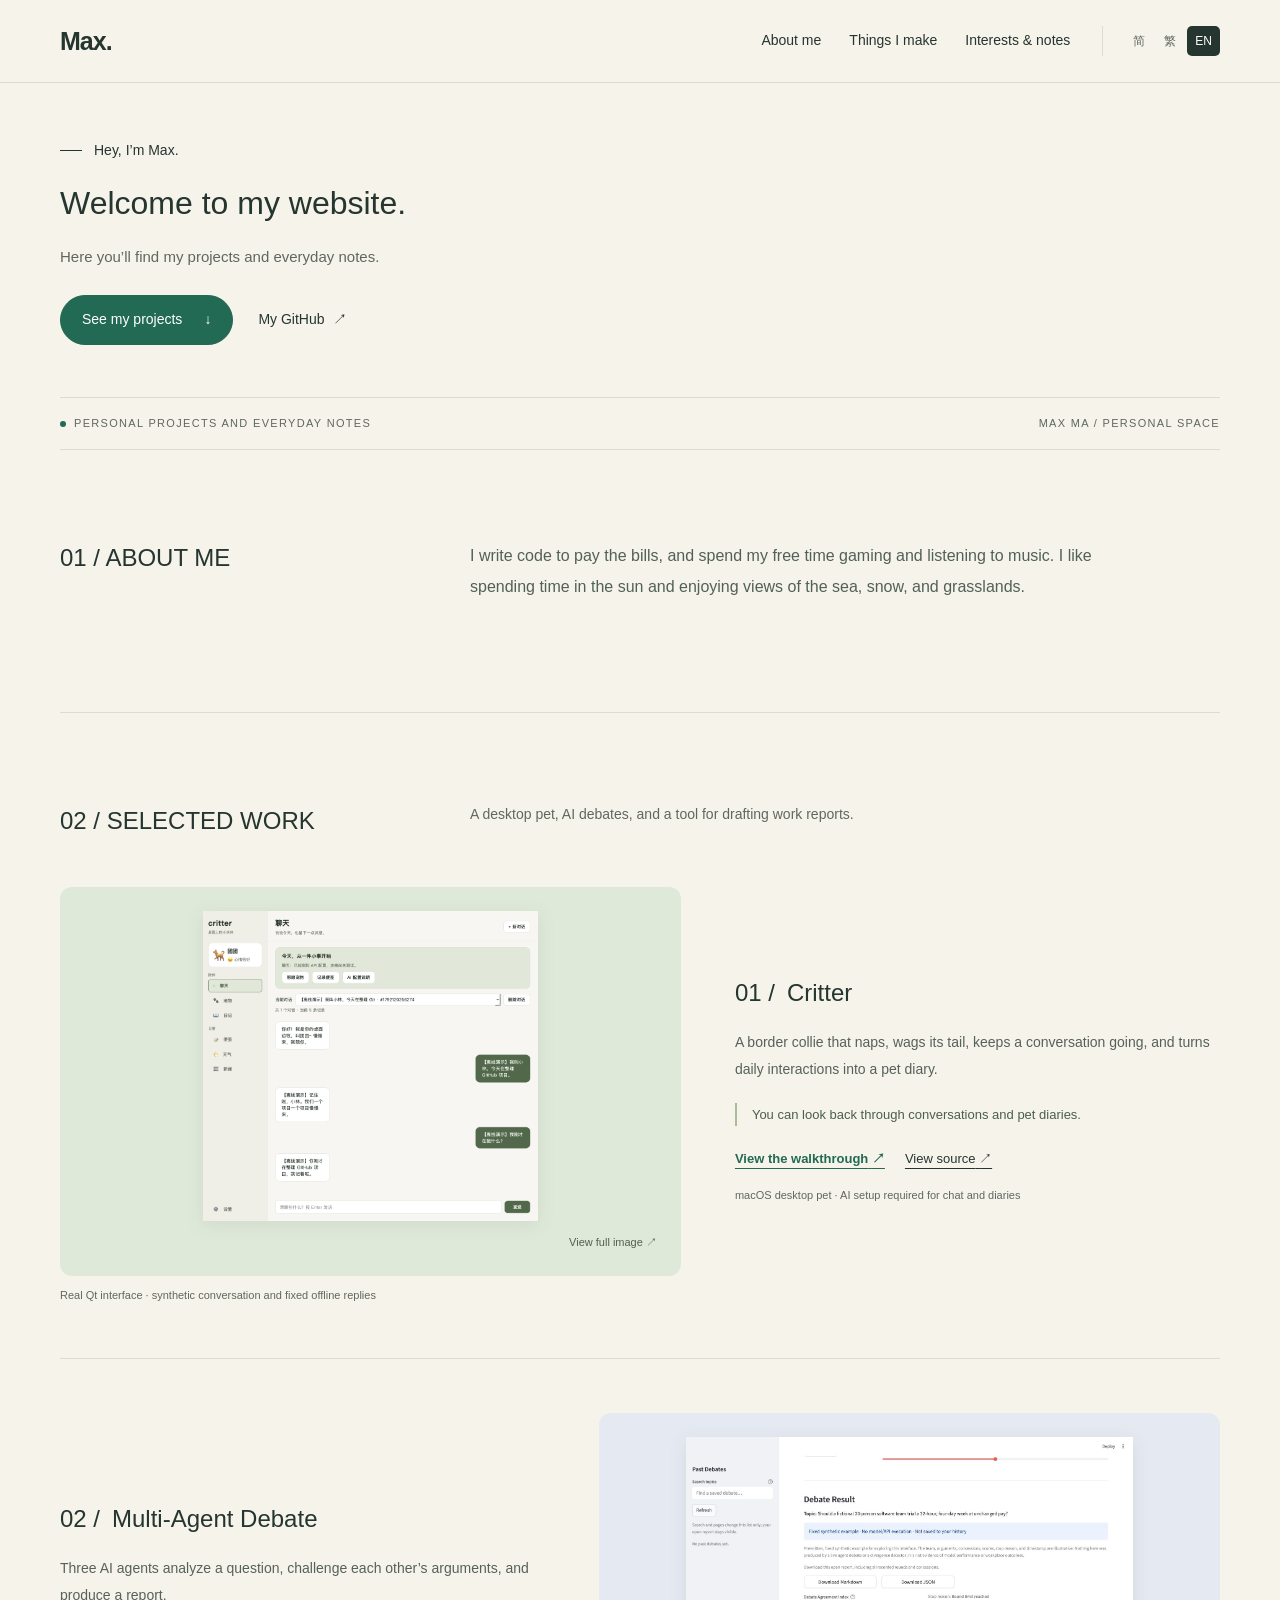
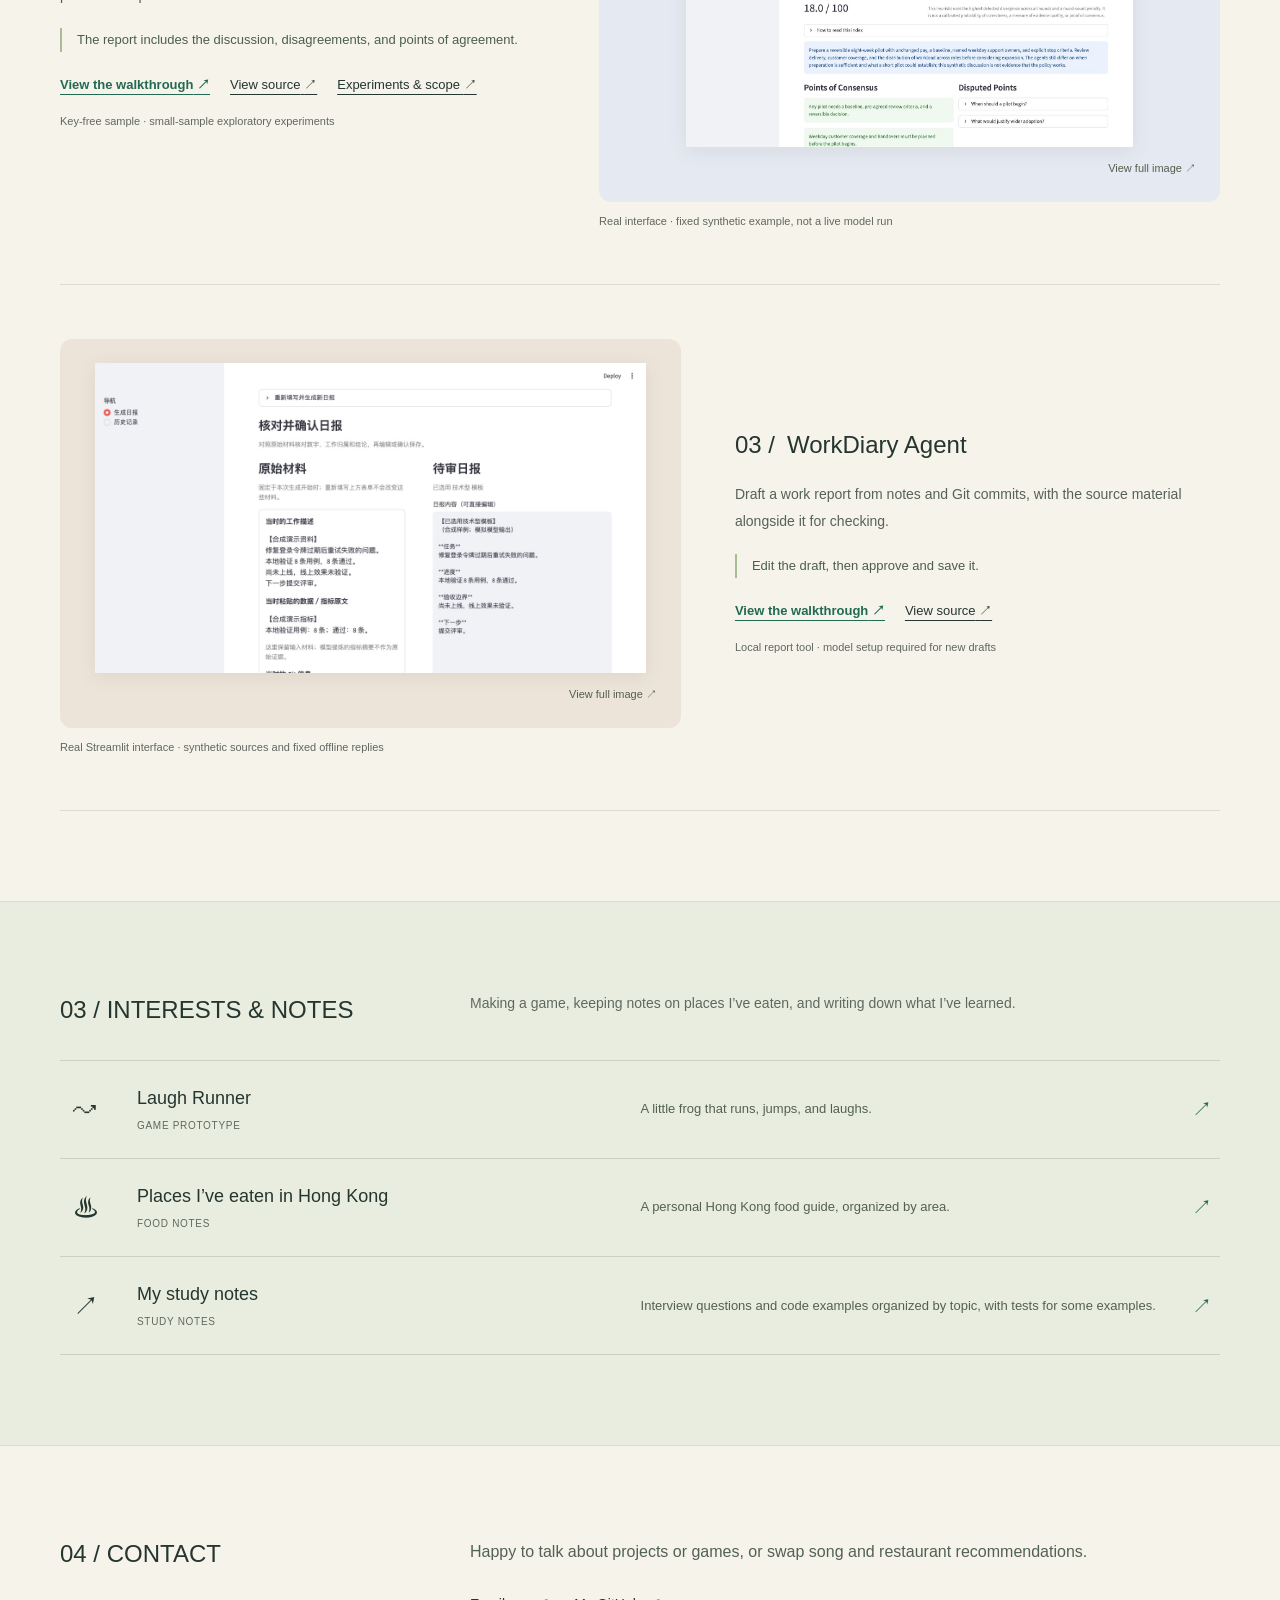
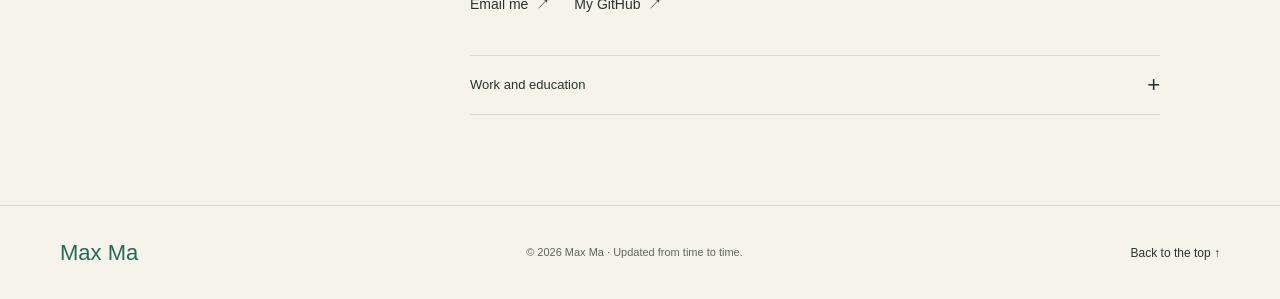
==== commit 9dbac56f: "Unify homepage wordmark and favicon" ====
--- a/index.html
+++ b/index.html
@@ -9,13 +9,13 @@
 <meta property="og:type" content="website"><meta property="og:url" content="https://xyma2003.github.io/">
 <meta name="twitter:card" content="summary">
 <title>Max Ma · 个人主页</title>
-<link rel="icon" href="data:image/svg+xml,%3Csvg xmlns='http://www.w3.org/2000/svg' viewBox='0 0 64 64'%3E%3Crect width='64' height='64' rx='16' fill='%23226a53'/%3E%3Ctext x='32' y='47' text-anchor='middle' font-family='Georgia' font-size='48' fill='%23e0ed9b'%3Em%3C/text%3E%3C/svg%3E">
+<link rel="icon" href="data:image/svg+xml,%3Csvg xmlns='http://www.w3.org/2000/svg' viewBox='0 0 64 64'%3E%3Crect width='64' height='64' rx='16' fill='%23226a53'/%3E%3Ctext x='32' y='47' text-anchor='middle' font-family='Georgia' font-size='48' fill='%23e0ed9b'%3EM%3C/text%3E%3C/svg%3E">
 <link rel="stylesheet" href="site.css"><script src="site.js" defer></script>
 </head><body>
 
 <a class="skip-link" href="#main"><span data-zh="跳到主要内容" data-hant="跳到主要內容" data-en="Skip to content">跳到主要内容</span></a>
 <header class="header"><nav class="nav shell" aria-label="Primary">
-<a class="wordmark" href="#top" aria-label="Max Ma home"><span class="wordmark-mark" aria-hidden="true">✳</span>Max.</a>
+<a class="wordmark" href="#top" aria-label="Max Ma home">Max.</a>
 <div class="nav-links">
 <a href="#about"><span data-zh="关于我" data-hant="關於我" data-en="About me">关于我</span></a>
 <a href="#work"><span data-zh="做过的东西" data-hant="做過的東西" data-en="Things I make">做过的东西</span></a>
@@ -78,8 +78,8 @@
             <h3 data-zh="记忆碎片" data-hant="記憶碎片" data-en="Memory Fragments">记忆碎片</h3>
             <p data-zh="多模态记忆策展 Agent，串联素材解析、动态追问、主题规划与展览生成，并通过证据映射与失败回退保证内容可追溯。" data-hant="多模態記憶策展 Agent，串聯素材解析、動態追問、主題規劃與展覽生成，並通過證據映射與失敗回退保證內容可追溯。" data-en="A multimodal memory-curation agent spanning source analysis, adaptive interviews, theme planning, and exhibition generation, with evidence mapping and failure recovery for traceable output.">多模态记忆策展 Agent，串联素材解析、动态追问、主题规划与展览生成，并通过证据映射与失败回退保证内容可追溯。</p>
             </article><h3 data-zh="教育经历" data-hant="教育經歷" data-en="Education">教育经历</h3><div class="education">
-          <article class="school"><span class="school-year">2021 — 2025</span><h3 data-zh="香港大学" data-hant="香港大學" data-en="The University of Hong Kong">香港大学</h3><p data-zh="文理学士，双主修计算机科学与金融科技。连续 4 年全额奖学金，院长荣誉提名。" data-hant="文理學士，雙主修計算機科學與金融科技。連續 4 年全額獎學金，院長榮譽提名。" data-en="BASc, double major in Computer Science and Financial Technology. Four-year full scholarship and Dean's Honors nomination.">文理学士，双主修计算机科学与金融科技。连续 4 年全额奖学金，院长荣誉提名。</p></article>
-          <article class="school"><span class="school-year">2024</span><h3 data-zh="英属哥伦比亚大学" data-hant="英屬哥倫比亞大學" data-en="University of British Columbia">英属哥伦比亚大学</h3><p data-zh="香港大学选派交换，在温哥华修读计算机科学相关课程。" data-hant="香港大學選派交換，在溫哥華修讀計算機科學相關課程。" data-en="HKU-nominated exchange in Vancouver, with coursework in Computer Science.">香港大学选派交换，在温哥华修读计算机科学相关课程。</p></article>
+          <article class="school"><span class="school-year">2021 — 2025</span><h3 data-zh="香港大学（HKU）" data-hant="香港大學（HKU）" data-en="The University of Hong Kong (HKU)">香港大学（HKU）</h3><p data-zh="工程学院，双主修计算机科学与金融科技，文理学士。连续 4 年全额奖学金。" data-hant="工程學院，雙主修計算機科學與金融科技，文理學士。連續 4 年全額獎學金。" data-en="Faculty of Engineering, double major in Computer Science and Financial Technology, Bachelor of Arts and Sciences. Full scholarship for four consecutive years.">工程学院，双主修计算机科学与金融科技，文理学士。连续 4 年全额奖学金。</p></article>
+          <article class="school"><span class="school-year">2024</span><h3 data-zh="英属哥伦比亚大学（UBC）" data-hant="英屬哥倫比亞大學（UBC）" data-en="University of British Columbia (UBC)">英属哥伦比亚大学（UBC）</h3><p data-zh="交换生，计算机科学专业。" data-hant="交換生，計算機科學專業。" data-en="Exchange student in Computer Science.">交换生，计算机科学专业。</p></article>
 </div></div></details>
 </div></section></main>
 <footer class="footer"><div class="shell footer-inner"><span class="footer-sign">Max Ma</span><span class="footer-note">© <span id="year">2026</span> Max Ma · <span data-zh="不定期更新。" data-hant="不定期更新。" data-en="Updated from time to time.">不定期更新。</span></span><a class="back-top" href="#top"><span data-zh="回到开头 ↑" data-hant="回到開頭 ↑" data-en="Back to the top ↑">回到开头 ↑</span></a></div></footer>
--- a/site.css
+++ b/site.css
@@ -16,8 +16,7 @@
 .skip-link:focus { transform:translateY(0); }
 .header { position:sticky; top:0; z-index:20; background:rgba(246,243,235,.96); border-bottom:1px solid var(--line); }
 .nav { display:flex; align-items:center; min-height:82px; gap:32px; }
-.wordmark { display:inline-flex; align-items:center; gap:9px; text-decoration:none; font-size:25px; font-weight:600; letter-spacing:-.04em; }
-.wordmark-mark { color:var(--green); font-size:31px; line-height:1; }
+.wordmark { display:inline-flex; align-items:center; text-decoration:none; font-size:25px; font-weight:600; letter-spacing:-.04em; }
 .nav-links { margin-left:auto; display:flex; gap:28px; }
 .nav-links a { font-size:14px; text-decoration:none; }
 .nav-links a:hover { color:var(--green); }
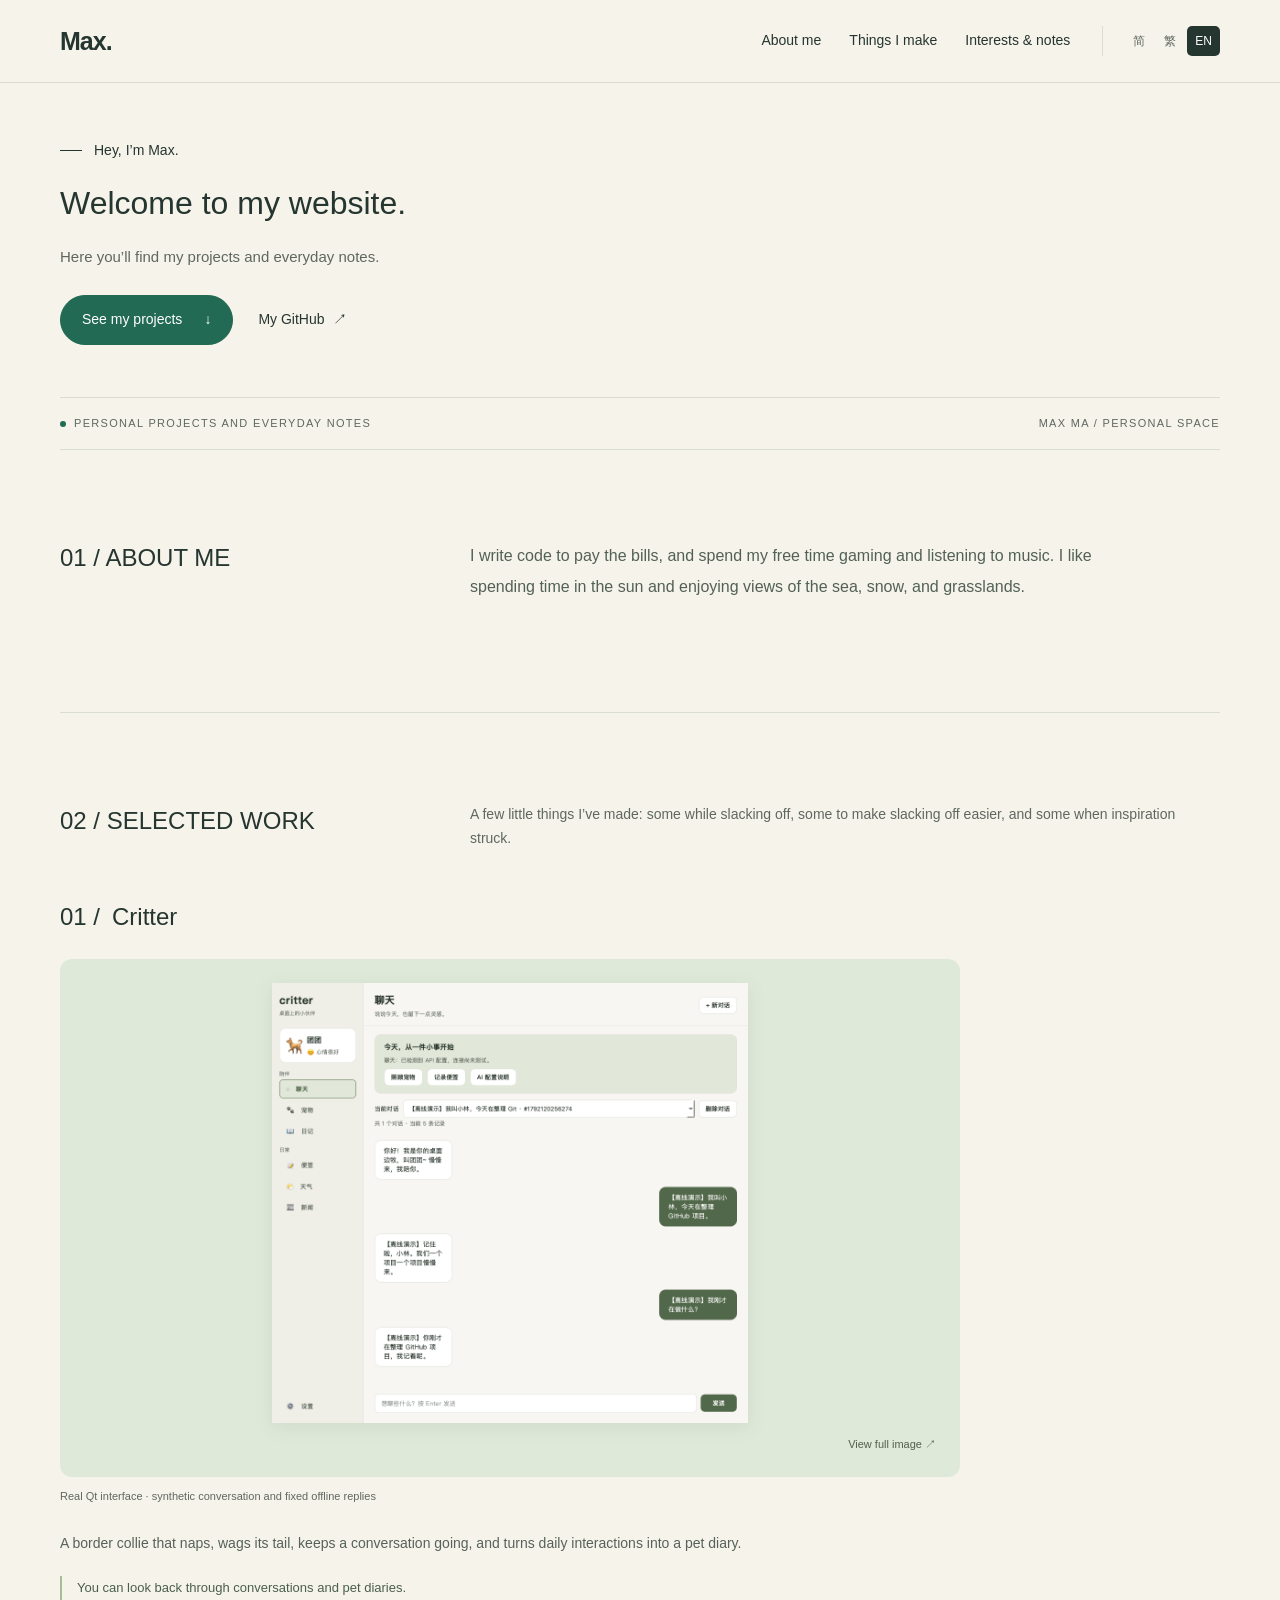
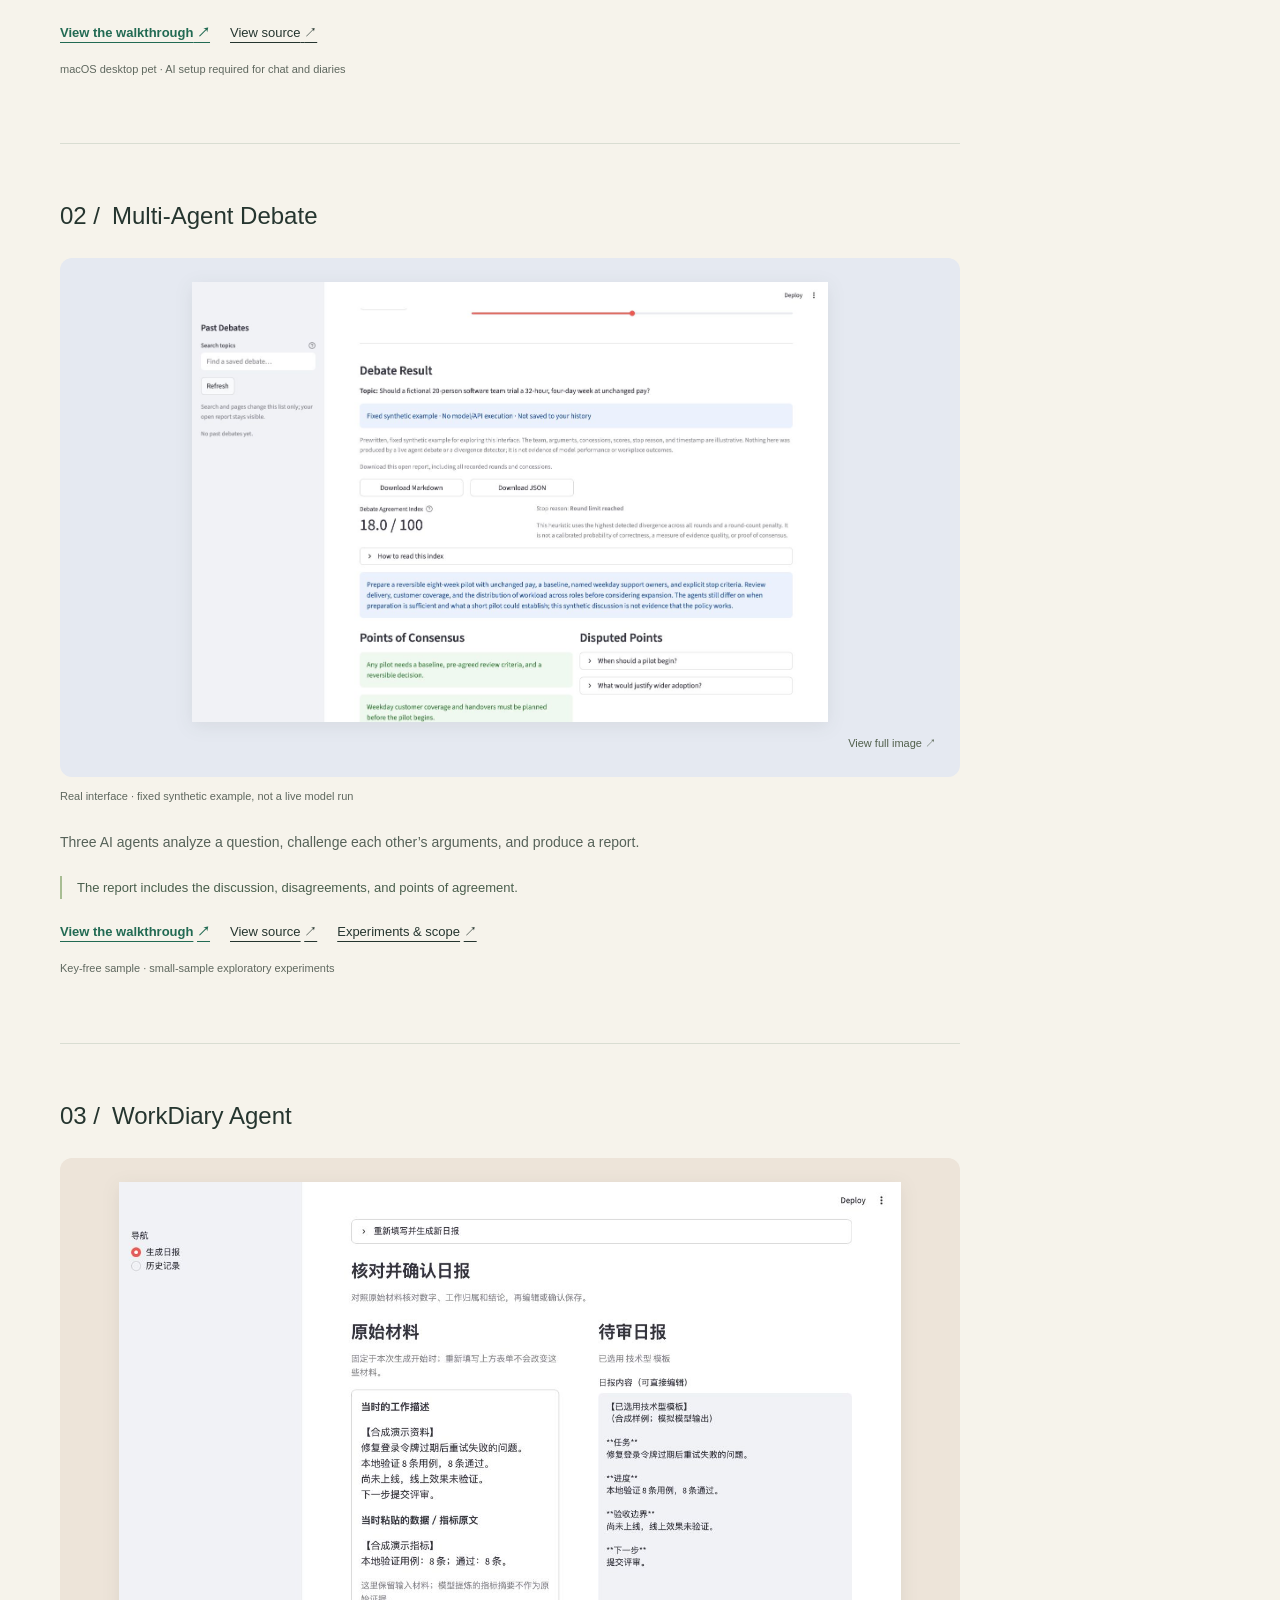
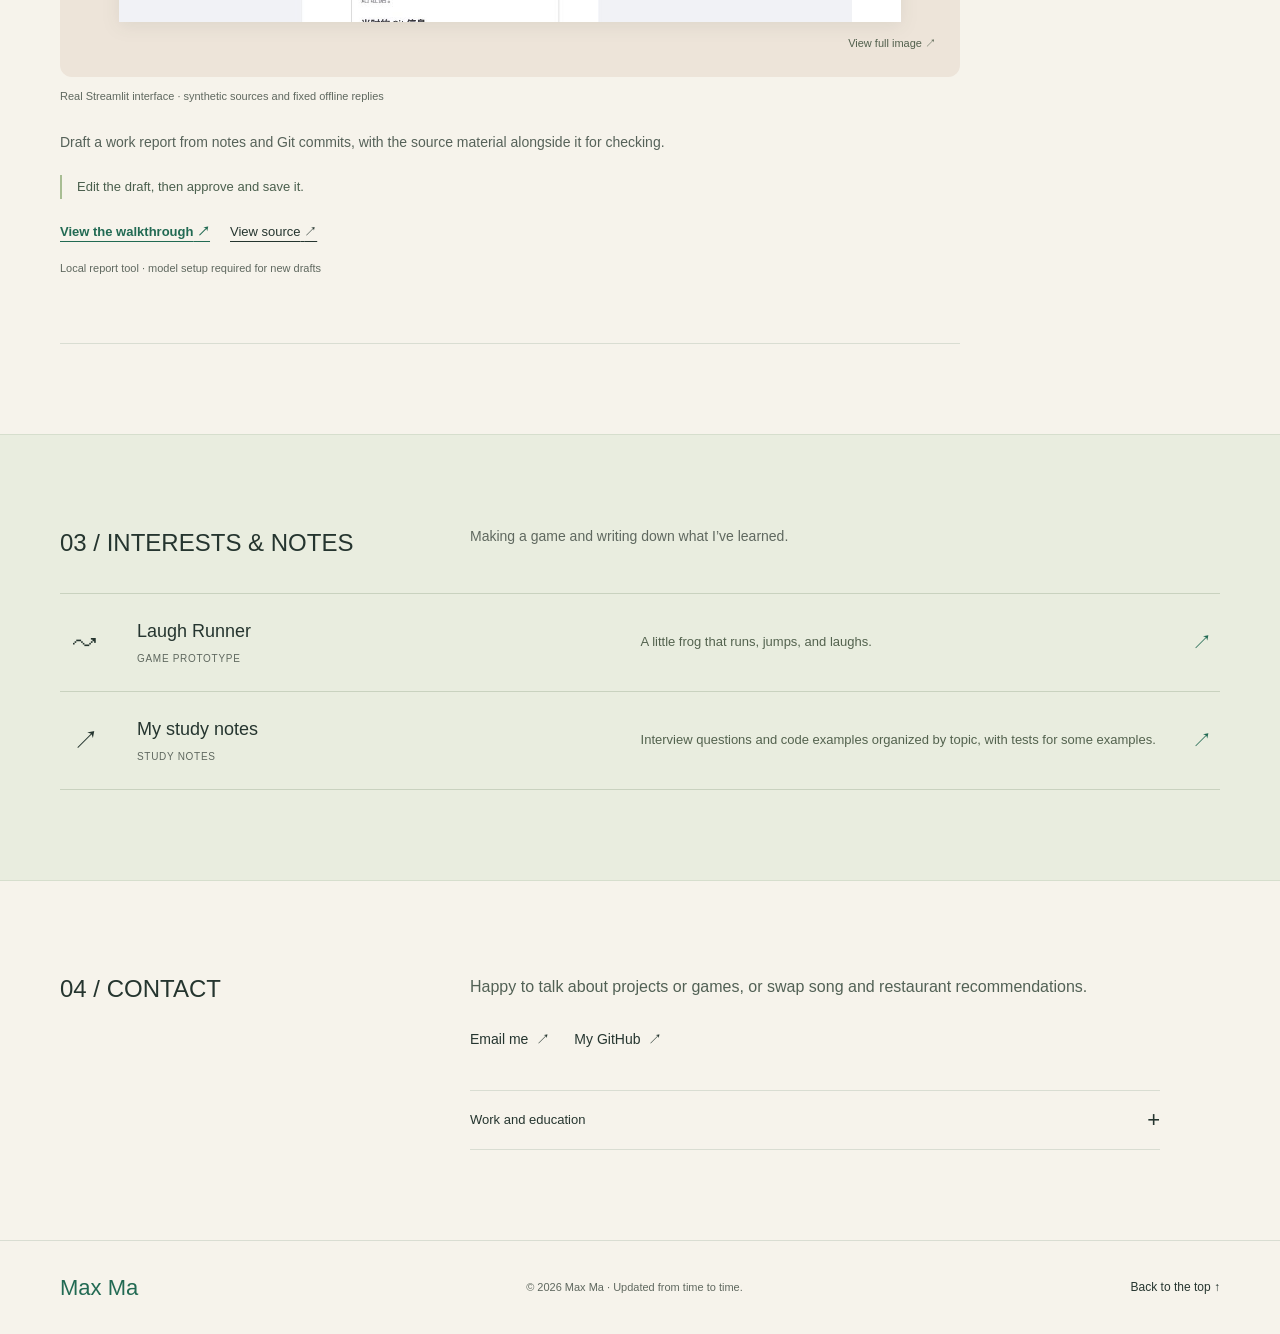
==== commit 534f7dde: "Refine project layout and align homepage experience details" ====
--- a/index.html
+++ b/index.html
@@ -3,14 +3,14 @@
 <head>
 <meta charset="utf-8"><meta name="viewport" content="width=device-width, initial-scale=1">
 <meta name="theme-color" content="#f6f3eb">
-<meta name="description" content="Max 的个人主页，记录自己的项目、游戏、美食和学习笔记。">
+<meta name="description" content="Max 的个人主页，记录自己的项目、游戏和学习笔记。">
 <meta property="og:title" content="Max Ma · 个人主页">
-<meta property="og:description" content="Max 的个人主页，记录自己的项目、游戏、美食和学习笔记。">
+<meta property="og:description" content="Max 的个人主页，记录自己的项目、游戏和学习笔记。">
 <meta property="og:type" content="website"><meta property="og:url" content="https://xyma2003.github.io/">
 <meta name="twitter:card" content="summary">
 <title>Max Ma · 个人主页</title>
 <link rel="icon" href="data:image/svg+xml,%3Csvg xmlns='http://www.w3.org/2000/svg' viewBox='0 0 64 64'%3E%3Crect width='64' height='64' rx='16' fill='%23226a53'/%3E%3Ctext x='32' y='47' text-anchor='middle' font-family='Georgia' font-size='48' fill='%23e0ed9b'%3EM%3C/text%3E%3C/svg%3E">
-<link rel="stylesheet" href="site.css"><script src="site.js" defer></script>
+<link rel="stylesheet" href="site.css?v=b2453a7a763d"><script src="site.js?v=009a7ebadfa8" defer></script>
 </head><body>
 
 <a class="skip-link" href="#main"><span data-zh="跳到主要内容" data-hant="跳到主要內容" data-en="Skip to content">跳到主要内容</span></a>
@@ -43,17 +43,20 @@
 <p data-zh="平时写点代码赚口粮，闲下来打打游戏、听听歌。爱晒太阳，喜欢看海看雪看草原。" data-hant="平時寫點程式賺口糧，閒下來打打遊戲、聽聽歌。愛曬太陽，喜歡看海看雪看草原。" data-en="I write code to pay the bills, and spend my free time gaming and listening to music. I like spending time in the sun and enjoying views of the sea, snow, and grasslands.">平时写点代码赚口粮，闲下来打打游戏、听听歌。爱晒太阳，喜欢看海看雪看草原。</p>
 </div></section>
 <section class="section shell" id="work" aria-labelledby="work-title">
-<div class="section-heading"><h2 class="section-index" id="work-title" data-zh="02 / 做过的东西" data-hant="02 / 做過的東西" data-en="02 / SELECTED WORK">02 / 做过的东西</h2><div><p class="section-description" data-zh="桌宠、AI 辩论，还有工作日报工具。" data-hant="桌寵、AI 辯論，還有工作日報工具。" data-en="A desktop pet, AI debates, and a tool for drafting work reports.">桌宠、AI 辩论，还有工作日报工具。</p></div></div>
-<article class="project " id="critter" aria-labelledby="critter-title">
+<div class="section-heading"><h2 class="section-index" id="work-title" data-zh="02 / 做过的东西" data-hant="02 / 做過的東西" data-en="02 / SELECTED WORK">02 / 做过的东西</h2><div><p class="section-description" data-zh="这是我做的一些小东西，可能是摸鱼时候做的，可能是为了摸鱼做的，也有可能是灵感来了做的" data-hant="這是我做的一些小東西，可能是摸魚時候做的，可能是為了摸魚做的，也有可能是靈感來了做的" data-en="A few little things I’ve made: some while slacking off, some to make slacking off easier, and some when inspiration struck.">这是我做的一些小东西，可能是摸鱼时候做的，可能是为了摸鱼做的，也有可能是灵感来了做的</p></div></div>
+<article class="project" id="critter" aria-labelledby="critter-title">
+<h3 class="project-label" id="critter-title"><span class="num">01 /</span> <span>Critter</span></h3>
 <figure class="project-media"><a class="screen-mat" href="assets/critter-chat.png" target="_blank" rel="noopener noreferrer"><img src="assets/critter-chat.png" width="1040" height="960" alt="Critter 的聊天界面，展示离线示例对话" data-alt-zh="Critter 的聊天界面，展示离线示例对话" data-alt-hant="Critter 的聊天介面，展示離線範例對話" data-alt-en="Critter’s chat interface showing a synthetic offline conversation" loading="lazy" decoding="async"><span class="image-hint" data-zh="放大看看 ↗" data-hant="放大看看 ↗" data-en="View full image ↗">放大看看 ↗</span></a><figcaption data-zh="真实 Qt 界面 · 合成对话与固定离线回复" data-hant="真實 Qt 介面 · 合成對話與固定離線回覆" data-en="Real Qt interface · synthetic conversation and fixed offline replies">真实 Qt 界面 · 合成对话与固定离线回复</figcaption></figure>
-<div class="project-copy"><h3 class="project-label" id="critter-title"><span class="num">01 /</span> <span>Critter</span></h3><p class="project-description" data-zh="会打盹、会摇尾，能接着上次的对话聊，也能把今天的互动写成宠物日记。" data-hant="會打盹、會搖尾，能接著上次的對話聊，也能把今天的互動寫成寵物日記。" data-en="A border collie that naps, wags its tail, keeps a conversation going, and turns daily interactions into a pet diary.">会打盹、会摇尾，能接着上次的对话聊，也能把今天的互动写成宠物日记。</p><p class="project-thought" data-zh="聊天记录和宠物日记都可以回看。" data-hant="聊天記錄和寵物日記都可以回看。" data-en="You can look back through conversations and pet diaries.">聊天记录和宠物日记都可以回看。</p>
-<div class="project-actions"><a class="primary-link" href="https://github.com/xyma2003/critter/blob/main/docs/demo.md" target="_blank" rel="noopener noreferrer"><span data-zh="看演示说明" data-hant="看示範說明" data-en="View the walkthrough">看演示说明</span> <span aria-hidden="true">↗</span></a><a class="" href="https://github.com/xyma2003/critter" target="_blank" rel="noopener noreferrer"><span data-zh="看代码" data-hant="看程式碼" data-en="View source">看代码</span> <span aria-hidden="true">↗</span></a></div><p class="project-tag" data-zh="macOS 桌宠 · 聊天与日记需配置 AI" data-hant="macOS 桌寵 · 聊天與日記需設定 AI" data-en="macOS desktop pet · AI setup required for chat and diaries">macOS 桌宠 · 聊天与日记需配置 AI</p></div></article><article class="project reverse project-debate" id="debate" aria-labelledby="debate-title">
+<div class="project-copy"><p class="project-description" data-zh="会打盹、会摇尾，能接着上次的对话聊，也能把今天的互动写成宠物日记。" data-hant="會打盹、會搖尾，能接著上次的對話聊，也能把今天的互動寫成寵物日記。" data-en="A border collie that naps, wags its tail, keeps a conversation going, and turns daily interactions into a pet diary.">会打盹、会摇尾，能接着上次的对话聊，也能把今天的互动写成宠物日记。</p><p class="project-thought" data-zh="聊天记录和宠物日记都可以回看。" data-hant="聊天記錄和寵物日記都可以回看。" data-en="You can look back through conversations and pet diaries.">聊天记录和宠物日记都可以回看。</p>
+<div class="project-actions"><a class="primary-link" href="https://github.com/xyma2003/critter/blob/main/docs/demo.md" target="_blank" rel="noopener noreferrer"><span data-zh="看演示说明" data-hant="看示範說明" data-en="View the walkthrough">看演示说明</span> <span aria-hidden="true">↗</span></a><a class="" href="https://github.com/xyma2003/critter" target="_blank" rel="noopener noreferrer"><span data-zh="看代码" data-hant="看程式碼" data-en="View source">看代码</span> <span aria-hidden="true">↗</span></a></div><p class="project-tag" data-zh="macOS 桌宠 · 聊天与日记需配置 AI" data-hant="macOS 桌寵 · 聊天與日記需設定 AI" data-en="macOS desktop pet · AI setup required for chat and diaries">macOS 桌宠 · 聊天与日记需配置 AI</p></div></article><article class="project project-debate" id="debate" aria-labelledby="debate-title">
+<h3 class="project-label" id="debate-title"><span class="num">02 /</span> <span>Multi-Agent Debate</span></h3>
 <figure class="project-media"><a class="screen-mat" href="assets/debate-report.jpg" target="_blank" rel="noopener noreferrer"><img src="assets/debate-report.jpg" width="1441" height="998" alt="Multi-Agent Debate 的固定样例报告，含分歧与一致观点" data-alt-zh="Multi-Agent Debate 的固定样例报告，含分歧与一致观点" data-alt-hant="Multi-Agent Debate 的固定範例報告，含分歧與一致觀點" data-alt-en="A fixed sample debate report with disagreements and points of consensus" loading="lazy" decoding="async"><span class="image-hint" data-zh="放大看看 ↗" data-hant="放大看看 ↗" data-en="View full image ↗">放大看看 ↗</span></a><figcaption data-zh="真实界面 · 固定合成样例，非真实模型运行" data-hant="真實介面 · 固定合成範例，非真實模型執行" data-en="Real interface · fixed synthetic example, not a live model run">真实界面 · 固定合成样例，非真实模型运行</figcaption></figure>
-<div class="project-copy"><h3 class="project-label" id="debate-title"><span class="num">02 /</span> <span>Multi-Agent Debate</span></h3><p class="project-description" data-zh="三个 AI 角色分别分析问题，再相互质疑，最后整理成报告。" data-hant="三個 AI 角色分別分析問題，再相互質疑，最後整理成報告。" data-en="Three AI agents analyze a question, challenge each other’s arguments, and produce a report.">三个 AI 角色分别分析问题，再相互质疑，最后整理成报告。</p><p class="project-thought" data-zh="报告里能看到讨论过程，以及各方的分歧和共识。" data-hant="報告裡能看到討論過程，以及各方的分歧和共識。" data-en="The report includes the discussion, disagreements, and points of agreement.">报告里能看到讨论过程，以及各方的分歧和共识。</p>
+<div class="project-copy"><p class="project-description" data-zh="三个 AI 角色分别分析问题，再相互质疑，最后整理成报告。" data-hant="三個 AI 角色分別分析問題，再相互質疑，最後整理成報告。" data-en="Three AI agents analyze a question, challenge each other’s arguments, and produce a report.">三个 AI 角色分别分析问题，再相互质疑，最后整理成报告。</p><p class="project-thought" data-zh="报告里能看到讨论过程，以及各方的分歧和共识。" data-hant="報告裡能看到討論過程，以及各方的分歧和共識。" data-en="The report includes the discussion, disagreements, and points of agreement.">报告里能看到讨论过程，以及各方的分歧和共识。</p>
 <div class="project-actions"><a class="primary-link" href="https://github.com/xyma2003/multi-agent-debate/blob/main/README_zh.md" data-href-zh="https://github.com/xyma2003/multi-agent-debate/blob/main/README_zh.md" data-href-hant="https://github.com/xyma2003/multi-agent-debate/blob/main/README_zh.md" data-href-en="https://github.com/xyma2003/multi-agent-debate/blob/main/README.md" target="_blank" rel="noopener noreferrer"><span data-zh="看演示说明" data-hant="看示範說明" data-en="View the walkthrough">看演示说明</span> <span aria-hidden="true">↗</span></a><a class="" href="https://github.com/xyma2003/multi-agent-debate" target="_blank" rel="noopener noreferrer"><span data-zh="看代码" data-hant="看程式碼" data-en="View source">看代码</span> <span aria-hidden="true">↗</span></a><a class="" href="https://github.com/xyma2003/multi-agent-debate/blob/main/results/README.md" target="_blank" rel="noopener noreferrer"><span data-zh="实验与范围" data-hant="實驗與範圍" data-en="Experiments &amp; scope">实验与范围</span> <span aria-hidden="true">↗</span></a></div><p class="project-tag" data-zh="无密钥可看样例 · 实验为小样本探索" data-hant="無金鑰可看範例 · 實驗為小樣本探索" data-en="Key-free sample · small-sample exploratory experiments">无密钥可看样例 · 实验为小样本探索</p></div></article><article class="project project-workdiary" id="workdiary" aria-labelledby="workdiary-title">
+<h3 class="project-label" id="workdiary-title"><span class="num">03 /</span> <span>WorkDiary Agent</span></h3>
 <figure class="project-media"><a class="screen-mat" href="assets/workdiary-review.jpg" target="_blank" rel="noopener noreferrer"><img src="assets/workdiary-review.jpg" width="1280" height="720" alt="WorkDiary 的原始材料与待审日报并排显示" data-alt-zh="WorkDiary 的原始材料与待审日报并排显示" data-alt-hant="WorkDiary 的原始材料與待審日報並排顯示" data-alt-en="WorkDiary showing original sources beside an editable report" loading="lazy" decoding="async"><span class="image-hint" data-zh="放大看看 ↗" data-hant="放大看看 ↗" data-en="View full image ↗">放大看看 ↗</span></a><figcaption data-zh="真实 Streamlit 界面 · 合成材料与固定离线回复" data-hant="真實 Streamlit 介面 · 合成材料與固定離線回覆" data-en="Real Streamlit interface · synthetic sources and fixed offline replies">真实 Streamlit 界面 · 合成材料与固定离线回复</figcaption></figure>
-<div class="project-copy"><h3 class="project-label" id="workdiary-title"><span class="num">03 /</span> <span>WorkDiary Agent</span></h3><p class="project-description" data-zh="根据工作笔记和 Git 记录起草日报，可以对照原始材料检查内容。" data-hant="根據工作筆記和 Git 記錄起草日報，可以對照原始材料檢查內容。" data-en="Draft a work report from notes and Git commits, with the source material alongside it for checking.">根据工作笔记和 Git 记录起草日报，可以对照原始材料检查内容。</p><p class="project-thought" data-zh="草稿可以修改，确认后再保存。" data-hant="草稿可以修改，確認後再儲存。" data-en="Edit the draft, then approve and save it.">草稿可以修改，确认后再保存。</p>
-<div class="project-actions"><a class="primary-link" href="https://github.com/xyma2003/workdiary-agent/blob/main/docs/demo.md" target="_blank" rel="noopener noreferrer"><span data-zh="看演示说明" data-hant="看示範說明" data-en="View the walkthrough">看演示说明</span> <span aria-hidden="true">↗</span></a><a class="" href="https://github.com/xyma2003/workdiary-agent" target="_blank" rel="noopener noreferrer"><span data-zh="看代码" data-hant="看程式碼" data-en="View source">看代码</span> <span aria-hidden="true">↗</span></a></div><p class="project-tag" data-zh="本地日报工具 · 生成新日报需配置模型" data-hant="本地日報工具 · 產生新日報需設定模型" data-en="Local report tool · model setup required for new drafts">本地日报工具 · 生成新日报需配置模型</p></div></article></section><section class="sidequests" id="sidequests" aria-labelledby="side-title"><div class="section shell"><div class="section-heading"><h2 class="section-index" id="side-title" data-zh="03 / 兴趣与记录" data-hant="03 / 興趣與記錄" data-en="03 / INTERESTS &amp; NOTES">03 / 兴趣与记录</h2><div><p class="section-description" data-zh="做个小游戏，记下吃过的店，再整理些学习笔记。" data-hant="做個小遊戲，記下吃過的店，再整理些學習筆記。" data-en="Making a game, keeping notes on places I’ve eaten, and writing down what I’ve learned.">做个小游戏，记下吃过的店，再整理些学习笔记。</p></div></div><div class="side-list"><a class="side-link" href="https://github.com/xyma2003/laugh-runner-prototype" target="_blank" rel="noopener noreferrer"><span class="side-icon" aria-hidden="true">↝</span><div><span class="side-title" data-zh="奶蛙跑酷" data-hant="奶蛙跑酷" data-en="Laugh Runner">奶蛙跑酷</span><span class="side-tag" data-zh="游戏原型" data-hant="遊戲原型" data-en="GAME PROTOTYPE">游戏原型</span></div><span class="side-description" data-zh="一只会跑、会跳、会大笑的奶蛙。" data-hant="一隻會跑、會跳、會大笑的奶蛙。" data-en="A little frog that runs, jumps, and laughs.">一只会跑、会跳、会大笑的奶蛙。</span><span class="side-arrow" aria-hidden="true">↗</span></a><a class="side-link" href="https://github.com/xyma2003/hk_meal" target="_blank" rel="noopener noreferrer"><span class="side-icon" aria-hidden="true">♨</span><div><span class="side-title" data-zh="在香港吃过的店" data-hant="在香港吃過的店" data-en="Places I’ve eaten in Hong Kong">在香港吃过的店</span><span class="side-tag" data-zh="个人美食记录" data-hant="個人美食記錄" data-en="FOOD NOTES">个人美食记录</span></div><span class="side-description" data-zh="一份按区域整理的香港美食记录。" data-hant="一份按區域整理的香港美食記錄。" data-en="A personal Hong Kong food guide, organized by area.">一份按区域整理的香港美食记录。</span><span class="side-arrow" aria-hidden="true">↗</span></a><a class="side-link" href="https://github.com/xyma2003/interview-bagu" target="_blank" rel="noopener noreferrer"><span class="side-icon" aria-hidden="true">↗</span><div><span class="side-title" data-zh="我的学习笔记" data-hant="我的學習筆記" data-en="My study notes">我的学习笔记</span><span class="side-tag" data-zh="面试知识库" data-hant="面試知識庫" data-en="STUDY NOTES">面试知识库</span></div><span class="side-description" data-zh="按主题整理的面试题和代码示例，部分示例有测试。" data-hant="按主題整理的面試題和程式碼範例，部分範例有測試。" data-en="Interview questions and code examples organized by topic, with tests for some examples.">按主题整理的面试题和代码示例，部分示例有测试。</span><span class="side-arrow" aria-hidden="true">↗</span></a></div></div></section>
+<div class="project-copy"><p class="project-description" data-zh="根据工作笔记和 Git 记录起草日报，可以对照原始材料检查内容。" data-hant="根據工作筆記和 Git 記錄起草日報，可以對照原始材料檢查內容。" data-en="Draft a work report from notes and Git commits, with the source material alongside it for checking.">根据工作笔记和 Git 记录起草日报，可以对照原始材料检查内容。</p><p class="project-thought" data-zh="草稿可以修改，确认后再保存。" data-hant="草稿可以修改，確認後再儲存。" data-en="Edit the draft, then approve and save it.">草稿可以修改，确认后再保存。</p>
+<div class="project-actions"><a class="primary-link" href="https://github.com/xyma2003/workdiary-agent/blob/main/docs/demo.md" target="_blank" rel="noopener noreferrer"><span data-zh="看演示说明" data-hant="看示範說明" data-en="View the walkthrough">看演示说明</span> <span aria-hidden="true">↗</span></a><a class="" href="https://github.com/xyma2003/workdiary-agent" target="_blank" rel="noopener noreferrer"><span data-zh="看代码" data-hant="看程式碼" data-en="View source">看代码</span> <span aria-hidden="true">↗</span></a></div><p class="project-tag" data-zh="本地日报工具 · 生成新日报需配置模型" data-hant="本地日報工具 · 產生新日報需設定模型" data-en="Local report tool · model setup required for new drafts">本地日报工具 · 生成新日报需配置模型</p></div></article></section><section class="sidequests" id="sidequests" aria-labelledby="side-title"><div class="section shell"><div class="section-heading"><h2 class="section-index" id="side-title" data-zh="03 / 兴趣与记录" data-hant="03 / 興趣與記錄" data-en="03 / INTERESTS &amp; NOTES">03 / 兴趣与记录</h2><div><p class="section-description" data-zh="做个小游戏，整理些学习笔记。" data-hant="做個小遊戲，整理些學習筆記。" data-en="Making a game and writing down what I’ve learned.">做个小游戏，整理些学习笔记。</p></div></div><div class="side-list"><a class="side-link" href="https://github.com/xyma2003/laugh-runner-prototype" target="_blank" rel="noopener noreferrer"><span class="side-icon" aria-hidden="true">↝</span><div><span class="side-title" data-zh="奶蛙跑酷" data-hant="奶蛙跑酷" data-en="Laugh Runner">奶蛙跑酷</span><span class="side-tag" data-zh="游戏原型" data-hant="遊戲原型" data-en="GAME PROTOTYPE">游戏原型</span></div><span class="side-description" data-zh="一只会跑、会跳、会大笑的奶蛙。" data-hant="一隻會跑、會跳、會大笑的奶蛙。" data-en="A little frog that runs, jumps, and laughs.">一只会跑、会跳、会大笑的奶蛙。</span><span class="side-arrow" aria-hidden="true">↗</span></a><a class="side-link" href="https://github.com/xyma2003/interview-bagu" target="_blank" rel="noopener noreferrer"><span class="side-icon" aria-hidden="true">↗</span><div><span class="side-title" data-zh="我的学习笔记" data-hant="我的學習筆記" data-en="My study notes">我的学习笔记</span><span class="side-tag" data-zh="面试知识库" data-hant="面試知識庫" data-en="STUDY NOTES">面试知识库</span></div><span class="side-description" data-zh="按主题整理的面试题和代码示例，部分示例有测试。" data-hant="按主題整理的面試題和程式碼範例，部分範例有測試。" data-en="Interview questions and code examples organized by topic, with tests for some examples.">按主题整理的面试题和代码示例，部分示例有测试。</span><span class="side-arrow" aria-hidden="true">↗</span></a></div></div></section>
 <section class="section shell contact-section" id="contact" aria-labelledby="contact-title">
 <div><h2 class="section-index" id="contact-title" data-zh="04 / 联系方式" data-hant="04 / 聯絡方式" data-en="04 / CONTACT">04 / 联系方式</h2></div>
 <div class="about-copy"><p data-zh="可以聊项目，也可以聊游戏、推荐歌和餐厅。" data-hant="可以聊專案，也可以聊遊戲、推薦歌和餐廳。" data-en="Happy to talk about projects or games, or swap song and restaurant recommendations.">可以聊项目，也可以聊游戏、推荐歌和餐厅。</p><div class="about-links"><a class="text-link" href="mailto:u3594619@connect.hku.hk" target="_blank" rel="noopener noreferrer"><span data-zh="给我发邮件" data-hant="給我發郵件" data-en="Email me">给我发邮件</span> <span aria-hidden="true">↗</span></a><a class="text-link" href="https://github.com/xyma2003" target="_blank" rel="noopener noreferrer"><span data-zh="我的 GitHub" data-hant="我的 GitHub" data-en="My GitHub">我的 GitHub</span> <span aria-hidden="true">↗</span></a></div>
@@ -63,15 +66,15 @@
             <div>
               <h3 data-zh="软件工程师" data-hant="軟件工程師" data-en="Software Engineer">软件工程师</h3><p class="role-company" data-zh="美团" data-hant="美團" data-en="Meituan">美团</p>
               <ul>
-                <li data-zh="重构 Hybrid Multi-Agent 实时电话点餐系统，服务 9 家门店、近 1,000 笔订单，准确率 94.8%；平均通话时长由约 5 分钟降至 2 分钟内，单轮响应延迟控制在 1.5 秒内。" data-hant="重構 Hybrid Multi-Agent 實時電話點餐系統，服務 9 家門店、近 1,000 筆訂單，準確率 94.8%；平均通話時長由約 5 分鐘降至 2 分鐘內，單輪響應延遲控制在 1.5 秒內。" data-en="Rebuilt a real-time phone-ordering system as a hybrid multi-agent architecture serving 9 stores and nearly 1,000 orders at 94.8% accuracy; reduced average call time from about five minutes to under two and kept single-turn latency within 1.5 seconds.">重构 Hybrid Multi-Agent 实时电话点餐系统，服务 9 家门店、近 1,000 笔订单，准确率 94.8%；平均通话时长由约 5 分钟降至 2 分钟内，单轮响应延迟控制在 1.5 秒内。</li>
-                <li data-zh="建设小区与工作单位实体知识库，两套均达 200 万+ 条；通过评测、错误分析与知识增强，将 KYC 关键字段平均准确率由 85.47% 提升至 91.78%。" data-hant="建設小區與工作單位實體知識庫，兩套均達 200 萬+ 條；通過評測、錯誤分析與知識增強，將 KYC 關鍵字段平均準確率由 85.47% 提升至 91.78%。" data-en="Built residential-community and employer entity knowledge bases, each with over 2M records; improved average accuracy on key KYC fields from 85.47% to 91.78% through evaluation, error analysis, and knowledge augmentation.">建设小区与工作单位实体知识库，两套均达 200 万+ 条；通过评测、错误分析与知识增强，将 KYC 关键字段平均准确率由 85.47% 提升至 91.78%。</li>
-                <li data-zh="负责 KYC 数据质量 Agent 的小区质量专项，支持评测附件解析、任务路由、独立证据校验、效果对比与退化样本识别。" data-hant="負責 KYC 數據質量 Agent 的小區質量專項，支持評測附件解析、任務路由、獨立證據校驗、效果對比與退化樣本識別。" data-en="Led the residential-community quality module of a KYC data-quality agent, covering evaluation-file parsing, task routing, independent evidence checks, before-and-after comparison, and regression-case detection.">负责 KYC 数据质量 Agent 的小区质量专项，支持评测附件解析、任务路由、独立证据校验、效果对比与退化样本识别。</li>
+                <li data-zh="实时语音 Agent 开发：面向北美餐饮市场，开发基于 Hybrid Multi-Agent 架构的实时电话点餐系统，服务 9 家门店、近 1,000 笔订单，下单准确率达 94.8%；平均通话时长控制在 2 分钟内，单轮响应延迟控制在 1.5 秒内。" data-hant="實時語音 Agent 開發：面向北美餐飲市場，開發基於 Hybrid Multi-Agent 架構的實時電話點餐系統，服務 9 家門店、近 1,000 筆訂單，下單準確率達 94.8%；平均通話時長控制在 2 分鐘內，單輪響應延遲控制在 1.5 秒內。" data-en="Real-time voice agent development: Built a phone-ordering system for North American restaurants using a Hybrid Multi-Agent architecture, serving 9 stores and nearly 1,000 orders with 94.8% order accuracy; kept average call duration within 2 minutes and single-turn response latency within 1.5 seconds.">实时语音 Agent 开发：面向北美餐饮市场，开发基于 Hybrid Multi-Agent 架构的实时电话点餐系统，服务 9 家门店、近 1,000 笔订单，下单准确率达 94.8%；平均通话时长控制在 2 分钟内，单轮响应延迟控制在 1.5 秒内。</li>
+                <li data-zh="金融用户画像知识库建设：围绕小区、工作单位等实体，建设多类知识库（200 万+、700 万+ 条规模），打通信息抽取、清洗、质量校验与入库流程，通过实体匹配为金融风控场景补充结构化用户画像信息。" data-hant="金融用戶畫像知識庫建設：圍繞小區、工作單位等實體，建設多類知識庫（200 萬+、700 萬+ 條規模），打通資訊抽取、清洗、質量校驗與入庫流程，通過實體匹配為金融風控場景補充結構化用戶畫像資訊。" data-en="Knowledge bases for financial user profiles: Built knowledge bases for residential communities, employers, and other entities at scales of 2M+ and 7M+ records. Connected information extraction, cleaning, quality checks, and ingestion, using entity matching to enrich structured user profiles for financial risk assessment.">金融用户画像知识库建设：围绕小区、工作单位等实体，建设多类知识库（200 万+、700 万+ 条规模），打通信息抽取、清洗、质量校验与入库流程，通过实体匹配为金融风控场景补充结构化用户画像信息。</li>
+                <li data-zh="KYC 模型优化与质量评测：通过字段评测与错误分析，优化 Prompt 约束、推理规则和外部知识供给，将关键字段平均准确率由 85.47% 提升至 91.78%；负责数据质量 Agent 的小区质量专项，支持独立证据校验、优化效果对比与退化样本识别。" data-hant="KYC 模型優化與質量評測：通過字段評測與錯誤分析，優化 Prompt 約束、推理規則和外部知識供給，將關鍵字段平均準確率由 85.47% 提升至 91.78%；負責數據質量 Agent 的小區質量專項，支持獨立證據校驗、優化效果對比與退化樣本識別。" data-en="KYC model optimization and quality evaluation: Used field-level evaluation and error analysis to refine prompt constraints, reasoning rules, and external knowledge, improving average accuracy on key KYC fields from 85.47% to 91.78%. Owned the residential-community quality workflow in a data-quality agent, supporting independent evidence checks, before-and-after comparisons, and regression-case detection.">KYC 模型优化与质量评测：通过字段评测与错误分析，优化 Prompt 约束、推理规则和外部知识供给，将关键字段平均准确率由 85.47% 提升至 91.78%；负责数据质量 Agent 的小区质量专项，支持独立证据校验、优化效果对比与退化样本识别。</li>
               </ul>
             </div>
           </article>
           <article class="role">
             <div class="role-date" data-zh="2024.05 — 2024.08" data-hant="2024.05 — 2024.08" data-en="May 2024 — Aug 2024">2024.05 — 2024.08</div>
-            <div><h3 data-zh="前端开发实习生" data-hant="前端開發實習生" data-en="Frontend Engineering Intern">前端开发实习生</h3><p class="role-company" data-zh="美团" data-hant="美團" data-en="Meituan">美团</p><ul><li data-zh="交付 C 端小程序功能与动效，主导核心逻辑重构和组件库抽离，修复 5+ 处遗留缺陷。" data-hant="交付 C 端小程序功能與動效，主導核心邏輯重構和組件庫抽離，修復 5+ 處遺留缺陷。" data-en="Shipped consumer mini-program features and motion, led a core-logic refactor and component extraction, and fixed 5+ legacy defects.">交付 C 端小程序功能与动效，主导核心逻辑重构和组件库抽离，修复 5+ 处遗留缺陷。</li></ul></div>
+            <div><h3 data-zh="前端开发实习生" data-hant="前端開發實習生" data-en="Frontend Engineering Intern">前端开发实习生</h3><p class="role-company" data-zh="美团" data-hant="美團" data-en="Meituan">美团</p><ul><li data-zh="交付 C 端小程序功能与动效，主导核心逻辑重构和组件库抽离，修复多处遗留缺陷。" data-hant="交付 C 端小程序功能與動效，主導核心邏輯重構和組件庫抽離，修復多處遺留缺陷。" data-en="Shipped consumer mini-program features and motion, led a core-logic refactor and component extraction, and fixed multiple legacy defects.">交付 C 端小程序功能与动效，主导核心逻辑重构和组件库抽离，修复多处遗留缺陷。</li></ul></div>
           </article>
 </div><h3 data-zh="其他经历" data-hant="其他經歷" data-en="Other experience">其他经历</h3><article class="hackathon">
             <div class="hackathon-label"><span class="project-type" data-zh="黑客松项目 · 优秀奖" data-hant="黑客松項目 · 優秀獎" data-en="Hackathon project · Excellence Award">黑客松项目 · 优秀奖</span></div>
--- a/site.css
+++ b/site.css
@@ -41,20 +41,18 @@
 .section-heading { display:grid; grid-template-columns:1fr 2fr; gap:35px; margin-bottom:48px; align-items:start; }
 .section-index,.project-label { font:500 24px/1.5 var(--font); color:var(--ink); margin:0; letter-spacing:0; }
 .section-description { color:var(--muted); font-size:14px; margin:0; }
-.project { display:grid; grid-template-columns:1.28fr 1fr; gap:54px; align-items:center; padding:0 0 54px; margin:0 0 54px; border-bottom:1px solid var(--line); }
+.project { display:grid; grid-template-columns:minmax(0,1fr); gap:24px; max-width:900px; padding:0 0 54px; margin:0 0 54px; border-bottom:1px solid var(--line); }
 .project:last-of-type { margin-bottom:0; }
-.project.reverse { grid-template-columns:1fr 1.28fr; }
-.project.reverse .project-media { order:2; }
-.project.reverse .project-copy { order:1; }
 .project-media { margin:0; min-width:0; }
+.project-copy { max-width:760px; min-width:0; }
 .screen-mat { padding:24px; background:#dfe9d9; border-radius:12px; display:block; position:relative; text-decoration:none; }
 .screen-mat:hover { background:#d6e3ce; }
-.screen-mat img { width:100%; height:310px; object-fit:contain; filter:drop-shadow(0 4px 9px #20322814); }
+.screen-mat img { width:100%; height:auto; max-height:440px; object-fit:contain; filter:drop-shadow(0 4px 9px #20322814); }
 .project-debate .screen-mat { background:#e5e9f1; }
 .project-workdiary .screen-mat { background:#ede4d9; }
 .image-hint { display:block; text-align:right; margin-top:12px; font-size:11px; color:#52604d; }
 figcaption { margin-top:10px; font-size:11px; color:var(--muted); line-height:1.65; }
-.project-label { display:flex; align-items:baseline; gap:12px; margin-bottom:18px; }
+.project-label { display:flex; align-items:baseline; gap:12px; }
 .project-label .num { flex-shrink:0; font-variant-numeric:tabular-nums; }
 .project-description { font-size:14px; color:#566259; line-height:1.9; margin:0 0 20px; }
 .project-thought { border-left:2px solid #a8bd93; padding-left:15px; font-size:13px; line-height:1.8; color:#4a5f4d; margin:0 0 22px; }
@@ -103,9 +101,7 @@
 html.has-js .js-only { display:flex; }
 @media (max-width:1000px) {
   .shell { width:calc(100% - 56px); }
-  .project { gap:32px; }
   .screen-mat { padding:16px; }
-  .screen-mat img { height:270px; }
   .nav { gap:22px; }
   .nav-links { gap:22px; }
   .section-heading,.about,.contact-section { grid-template-columns:1fr 2fr; gap:24px; }
@@ -129,11 +125,9 @@
   .section-heading,.about,.contact-section { grid-template-columns:1fr; gap:12px; }
   .section-heading { margin-bottom:30px; }
   .section-index,.project-label { font-size:20px; }
-  .project,.project.reverse { grid-template-columns:1fr; gap:25px; margin-bottom:36px; padding-bottom:36px; }
-  .project.reverse .project-media,.project.reverse .project-copy { order:unset; }
+  .project { gap:18px; margin-bottom:36px; padding-bottom:36px; }
   .screen-mat { padding:18px; }
   .screen-mat img { height:auto; max-height:340px; }
-  .project-label { margin-bottom:12px; }
   .project-thought,.project-description { margin-bottom:16px; }
   .project-tag { margin-top:14px; }
   .side-link { grid-template-columns:36px 1fr 20px; gap:13px; padding:20px 0; }
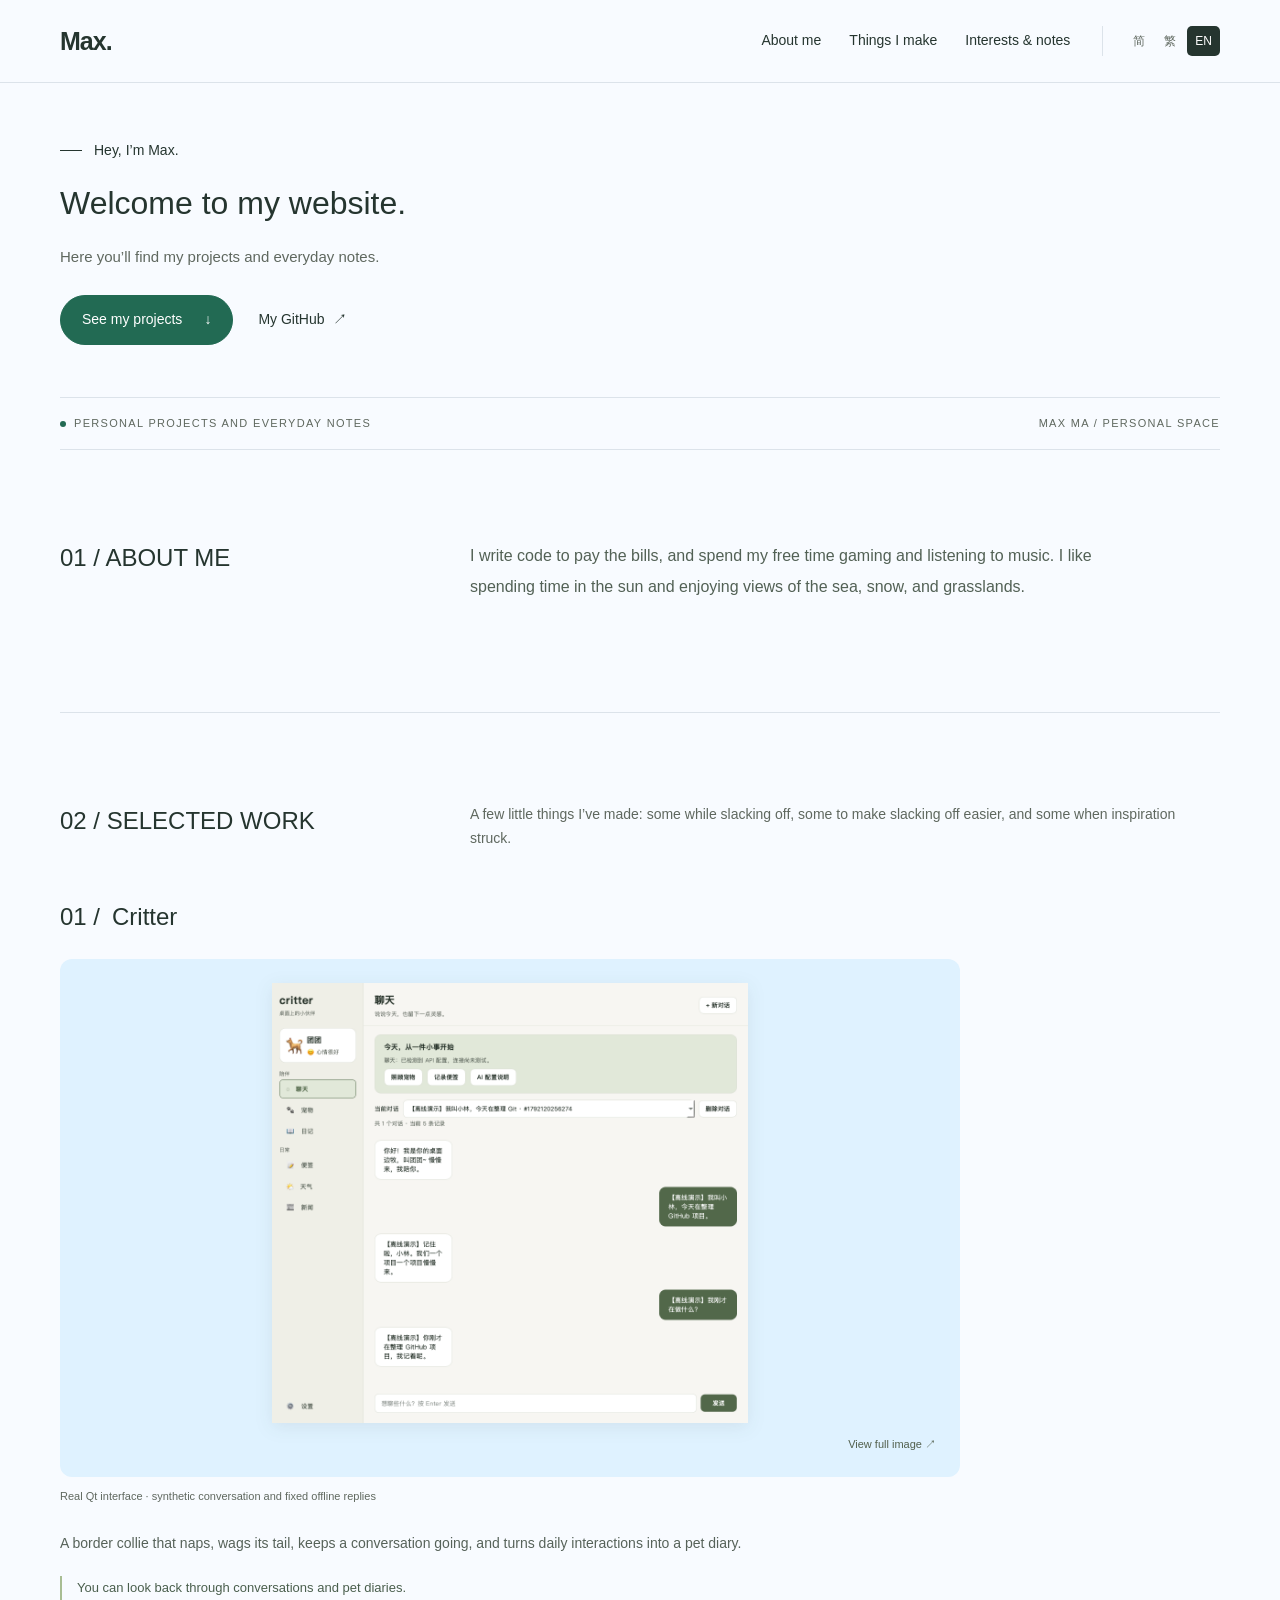
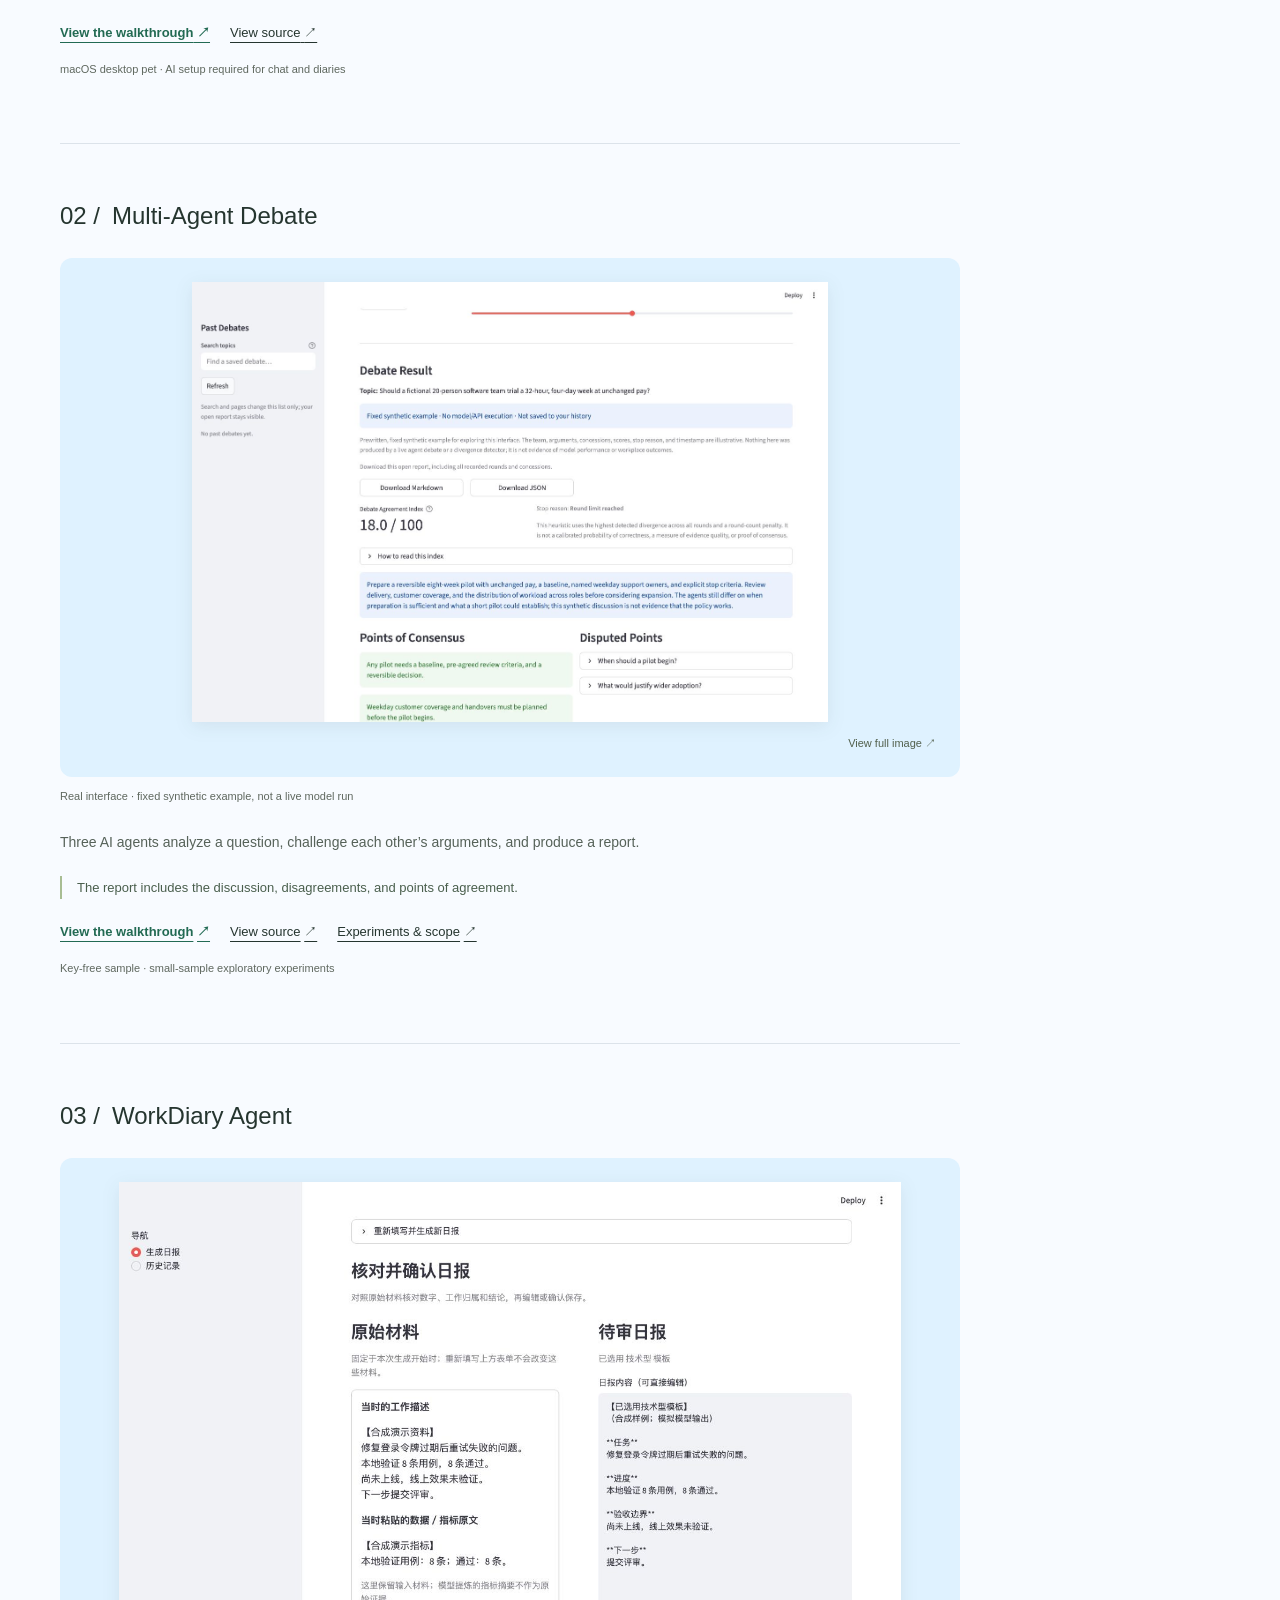
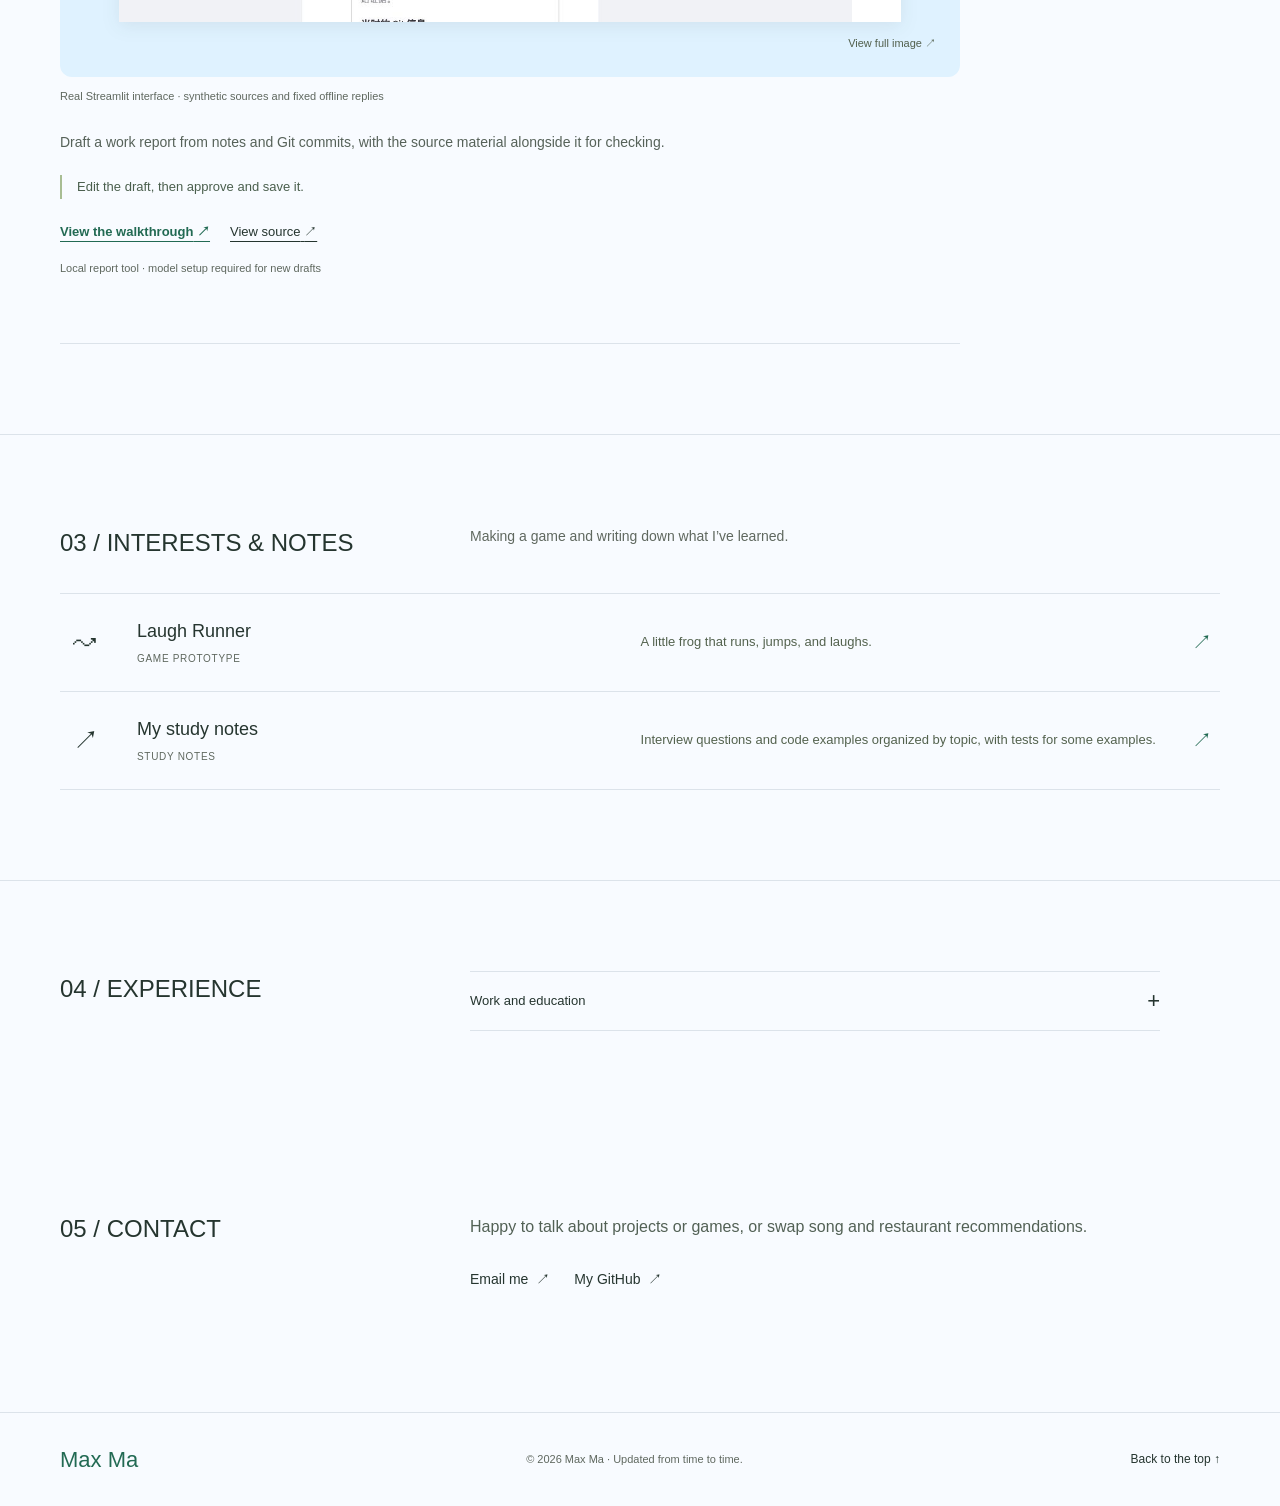
==== commit 6e5a5b62: "Separate experience and unify homepage blue backgrounds" ====
--- a/index.html
+++ b/index.html
@@ -10,7 +10,7 @@
 <meta name="twitter:card" content="summary">
 <title>Max Ma · 个人主页</title>
 <link rel="icon" href="data:image/svg+xml,%3Csvg xmlns='http://www.w3.org/2000/svg' viewBox='0 0 64 64'%3E%3Crect width='64' height='64' rx='16' fill='%23226a53'/%3E%3Ctext x='32' y='47' text-anchor='middle' font-family='Georgia' font-size='48' fill='%23e0ed9b'%3EM%3C/text%3E%3C/svg%3E">
-<link rel="stylesheet" href="site.css?v=b2453a7a763d"><script src="site.js?v=009a7ebadfa8" defer></script>
+<link rel="stylesheet" href="site.css?v=3f172fc211c4"><script src="site.js?v=009a7ebadfa8" defer></script>
 </head><body>
 
 <a class="skip-link" href="#main"><span data-zh="跳到主要内容" data-hant="跳到主要內容" data-en="Skip to content">跳到主要内容</span></a>
@@ -57,9 +57,9 @@
 <figure class="project-media"><a class="screen-mat" href="assets/workdiary-review.jpg" target="_blank" rel="noopener noreferrer"><img src="assets/workdiary-review.jpg" width="1280" height="720" alt="WorkDiary 的原始材料与待审日报并排显示" data-alt-zh="WorkDiary 的原始材料与待审日报并排显示" data-alt-hant="WorkDiary 的原始材料與待審日報並排顯示" data-alt-en="WorkDiary showing original sources beside an editable report" loading="lazy" decoding="async"><span class="image-hint" data-zh="放大看看 ↗" data-hant="放大看看 ↗" data-en="View full image ↗">放大看看 ↗</span></a><figcaption data-zh="真实 Streamlit 界面 · 合成材料与固定离线回复" data-hant="真實 Streamlit 介面 · 合成材料與固定離線回覆" data-en="Real Streamlit interface · synthetic sources and fixed offline replies">真实 Streamlit 界面 · 合成材料与固定离线回复</figcaption></figure>
 <div class="project-copy"><p class="project-description" data-zh="根据工作笔记和 Git 记录起草日报，可以对照原始材料检查内容。" data-hant="根據工作筆記和 Git 記錄起草日報，可以對照原始材料檢查內容。" data-en="Draft a work report from notes and Git commits, with the source material alongside it for checking.">根据工作笔记和 Git 记录起草日报，可以对照原始材料检查内容。</p><p class="project-thought" data-zh="草稿可以修改，确认后再保存。" data-hant="草稿可以修改，確認後再儲存。" data-en="Edit the draft, then approve and save it.">草稿可以修改，确认后再保存。</p>
 <div class="project-actions"><a class="primary-link" href="https://github.com/xyma2003/workdiary-agent/blob/main/docs/demo.md" target="_blank" rel="noopener noreferrer"><span data-zh="看演示说明" data-hant="看示範說明" data-en="View the walkthrough">看演示说明</span> <span aria-hidden="true">↗</span></a><a class="" href="https://github.com/xyma2003/workdiary-agent" target="_blank" rel="noopener noreferrer"><span data-zh="看代码" data-hant="看程式碼" data-en="View source">看代码</span> <span aria-hidden="true">↗</span></a></div><p class="project-tag" data-zh="本地日报工具 · 生成新日报需配置模型" data-hant="本地日報工具 · 產生新日報需設定模型" data-en="Local report tool · model setup required for new drafts">本地日报工具 · 生成新日报需配置模型</p></div></article></section><section class="sidequests" id="sidequests" aria-labelledby="side-title"><div class="section shell"><div class="section-heading"><h2 class="section-index" id="side-title" data-zh="03 / 兴趣与记录" data-hant="03 / 興趣與記錄" data-en="03 / INTERESTS &amp; NOTES">03 / 兴趣与记录</h2><div><p class="section-description" data-zh="做个小游戏，整理些学习笔记。" data-hant="做個小遊戲，整理些學習筆記。" data-en="Making a game and writing down what I’ve learned.">做个小游戏，整理些学习笔记。</p></div></div><div class="side-list"><a class="side-link" href="https://github.com/xyma2003/laugh-runner-prototype" target="_blank" rel="noopener noreferrer"><span class="side-icon" aria-hidden="true">↝</span><div><span class="side-title" data-zh="奶蛙跑酷" data-hant="奶蛙跑酷" data-en="Laugh Runner">奶蛙跑酷</span><span class="side-tag" data-zh="游戏原型" data-hant="遊戲原型" data-en="GAME PROTOTYPE">游戏原型</span></div><span class="side-description" data-zh="一只会跑、会跳、会大笑的奶蛙。" data-hant="一隻會跑、會跳、會大笑的奶蛙。" data-en="A little frog that runs, jumps, and laughs.">一只会跑、会跳、会大笑的奶蛙。</span><span class="side-arrow" aria-hidden="true">↗</span></a><a class="side-link" href="https://github.com/xyma2003/interview-bagu" target="_blank" rel="noopener noreferrer"><span class="side-icon" aria-hidden="true">↗</span><div><span class="side-title" data-zh="我的学习笔记" data-hant="我的學習筆記" data-en="My study notes">我的学习笔记</span><span class="side-tag" data-zh="面试知识库" data-hant="面試知識庫" data-en="STUDY NOTES">面试知识库</span></div><span class="side-description" data-zh="按主题整理的面试题和代码示例，部分示例有测试。" data-hant="按主題整理的面試題和程式碼範例，部分範例有測試。" data-en="Interview questions and code examples organized by topic, with tests for some examples.">按主题整理的面试题和代码示例，部分示例有测试。</span><span class="side-arrow" aria-hidden="true">↗</span></a></div></div></section>
-<section class="section shell contact-section" id="contact" aria-labelledby="contact-title">
-<div><h2 class="section-index" id="contact-title" data-zh="04 / 联系方式" data-hant="04 / 聯絡方式" data-en="04 / CONTACT">04 / 联系方式</h2></div>
-<div class="about-copy"><p data-zh="可以聊项目，也可以聊游戏、推荐歌和餐厅。" data-hant="可以聊專案，也可以聊遊戲、推薦歌和餐廳。" data-en="Happy to talk about projects or games, or swap song and restaurant recommendations.">可以聊项目，也可以聊游戏、推荐歌和餐厅。</p><div class="about-links"><a class="text-link" href="mailto:u3594619@connect.hku.hk" target="_blank" rel="noopener noreferrer"><span data-zh="给我发邮件" data-hant="給我發郵件" data-en="Email me">给我发邮件</span> <span aria-hidden="true">↗</span></a><a class="text-link" href="https://github.com/xyma2003" target="_blank" rel="noopener noreferrer"><span data-zh="我的 GitHub" data-hant="我的 GitHub" data-en="My GitHub">我的 GitHub</span> <span aria-hidden="true">↗</span></a></div>
+<section class="section shell experience-section" id="background" aria-labelledby="experience-title">
+<div><h2 class="section-index" id="experience-title" data-zh="04 / 经历" data-hant="04 / 經歷" data-en="04 / EXPERIENCE">04 / 经历</h2></div>
+<div class="about-copy">
 <details class="background" id="experience"><summary><span data-zh="工作与教育经历" data-hant="工作與教育經歷" data-en="Work and education">工作与教育经历</span></summary><div class="background-body"><h3 data-zh="工作经历" data-hant="工作經歷" data-en="Work experience">工作经历</h3><div class="timeline">
           <article class="role">
             <div class="role-date" data-zh="2025.09 — 至今" data-hant="2025.09 — 至今" data-en="Sep 2025 — Present">2025.09 — 至今</div>
@@ -84,6 +84,11 @@
           <article class="school"><span class="school-year">2021 — 2025</span><h3 data-zh="香港大学（HKU）" data-hant="香港大學（HKU）" data-en="The University of Hong Kong (HKU)">香港大学（HKU）</h3><p data-zh="工程学院，双主修计算机科学与金融科技，文理学士。连续 4 年全额奖学金。" data-hant="工程學院，雙主修計算機科學與金融科技，文理學士。連續 4 年全額獎學金。" data-en="Faculty of Engineering, double major in Computer Science and Financial Technology, Bachelor of Arts and Sciences. Full scholarship for four consecutive years.">工程学院，双主修计算机科学与金融科技，文理学士。连续 4 年全额奖学金。</p></article>
           <article class="school"><span class="school-year">2024</span><h3 data-zh="英属哥伦比亚大学（UBC）" data-hant="英屬哥倫比亞大學（UBC）" data-en="University of British Columbia (UBC)">英属哥伦比亚大学（UBC）</h3><p data-zh="交换生，计算机科学专业。" data-hant="交換生，計算機科學專業。" data-en="Exchange student in Computer Science.">交换生，计算机科学专业。</p></article>
 </div></div></details>
+</div></section>
+<section class="section shell contact-section" id="contact" aria-labelledby="contact-title">
+<div><h2 class="section-index" id="contact-title" data-zh="05 / 联系方式" data-hant="05 / 聯絡方式" data-en="05 / CONTACT">05 / 联系方式</h2></div>
+<div class="about-copy"><p data-zh="可以聊项目，也可以聊游戏、推荐歌和餐厅。" data-hant="可以聊專案，也可以聊遊戲、推薦歌和餐廳。" data-en="Happy to talk about projects or games, or swap song and restaurant recommendations.">可以聊项目，也可以聊游戏、推荐歌和餐厅。</p><div class="about-links"><a class="text-link" href="mailto:u3594619@connect.hku.hk" target="_blank" rel="noopener noreferrer"><span data-zh="给我发邮件" data-hant="給我發郵件" data-en="Email me">给我发邮件</span> <span aria-hidden="true">↗</span></a><a class="text-link" href="https://github.com/xyma2003" target="_blank" rel="noopener noreferrer"><span data-zh="我的 GitHub" data-hant="我的 GitHub" data-en="My GitHub">我的 GitHub</span> <span aria-hidden="true">↗</span></a></div>
+
 </div></section></main>
 <footer class="footer"><div class="shell footer-inner"><span class="footer-sign">Max Ma</span><span class="footer-note">© <span id="year">2026</span> Max Ma · <span data-zh="不定期更新。" data-hant="不定期更新。" data-en="Updated from time to time.">不定期更新。</span></span><a class="back-top" href="#top"><span data-zh="回到开头 ↑" data-hant="回到開頭 ↑" data-en="Back to the top ↑">回到开头 ↑</span></a></div></footer>
 </body></html>
--- a/site.css
+++ b/site.css
@@ -1,5 +1,5 @@
 :root {
-  --paper:#f6f3eb; --ink:#25352f; --muted:#5f685f; --line:#d9ddd2;
+  --paper:#f8fbff; --ink:#25352f; --muted:#5f685f; --line:#dce3ea;
   --green:#226a53; --lime:#e0ed9b; --orange:#bd573b; --white:#fffefa;
   --font:"YouYuan","幼圆","Avenir Next","PingFang SC","Hiragino Sans GB","Microsoft YaHei",sans-serif;
 }
@@ -14,7 +14,7 @@
 .shell { width:min(1160px,calc(100% - 80px)); margin-inline:auto; }
 .skip-link { position:fixed; top:10px; left:10px; z-index:100; background:var(--ink); color:white; padding:10px 16px; transform:translateY(-160%); }
 .skip-link:focus { transform:translateY(0); }
-.header { position:sticky; top:0; z-index:20; background:rgba(246,243,235,.96); border-bottom:1px solid var(--line); }
+.header { position:sticky; top:0; z-index:20; background:rgba(248,251,255,.96); border-bottom:1px solid var(--line); }
 .nav { display:flex; align-items:center; min-height:82px; gap:32px; }
 .wordmark { display:inline-flex; align-items:center; text-decoration:none; font-size:25px; font-weight:600; letter-spacing:-.04em; }
 .nav-links { margin-left:auto; display:flex; gap:28px; }
@@ -45,11 +45,9 @@
 .project:last-of-type { margin-bottom:0; }
 .project-media { margin:0; min-width:0; }
 .project-copy { max-width:760px; min-width:0; }
-.screen-mat { padding:24px; background:#dfe9d9; border-radius:12px; display:block; position:relative; text-decoration:none; }
-.screen-mat:hover { background:#d6e3ce; }
+.screen-mat { padding:24px; background:#dff2ff; border-radius:12px; display:block; position:relative; text-decoration:none; }
+.screen-mat:hover { background:#d5edff; }
 .screen-mat img { width:100%; height:auto; max-height:440px; object-fit:contain; filter:drop-shadow(0 4px 9px #20322814); }
-.project-debate .screen-mat { background:#e5e9f1; }
-.project-workdiary .screen-mat { background:#ede4d9; }
 .image-hint { display:block; text-align:right; margin-top:12px; font-size:11px; color:#52604d; }
 figcaption { margin-top:10px; font-size:11px; color:var(--muted); line-height:1.65; }
 .project-label { display:flex; align-items:baseline; gap:12px; }
@@ -60,22 +58,22 @@
 .project-actions a { font-size:13px; }
 .primary-link { color:var(--green); font-weight:650; }
 .project-tag { margin-top:16px; font-size:11px; color:var(--muted); }
-.sidequests { background:#e9eddf; border-block:1px solid #d6decd; }
+.sidequests { background:var(--paper); border-block:1px solid var(--line); }
 .sidequests .section-heading { margin-bottom:32px; }
-.side-list { border-top:1px solid #c9d2bf; }
-.side-link { display:grid; grid-template-columns:52px 1fr 1.1fr 28px; align-items:center; gap:25px; text-decoration:none; padding:24px 0; border-bottom:1px solid #c9d2bf; }
+.side-list { border-top:1px solid var(--line); }
+.side-link { display:grid; grid-template-columns:52px 1fr 1.1fr 28px; align-items:center; gap:25px; text-decoration:none; padding:24px 0; border-bottom:1px solid var(--line); }
 .side-link:hover .side-title { color:var(--green); text-decoration:underline; }
 .side-icon { font-size:26px; text-align:center; }
 .side-title { font-size:18px; font-weight:500; line-height:1.5; }
 .side-tag { display:block; font-size:10px; text-transform:uppercase; color:var(--muted); font-weight:400; letter-spacing:.07em; margin-top:5px; }
 .side-description { font-size:13px; color:#53624e; }
 .side-arrow { font-size:20px; color:var(--green); }
-.about,.contact-section { display:grid; grid-template-columns:1fr 2fr; gap:35px; }
+.about,.experience-section,.contact-section { display:grid; grid-template-columns:1fr 2fr; gap:35px; }
 .about { border-bottom:1px solid var(--line); }
 .about-copy { max-width:690px; }
 .about-copy>p { font-size:16px; line-height:1.95; color:#526155; margin:0 0 20px; }
 .about-links { display:flex; gap:24px; flex-wrap:wrap; margin:26px 0 30px; }
-.background { border-block:1px solid var(--line); margin-top:38px; }
+.background { border-block:1px solid var(--line); margin:0; }
 .background summary { cursor:pointer; padding:18px 0; font-size:13px; list-style:none; display:flex; justify-content:space-between; gap:20px; }
 .background summary::-webkit-details-marker { display:none; }
 .background summary::after { content:"+"; font-size:22px; line-height:1; }
@@ -104,7 +102,7 @@
   .screen-mat { padding:16px; }
   .nav { gap:22px; }
   .nav-links { gap:22px; }
-  .section-heading,.about,.contact-section { grid-template-columns:1fr 2fr; gap:24px; }
+  .section-heading,.about,.experience-section,.contact-section { grid-template-columns:1fr 2fr; gap:24px; }
 }
 @media (max-width:760px) {
   html { scroll-padding-top:125px; }
@@ -122,7 +120,7 @@
   .hero-note { font-size:10px; letter-spacing:.04em; }
   .hero-note>span:last-child { display:none; }
   .section { padding:56px 0; }
-  .section-heading,.about,.contact-section { grid-template-columns:1fr; gap:12px; }
+  .section-heading,.about,.experience-section,.contact-section { grid-template-columns:1fr; gap:12px; }
   .section-heading { margin-bottom:30px; }
   .section-index,.project-label { font-size:20px; }
   .project { gap:18px; margin-bottom:36px; padding-bottom:36px; }
@@ -135,9 +133,8 @@
   .side-arrow { grid-column:3; grid-row:1; }
   .side-title { font-size:17px; }
   .side-icon { font-size:24px; }
-  .about,.contact-section { gap:18px; }
+  .about,.experience-section,.contact-section { gap:18px; }
   .about-copy>p { font-size:15px; }
-  .background { margin-top:28px; }
   .education { grid-template-columns:1fr; gap:12px; }
   .footer-inner { flex-wrap:wrap; gap:12px; }
   .footer-note { order:3; width:100%; }
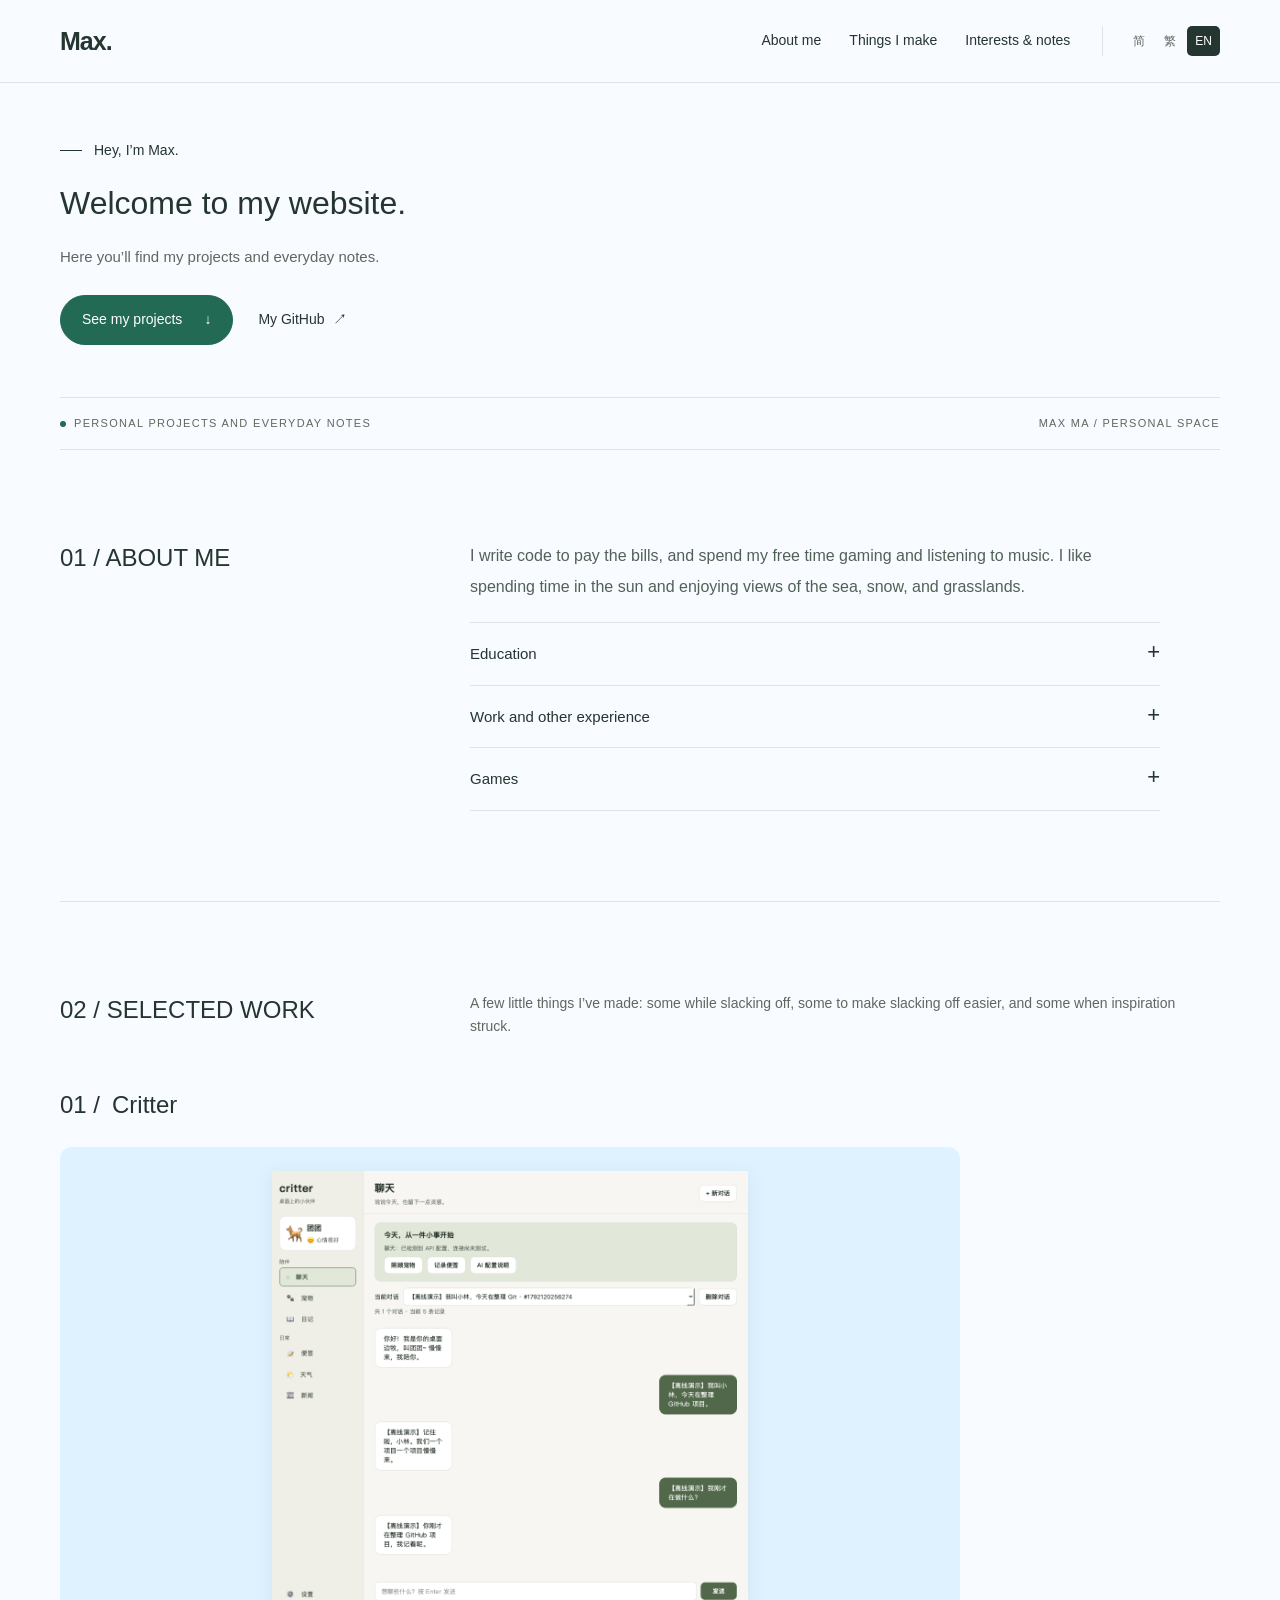
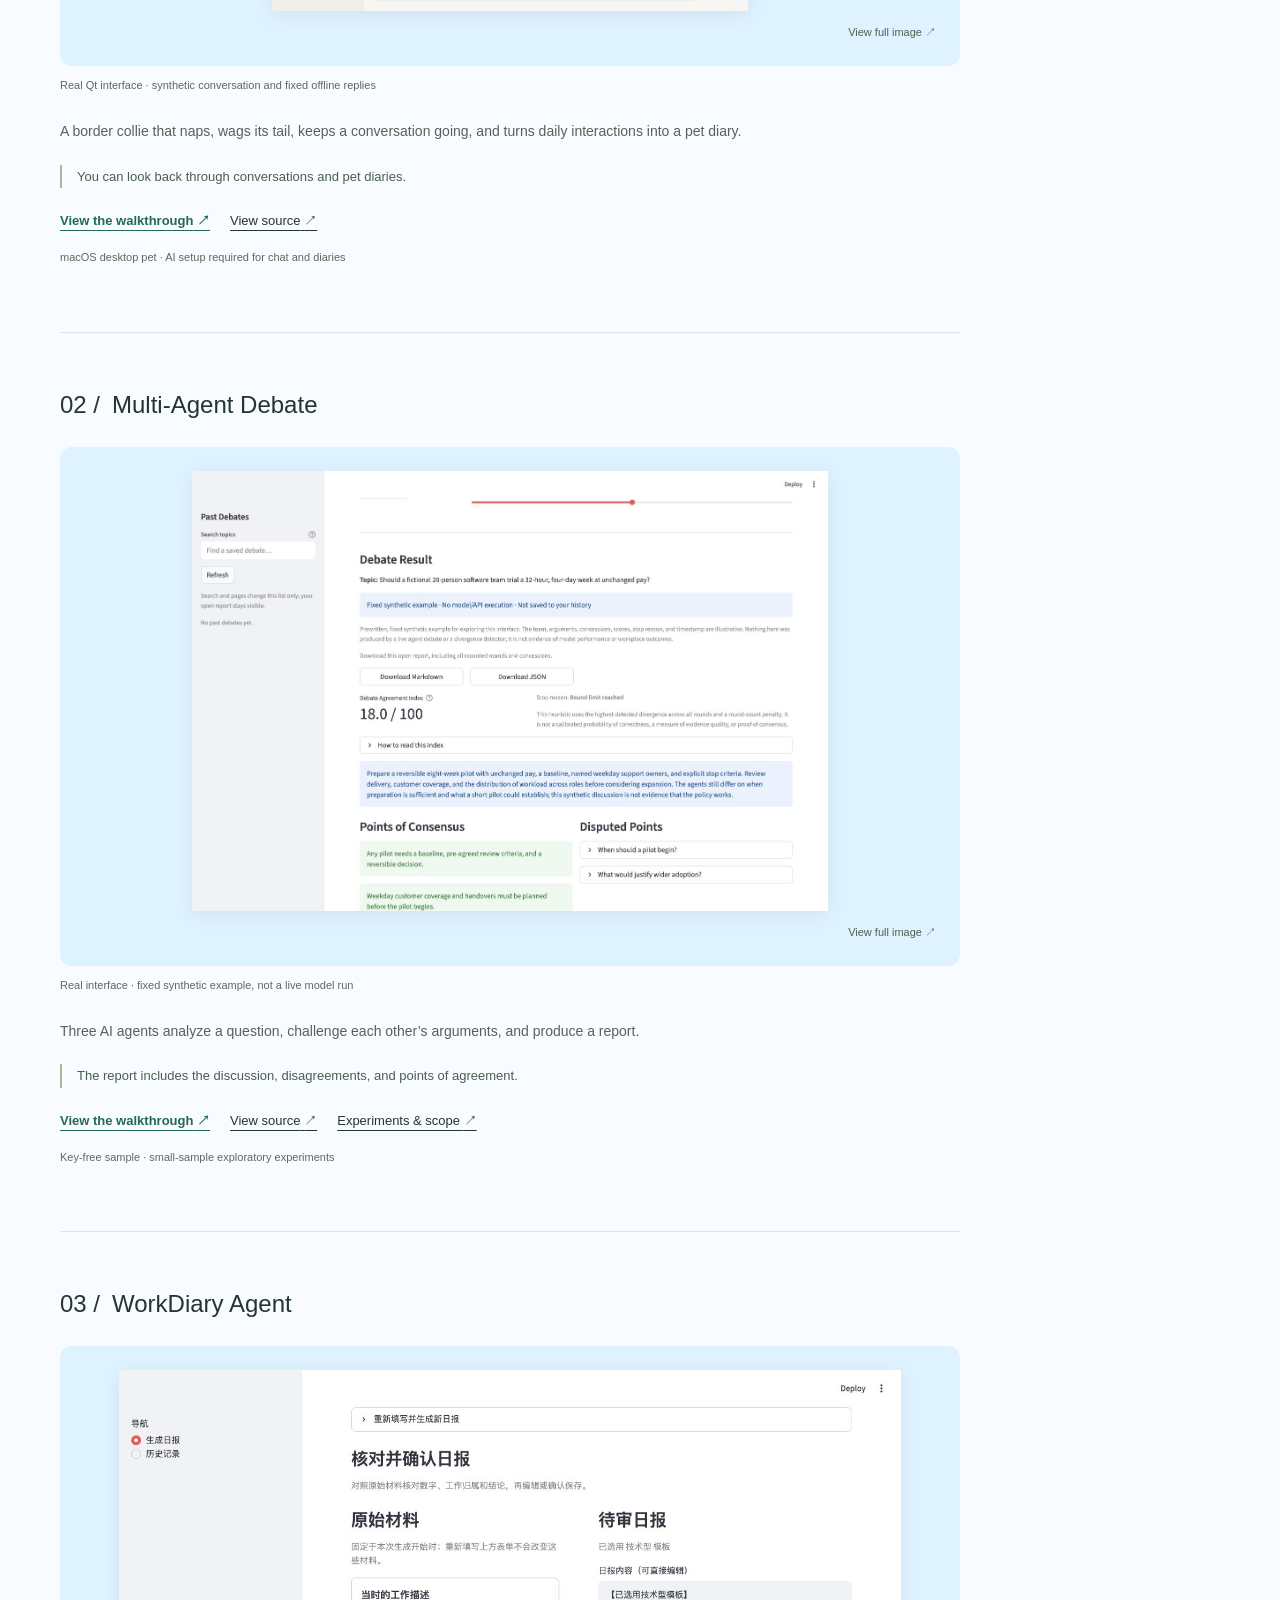
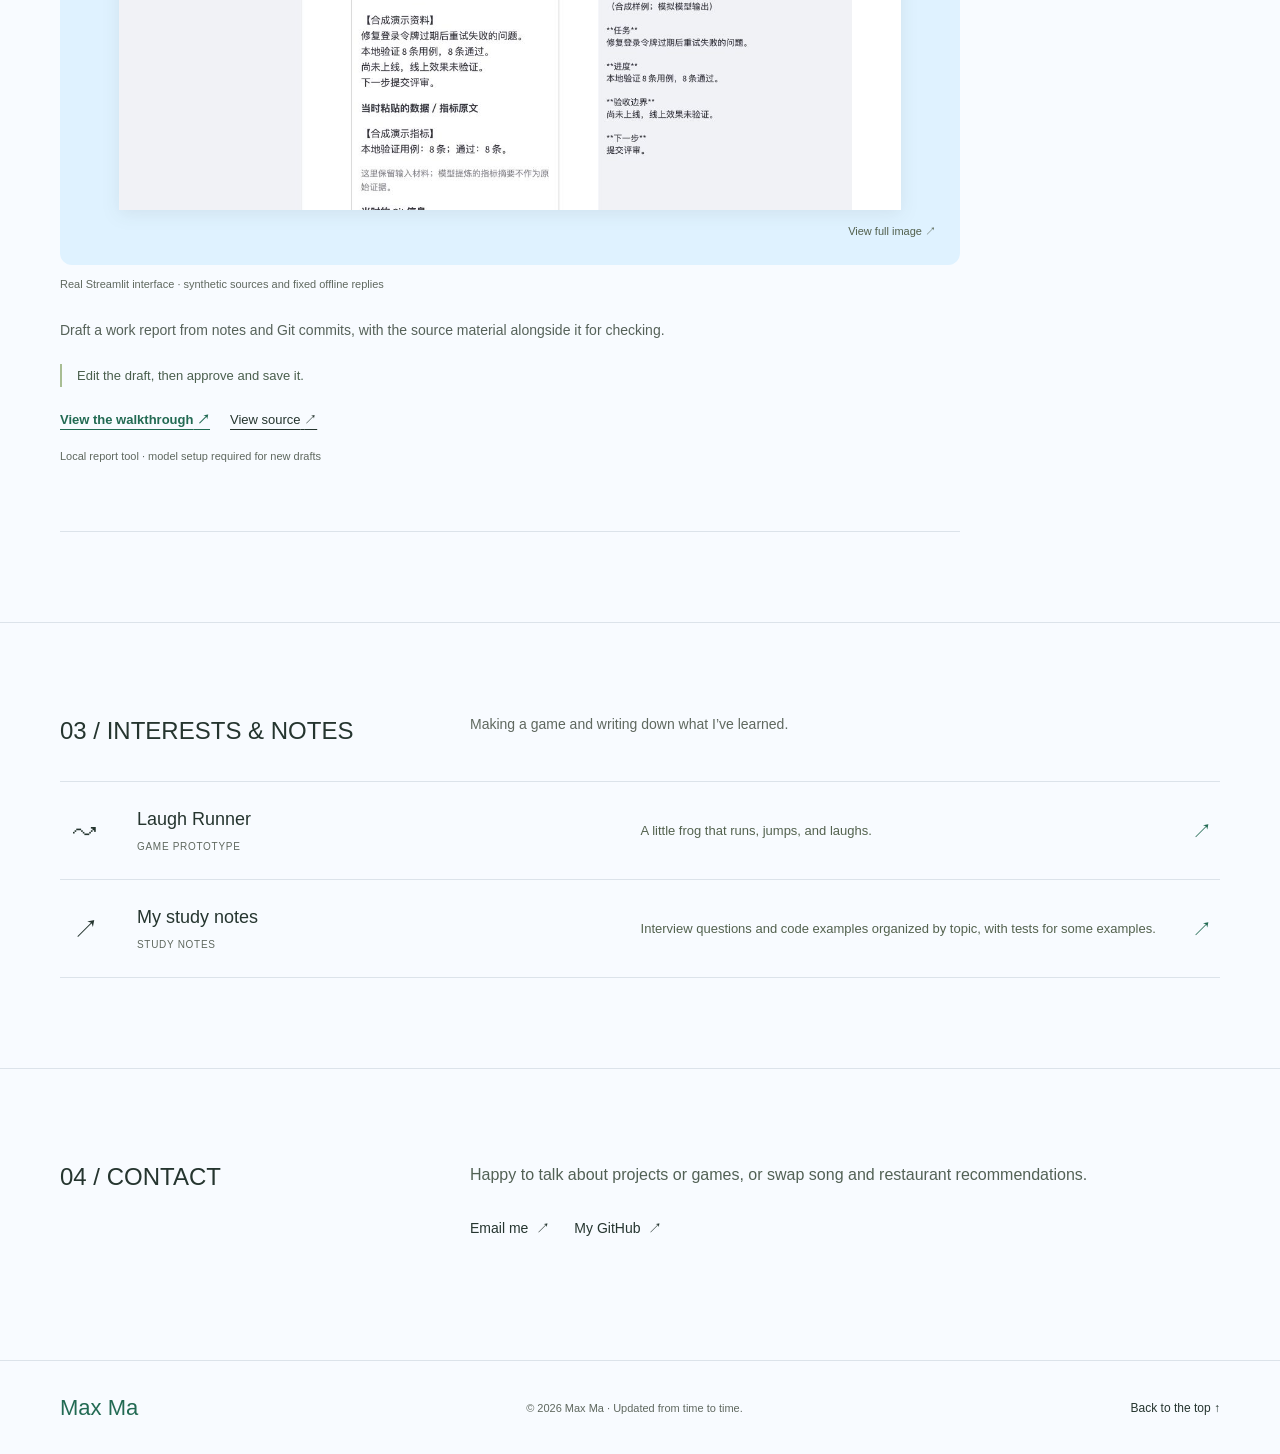
==== commit bffd8294: "Group education work and games within About" ====
--- a/index.html
+++ b/index.html
@@ -10,7 +10,7 @@
 <meta name="twitter:card" content="summary">
 <title>Max Ma · 个人主页</title>
 <link rel="icon" href="data:image/svg+xml,%3Csvg xmlns='http://www.w3.org/2000/svg' viewBox='0 0 64 64'%3E%3Crect width='64' height='64' rx='16' fill='%23226a53'/%3E%3Ctext x='32' y='47' text-anchor='middle' font-family='Georgia' font-size='48' fill='%23e0ed9b'%3EM%3C/text%3E%3C/svg%3E">
-<link rel="stylesheet" href="site.css?v=3f172fc211c4"><script src="site.js?v=009a7ebadfa8" defer></script>
+<link rel="stylesheet" href="site.css?v=035cc36cd4f1"><script src="site.js?v=009a7ebadfa8" defer></script>
 </head><body>
 
 <a class="skip-link" href="#main"><span data-zh="跳到主要内容" data-hant="跳到主要內容" data-en="Skip to content">跳到主要内容</span></a>
@@ -41,26 +41,16 @@
 <div><h2 class="section-index" id="about-title" data-zh="01 / 关于我" data-hant="01 / 關於我" data-en="01 / ABOUT ME">01 / 关于我</h2></div>
 <div class="about-copy">
 <p data-zh="平时写点代码赚口粮，闲下来打打游戏、听听歌。爱晒太阳，喜欢看海看雪看草原。" data-hant="平時寫點程式賺口糧，閒下來打打遊戲、聽聽歌。愛曬太陽，喜歡看海看雪看草原。" data-en="I write code to pay the bills, and spend my free time gaming and listening to music. I like spending time in the sun and enjoying views of the sea, snow, and grasslands.">平时写点代码赚口粮，闲下来打打游戏、听听歌。爱晒太阳，喜欢看海看雪看草原。</p>
-</div></section>
-<section class="section shell" id="work" aria-labelledby="work-title">
-<div class="section-heading"><h2 class="section-index" id="work-title" data-zh="02 / 做过的东西" data-hant="02 / 做過的東西" data-en="02 / SELECTED WORK">02 / 做过的东西</h2><div><p class="section-description" data-zh="这是我做的一些小东西，可能是摸鱼时候做的，可能是为了摸鱼做的，也有可能是灵感来了做的" data-hant="這是我做的一些小東西，可能是摸魚時候做的，可能是為了摸魚做的，也有可能是靈感來了做的" data-en="A few little things I’ve made: some while slacking off, some to make slacking off easier, and some when inspiration struck.">这是我做的一些小东西，可能是摸鱼时候做的，可能是为了摸鱼做的，也有可能是灵感来了做的</p></div></div>
-<article class="project" id="critter" aria-labelledby="critter-title">
-<h3 class="project-label" id="critter-title"><span class="num">01 /</span> <span>Critter</span></h3>
-<figure class="project-media"><a class="screen-mat" href="assets/critter-chat.png" target="_blank" rel="noopener noreferrer"><img src="assets/critter-chat.png" width="1040" height="960" alt="Critter 的聊天界面，展示离线示例对话" data-alt-zh="Critter 的聊天界面，展示离线示例对话" data-alt-hant="Critter 的聊天介面，展示離線範例對話" data-alt-en="Critter’s chat interface showing a synthetic offline conversation" loading="lazy" decoding="async"><span class="image-hint" data-zh="放大看看 ↗" data-hant="放大看看 ↗" data-en="View full image ↗">放大看看 ↗</span></a><figcaption data-zh="真实 Qt 界面 · 合成对话与固定离线回复" data-hant="真實 Qt 介面 · 合成對話與固定離線回覆" data-en="Real Qt interface · synthetic conversation and fixed offline replies">真实 Qt 界面 · 合成对话与固定离线回复</figcaption></figure>
-<div class="project-copy"><p class="project-description" data-zh="会打盹、会摇尾，能接着上次的对话聊，也能把今天的互动写成宠物日记。" data-hant="會打盹、會搖尾，能接著上次的對話聊，也能把今天的互動寫成寵物日記。" data-en="A border collie that naps, wags its tail, keeps a conversation going, and turns daily interactions into a pet diary.">会打盹、会摇尾，能接着上次的对话聊，也能把今天的互动写成宠物日记。</p><p class="project-thought" data-zh="聊天记录和宠物日记都可以回看。" data-hant="聊天記錄和寵物日記都可以回看。" data-en="You can look back through conversations and pet diaries.">聊天记录和宠物日记都可以回看。</p>
-<div class="project-actions"><a class="primary-link" href="https://github.com/xyma2003/critter/blob/main/docs/demo.md" target="_blank" rel="noopener noreferrer"><span data-zh="看演示说明" data-hant="看示範說明" data-en="View the walkthrough">看演示说明</span> <span aria-hidden="true">↗</span></a><a class="" href="https://github.com/xyma2003/critter" target="_blank" rel="noopener noreferrer"><span data-zh="看代码" data-hant="看程式碼" data-en="View source">看代码</span> <span aria-hidden="true">↗</span></a></div><p class="project-tag" data-zh="macOS 桌宠 · 聊天与日记需配置 AI" data-hant="macOS 桌寵 · 聊天與日記需設定 AI" data-en="macOS desktop pet · AI setup required for chat and diaries">macOS 桌宠 · 聊天与日记需配置 AI</p></div></article><article class="project project-debate" id="debate" aria-labelledby="debate-title">
-<h3 class="project-label" id="debate-title"><span class="num">02 /</span> <span>Multi-Agent Debate</span></h3>
-<figure class="project-media"><a class="screen-mat" href="assets/debate-report.jpg" target="_blank" rel="noopener noreferrer"><img src="assets/debate-report.jpg" width="1441" height="998" alt="Multi-Agent Debate 的固定样例报告，含分歧与一致观点" data-alt-zh="Multi-Agent Debate 的固定样例报告，含分歧与一致观点" data-alt-hant="Multi-Agent Debate 的固定範例報告，含分歧與一致觀點" data-alt-en="A fixed sample debate report with disagreements and points of consensus" loading="lazy" decoding="async"><span class="image-hint" data-zh="放大看看 ↗" data-hant="放大看看 ↗" data-en="View full image ↗">放大看看 ↗</span></a><figcaption data-zh="真实界面 · 固定合成样例，非真实模型运行" data-hant="真實介面 · 固定合成範例，非真實模型執行" data-en="Real interface · fixed synthetic example, not a live model run">真实界面 · 固定合成样例，非真实模型运行</figcaption></figure>
-<div class="project-copy"><p class="project-description" data-zh="三个 AI 角色分别分析问题，再相互质疑，最后整理成报告。" data-hant="三個 AI 角色分別分析問題，再相互質疑，最後整理成報告。" data-en="Three AI agents analyze a question, challenge each other’s arguments, and produce a report.">三个 AI 角色分别分析问题，再相互质疑，最后整理成报告。</p><p class="project-thought" data-zh="报告里能看到讨论过程，以及各方的分歧和共识。" data-hant="報告裡能看到討論過程，以及各方的分歧和共識。" data-en="The report includes the discussion, disagreements, and points of agreement.">报告里能看到讨论过程，以及各方的分歧和共识。</p>
-<div class="project-actions"><a class="primary-link" href="https://github.com/xyma2003/multi-agent-debate/blob/main/README_zh.md" data-href-zh="https://github.com/xyma2003/multi-agent-debate/blob/main/README_zh.md" data-href-hant="https://github.com/xyma2003/multi-agent-debate/blob/main/README_zh.md" data-href-en="https://github.com/xyma2003/multi-agent-debate/blob/main/README.md" target="_blank" rel="noopener noreferrer"><span data-zh="看演示说明" data-hant="看示範說明" data-en="View the walkthrough">看演示说明</span> <span aria-hidden="true">↗</span></a><a class="" href="https://github.com/xyma2003/multi-agent-debate" target="_blank" rel="noopener noreferrer"><span data-zh="看代码" data-hant="看程式碼" data-en="View source">看代码</span> <span aria-hidden="true">↗</span></a><a class="" href="https://github.com/xyma2003/multi-agent-debate/blob/main/results/README.md" target="_blank" rel="noopener noreferrer"><span data-zh="实验与范围" data-hant="實驗與範圍" data-en="Experiments &amp; scope">实验与范围</span> <span aria-hidden="true">↗</span></a></div><p class="project-tag" data-zh="无密钥可看样例 · 实验为小样本探索" data-hant="無金鑰可看範例 · 實驗為小樣本探索" data-en="Key-free sample · small-sample exploratory experiments">无密钥可看样例 · 实验为小样本探索</p></div></article><article class="project project-workdiary" id="workdiary" aria-labelledby="workdiary-title">
-<h3 class="project-label" id="workdiary-title"><span class="num">03 /</span> <span>WorkDiary Agent</span></h3>
-<figure class="project-media"><a class="screen-mat" href="assets/workdiary-review.jpg" target="_blank" rel="noopener noreferrer"><img src="assets/workdiary-review.jpg" width="1280" height="720" alt="WorkDiary 的原始材料与待审日报并排显示" data-alt-zh="WorkDiary 的原始材料与待审日报并排显示" data-alt-hant="WorkDiary 的原始材料與待審日報並排顯示" data-alt-en="WorkDiary showing original sources beside an editable report" loading="lazy" decoding="async"><span class="image-hint" data-zh="放大看看 ↗" data-hant="放大看看 ↗" data-en="View full image ↗">放大看看 ↗</span></a><figcaption data-zh="真实 Streamlit 界面 · 合成材料与固定离线回复" data-hant="真實 Streamlit 介面 · 合成材料與固定離線回覆" data-en="Real Streamlit interface · synthetic sources and fixed offline replies">真实 Streamlit 界面 · 合成材料与固定离线回复</figcaption></figure>
-<div class="project-copy"><p class="project-description" data-zh="根据工作笔记和 Git 记录起草日报，可以对照原始材料检查内容。" data-hant="根據工作筆記和 Git 記錄起草日報，可以對照原始材料檢查內容。" data-en="Draft a work report from notes and Git commits, with the source material alongside it for checking.">根据工作笔记和 Git 记录起草日报，可以对照原始材料检查内容。</p><p class="project-thought" data-zh="草稿可以修改，确认后再保存。" data-hant="草稿可以修改，確認後再儲存。" data-en="Edit the draft, then approve and save it.">草稿可以修改，确认后再保存。</p>
-<div class="project-actions"><a class="primary-link" href="https://github.com/xyma2003/workdiary-agent/blob/main/docs/demo.md" target="_blank" rel="noopener noreferrer"><span data-zh="看演示说明" data-hant="看示範說明" data-en="View the walkthrough">看演示说明</span> <span aria-hidden="true">↗</span></a><a class="" href="https://github.com/xyma2003/workdiary-agent" target="_blank" rel="noopener noreferrer"><span data-zh="看代码" data-hant="看程式碼" data-en="View source">看代码</span> <span aria-hidden="true">↗</span></a></div><p class="project-tag" data-zh="本地日报工具 · 生成新日报需配置模型" data-hant="本地日報工具 · 產生新日報需設定模型" data-en="Local report tool · model setup required for new drafts">本地日报工具 · 生成新日报需配置模型</p></div></article></section><section class="sidequests" id="sidequests" aria-labelledby="side-title"><div class="section shell"><div class="section-heading"><h2 class="section-index" id="side-title" data-zh="03 / 兴趣与记录" data-hant="03 / 興趣與記錄" data-en="03 / INTERESTS &amp; NOTES">03 / 兴趣与记录</h2><div><p class="section-description" data-zh="做个小游戏，整理些学习笔记。" data-hant="做個小遊戲，整理些學習筆記。" data-en="Making a game and writing down what I’ve learned.">做个小游戏，整理些学习笔记。</p></div></div><div class="side-list"><a class="side-link" href="https://github.com/xyma2003/laugh-runner-prototype" target="_blank" rel="noopener noreferrer"><span class="side-icon" aria-hidden="true">↝</span><div><span class="side-title" data-zh="奶蛙跑酷" data-hant="奶蛙跑酷" data-en="Laugh Runner">奶蛙跑酷</span><span class="side-tag" data-zh="游戏原型" data-hant="遊戲原型" data-en="GAME PROTOTYPE">游戏原型</span></div><span class="side-description" data-zh="一只会跑、会跳、会大笑的奶蛙。" data-hant="一隻會跑、會跳、會大笑的奶蛙。" data-en="A little frog that runs, jumps, and laughs.">一只会跑、会跳、会大笑的奶蛙。</span><span class="side-arrow" aria-hidden="true">↗</span></a><a class="side-link" href="https://github.com/xyma2003/interview-bagu" target="_blank" rel="noopener noreferrer"><span class="side-icon" aria-hidden="true">↗</span><div><span class="side-title" data-zh="我的学习笔记" data-hant="我的學習筆記" data-en="My study notes">我的学习笔记</span><span class="side-tag" data-zh="面试知识库" data-hant="面試知識庫" data-en="STUDY NOTES">面试知识库</span></div><span class="side-description" data-zh="按主题整理的面试题和代码示例，部分示例有测试。" data-hant="按主題整理的面試題和程式碼範例，部分範例有測試。" data-en="Interview questions and code examples organized by topic, with tests for some examples.">按主题整理的面试题和代码示例，部分示例有测试。</span><span class="side-arrow" aria-hidden="true">↗</span></a></div></div></section>
-<section class="section shell experience-section" id="background" aria-labelledby="experience-title">
-<div><h2 class="section-index" id="experience-title" data-zh="04 / 经历" data-hant="04 / 經歷" data-en="04 / EXPERIENCE">04 / 经历</h2></div>
-<div class="about-copy">
-<details class="background" id="experience"><summary><span data-zh="工作与教育经历" data-hant="工作與教育經歷" data-en="Work and education">工作与教育经历</span></summary><div class="background-body"><h3 data-zh="工作经历" data-hant="工作經歷" data-en="Work experience">工作经历</h3><div class="timeline">
+
+<div class="about-history" id="background">
+<details class="background" id="education"><summary><span data-zh="教育" data-hant="教育" data-en="Education">教育</span></summary><div class="background-body">
+<div class="education">
+          <article class="school"><span class="school-year">2021 — 2025</span><h3 data-zh="香港大学（HKU）" data-hant="香港大學（HKU）" data-en="The University of Hong Kong (HKU)">香港大学（HKU）</h3><p data-zh="工程学院，双主修计算机科学与金融科技，文理学士。连续 4 年全额奖学金。" data-hant="工程學院，雙主修計算機科學與金融科技，文理學士。連續 4 年全額獎學金。" data-en="Faculty of Engineering, double major in Computer Science and Financial Technology, Bachelor of Arts and Sciences. Full scholarship for four consecutive years.">工程学院，双主修计算机科学与金融科技，文理学士。连续 4 年全额奖学金。</p></article>
+          <article class="school"><span class="school-year">2024</span><h3 data-zh="英属哥伦比亚大学（UBC）" data-hant="英屬哥倫比亞大學（UBC）" data-en="University of British Columbia (UBC)">英属哥伦比亚大学（UBC）</h3><p data-zh="交换生，计算机科学专业。" data-hant="交換生，計算機科學專業。" data-en="Exchange student in Computer Science.">交换生，计算机科学专业。</p></article>
+</div>
+</div></details>
+<details class="background" id="experience"><summary><span data-zh="工作与其他经历" data-hant="工作與其他經歷" data-en="Work and other experience">工作与其他经历</span></summary><div class="background-body">
+<div class="timeline">
           <article class="role">
             <div class="role-date" data-zh="2025.09 — 至今" data-hant="2025.09 — 至今" data-en="Sep 2025 — Present">2025.09 — 至今</div>
             <div>
@@ -80,13 +70,36 @@
             <div class="hackathon-label"><span class="project-type" data-zh="黑客松项目 · 优秀奖" data-hant="黑客松項目 · 優秀獎" data-en="Hackathon project · Excellence Award">黑客松项目 · 优秀奖</span></div>
             <h3 data-zh="记忆碎片" data-hant="記憶碎片" data-en="Memory Fragments">记忆碎片</h3>
             <p data-zh="多模态记忆策展 Agent，串联素材解析、动态追问、主题规划与展览生成，并通过证据映射与失败回退保证内容可追溯。" data-hant="多模態記憶策展 Agent，串聯素材解析、動態追問、主題規劃與展覽生成，並通過證據映射與失敗回退保證內容可追溯。" data-en="A multimodal memory-curation agent spanning source analysis, adaptive interviews, theme planning, and exhibition generation, with evidence mapping and failure recovery for traceable output.">多模态记忆策展 Agent，串联素材解析、动态追问、主题规划与展览生成，并通过证据映射与失败回退保证内容可追溯。</p>
-            </article><h3 data-zh="教育经历" data-hant="教育經歷" data-en="Education">教育经历</h3><div class="education">
-          <article class="school"><span class="school-year">2021 — 2025</span><h3 data-zh="香港大学（HKU）" data-hant="香港大學（HKU）" data-en="The University of Hong Kong (HKU)">香港大学（HKU）</h3><p data-zh="工程学院，双主修计算机科学与金融科技，文理学士。连续 4 年全额奖学金。" data-hant="工程學院，雙主修計算機科學與金融科技，文理學士。連續 4 年全額獎學金。" data-en="Faculty of Engineering, double major in Computer Science and Financial Technology, Bachelor of Arts and Sciences. Full scholarship for four consecutive years.">工程学院，双主修计算机科学与金融科技，文理学士。连续 4 年全额奖学金。</p></article>
-          <article class="school"><span class="school-year">2024</span><h3 data-zh="英属哥伦比亚大学（UBC）" data-hant="英屬哥倫比亞大學（UBC）" data-en="University of British Columbia (UBC)">英属哥伦比亚大学（UBC）</h3><p data-zh="交换生，计算机科学专业。" data-hant="交換生，計算機科學專業。" data-en="Exchange student in Computer Science.">交换生，计算机科学专业。</p></article>
-</div></div></details>
+            </article>
+</div></details>
+<details class="background" id="games"><summary><span id="games-title" data-zh="游戏" data-hant="遊戲" data-en="Games">游戏</span></summary><div class="background-body">
+<dl class="games-list">
+<div><dt data-zh="手游" data-hant="手遊" data-en="Mobile games">手游</dt><dd data-zh="和平精英（大学时全港高校比赛第一名，现在已经修为散尽，年纪大了），王者荣耀，摩尔庄园等。" data-hant="和平精英（大學時全港高校比賽第一名，現在已經修為散盡，年紀大了），王者榮耀，摩爾莊園等。" data-en="Game for Peace (first place in a Hong Kong inter-university tournament during university; these days, my skills are gone and age is catching up with me), Honor of Kings, Moore Manor, and more.">和平精英（大学时全港高校比赛第一名，现在已经修为散尽，年纪大了），王者荣耀，摩尔庄园等。</dd></div>
+<div><dt data-zh="Steam" data-hant="Steam" data-en="Steam">Steam</dt><dd data-zh="双影奇境等。" data-hant="雙影奇境等。" data-en="Split Fiction and more.">双影奇境等。</dd></div>
+<div><dt data-zh="Switch" data-hant="Switch" data-en="Switch">Switch</dt><dd data-zh="双人成行，路易吉鬼屋，马里奥奥德赛等。" data-hant="雙人成行，路易吉鬼屋，瑪利歐奧德賽等。" data-en="It Takes Two, Luigi’s Mansion, Super Mario Odyssey, and more.">双人成行，路易吉鬼屋，马里奥奥德赛等。</dd></div>
+<div><dt data-zh="端游" data-hant="端遊" data-en="PC games">端游</dt><dd data-zh="穿越火线等。" data-hant="穿越火線等。" data-en="CrossFire and more.">穿越火线等。</dd></div>
+</dl>
+</div></details>
+</div>
 </div></section>
+<section class="section shell" id="work" aria-labelledby="work-title">
+<div class="section-heading"><h2 class="section-index" id="work-title" data-zh="02 / 做过的东西" data-hant="02 / 做過的東西" data-en="02 / SELECTED WORK">02 / 做过的东西</h2><div><p class="section-description" data-zh="这是我做的一些小东西，可能是摸鱼时候做的，可能是为了摸鱼做的，也有可能是灵感来了做的" data-hant="這是我做的一些小東西，可能是摸魚時候做的，可能是為了摸魚做的，也有可能是靈感來了做的" data-en="A few little things I’ve made: some while slacking off, some to make slacking off easier, and some when inspiration struck.">这是我做的一些小东西，可能是摸鱼时候做的，可能是为了摸鱼做的，也有可能是灵感来了做的</p></div></div>
+<article class="project" id="critter" aria-labelledby="critter-title">
+<h3 class="project-label" id="critter-title"><span class="num">01 /</span> <span>Critter</span></h3>
+<figure class="project-media"><a class="screen-mat" href="assets/critter-chat.png" target="_blank" rel="noopener noreferrer"><img src="assets/critter-chat.png" width="1040" height="960" alt="Critter 的聊天界面，展示离线示例对话" data-alt-zh="Critter 的聊天界面，展示离线示例对话" data-alt-hant="Critter 的聊天介面，展示離線範例對話" data-alt-en="Critter’s chat interface showing a synthetic offline conversation" loading="lazy" decoding="async"><span class="image-hint" data-zh="放大看看 ↗" data-hant="放大看看 ↗" data-en="View full image ↗">放大看看 ↗</span></a><figcaption data-zh="真实 Qt 界面 · 合成对话与固定离线回复" data-hant="真實 Qt 介面 · 合成對話與固定離線回覆" data-en="Real Qt interface · synthetic conversation and fixed offline replies">真实 Qt 界面 · 合成对话与固定离线回复</figcaption></figure>
+<div class="project-copy"><p class="project-description" data-zh="会打盹、会摇尾，能接着上次的对话聊，也能把今天的互动写成宠物日记。" data-hant="會打盹、會搖尾，能接著上次的對話聊，也能把今天的互動寫成寵物日記。" data-en="A border collie that naps, wags its tail, keeps a conversation going, and turns daily interactions into a pet diary.">会打盹、会摇尾，能接着上次的对话聊，也能把今天的互动写成宠物日记。</p><p class="project-thought" data-zh="聊天记录和宠物日记都可以回看。" data-hant="聊天記錄和寵物日記都可以回看。" data-en="You can look back through conversations and pet diaries.">聊天记录和宠物日记都可以回看。</p>
+<div class="project-actions"><a class="primary-link" href="https://github.com/xyma2003/critter/blob/main/docs/demo.md" target="_blank" rel="noopener noreferrer"><span data-zh="看演示说明" data-hant="看示範說明" data-en="View the walkthrough">看演示说明</span> <span aria-hidden="true">↗</span></a><a class="" href="https://github.com/xyma2003/critter" target="_blank" rel="noopener noreferrer"><span data-zh="看代码" data-hant="看程式碼" data-en="View source">看代码</span> <span aria-hidden="true">↗</span></a></div><p class="project-tag" data-zh="macOS 桌宠 · 聊天与日记需配置 AI" data-hant="macOS 桌寵 · 聊天與日記需設定 AI" data-en="macOS desktop pet · AI setup required for chat and diaries">macOS 桌宠 · 聊天与日记需配置 AI</p></div></article><article class="project project-debate" id="debate" aria-labelledby="debate-title">
+<h3 class="project-label" id="debate-title"><span class="num">02 /</span> <span>Multi-Agent Debate</span></h3>
+<figure class="project-media"><a class="screen-mat" href="assets/debate-report.jpg" target="_blank" rel="noopener noreferrer"><img src="assets/debate-report.jpg" width="1441" height="998" alt="Multi-Agent Debate 的固定样例报告，含分歧与一致观点" data-alt-zh="Multi-Agent Debate 的固定样例报告，含分歧与一致观点" data-alt-hant="Multi-Agent Debate 的固定範例報告，含分歧與一致觀點" data-alt-en="A fixed sample debate report with disagreements and points of consensus" loading="lazy" decoding="async"><span class="image-hint" data-zh="放大看看 ↗" data-hant="放大看看 ↗" data-en="View full image ↗">放大看看 ↗</span></a><figcaption data-zh="真实界面 · 固定合成样例，非真实模型运行" data-hant="真實介面 · 固定合成範例，非真實模型執行" data-en="Real interface · fixed synthetic example, not a live model run">真实界面 · 固定合成样例，非真实模型运行</figcaption></figure>
+<div class="project-copy"><p class="project-description" data-zh="三个 AI 角色分别分析问题，再相互质疑，最后整理成报告。" data-hant="三個 AI 角色分別分析問題，再相互質疑，最後整理成報告。" data-en="Three AI agents analyze a question, challenge each other’s arguments, and produce a report.">三个 AI 角色分别分析问题，再相互质疑，最后整理成报告。</p><p class="project-thought" data-zh="报告里能看到讨论过程，以及各方的分歧和共识。" data-hant="報告裡能看到討論過程，以及各方的分歧和共識。" data-en="The report includes the discussion, disagreements, and points of agreement.">报告里能看到讨论过程，以及各方的分歧和共识。</p>
+<div class="project-actions"><a class="primary-link" href="https://github.com/xyma2003/multi-agent-debate/blob/main/README_zh.md" data-href-zh="https://github.com/xyma2003/multi-agent-debate/blob/main/README_zh.md" data-href-hant="https://github.com/xyma2003/multi-agent-debate/blob/main/README_zh.md" data-href-en="https://github.com/xyma2003/multi-agent-debate/blob/main/README.md" target="_blank" rel="noopener noreferrer"><span data-zh="看演示说明" data-hant="看示範說明" data-en="View the walkthrough">看演示说明</span> <span aria-hidden="true">↗</span></a><a class="" href="https://github.com/xyma2003/multi-agent-debate" target="_blank" rel="noopener noreferrer"><span data-zh="看代码" data-hant="看程式碼" data-en="View source">看代码</span> <span aria-hidden="true">↗</span></a><a class="" href="https://github.com/xyma2003/multi-agent-debate/blob/main/results/README.md" target="_blank" rel="noopener noreferrer"><span data-zh="实验与范围" data-hant="實驗與範圍" data-en="Experiments &amp; scope">实验与范围</span> <span aria-hidden="true">↗</span></a></div><p class="project-tag" data-zh="无密钥可看样例 · 实验为小样本探索" data-hant="無金鑰可看範例 · 實驗為小樣本探索" data-en="Key-free sample · small-sample exploratory experiments">无密钥可看样例 · 实验为小样本探索</p></div></article><article class="project project-workdiary" id="workdiary" aria-labelledby="workdiary-title">
+<h3 class="project-label" id="workdiary-title"><span class="num">03 /</span> <span>WorkDiary Agent</span></h3>
+<figure class="project-media"><a class="screen-mat" href="assets/workdiary-review.jpg" target="_blank" rel="noopener noreferrer"><img src="assets/workdiary-review.jpg" width="1280" height="720" alt="WorkDiary 的原始材料与待审日报并排显示" data-alt-zh="WorkDiary 的原始材料与待审日报并排显示" data-alt-hant="WorkDiary 的原始材料與待審日報並排顯示" data-alt-en="WorkDiary showing original sources beside an editable report" loading="lazy" decoding="async"><span class="image-hint" data-zh="放大看看 ↗" data-hant="放大看看 ↗" data-en="View full image ↗">放大看看 ↗</span></a><figcaption data-zh="真实 Streamlit 界面 · 合成材料与固定离线回复" data-hant="真實 Streamlit 介面 · 合成材料與固定離線回覆" data-en="Real Streamlit interface · synthetic sources and fixed offline replies">真实 Streamlit 界面 · 合成材料与固定离线回复</figcaption></figure>
+<div class="project-copy"><p class="project-description" data-zh="根据工作笔记和 Git 记录起草日报，可以对照原始材料检查内容。" data-hant="根據工作筆記和 Git 記錄起草日報，可以對照原始材料檢查內容。" data-en="Draft a work report from notes and Git commits, with the source material alongside it for checking.">根据工作笔记和 Git 记录起草日报，可以对照原始材料检查内容。</p><p class="project-thought" data-zh="草稿可以修改，确认后再保存。" data-hant="草稿可以修改，確認後再儲存。" data-en="Edit the draft, then approve and save it.">草稿可以修改，确认后再保存。</p>
+<div class="project-actions"><a class="primary-link" href="https://github.com/xyma2003/workdiary-agent/blob/main/docs/demo.md" target="_blank" rel="noopener noreferrer"><span data-zh="看演示说明" data-hant="看示範說明" data-en="View the walkthrough">看演示说明</span> <span aria-hidden="true">↗</span></a><a class="" href="https://github.com/xyma2003/workdiary-agent" target="_blank" rel="noopener noreferrer"><span data-zh="看代码" data-hant="看程式碼" data-en="View source">看代码</span> <span aria-hidden="true">↗</span></a></div><p class="project-tag" data-zh="本地日报工具 · 生成新日报需配置模型" data-hant="本地日報工具 · 產生新日報需設定模型" data-en="Local report tool · model setup required for new drafts">本地日报工具 · 生成新日报需配置模型</p></div></article></section><section class="sidequests" id="sidequests" aria-labelledby="side-title"><div class="section shell"><div class="section-heading"><h2 class="section-index" id="side-title" data-zh="03 / 兴趣与记录" data-hant="03 / 興趣與記錄" data-en="03 / INTERESTS &amp; NOTES">03 / 兴趣与记录</h2><div><p class="section-description" data-zh="做个小游戏，整理些学习笔记。" data-hant="做個小遊戲，整理些學習筆記。" data-en="Making a game and writing down what I’ve learned.">做个小游戏，整理些学习笔记。</p></div></div><div class="side-list"><a class="side-link" href="https://github.com/xyma2003/laugh-runner-prototype" target="_blank" rel="noopener noreferrer"><span class="side-icon" aria-hidden="true">↝</span><div><span class="side-title" data-zh="奶蛙跑酷" data-hant="奶蛙跑酷" data-en="Laugh Runner">奶蛙跑酷</span><span class="side-tag" data-zh="游戏原型" data-hant="遊戲原型" data-en="GAME PROTOTYPE">游戏原型</span></div><span class="side-description" data-zh="一只会跑、会跳、会大笑的奶蛙。" data-hant="一隻會跑、會跳、會大笑的奶蛙。" data-en="A little frog that runs, jumps, and laughs.">一只会跑、会跳、会大笑的奶蛙。</span><span class="side-arrow" aria-hidden="true">↗</span></a><a class="side-link" href="https://github.com/xyma2003/interview-bagu" target="_blank" rel="noopener noreferrer"><span class="side-icon" aria-hidden="true">↗</span><div><span class="side-title" data-zh="我的学习笔记" data-hant="我的學習筆記" data-en="My study notes">我的学习笔记</span><span class="side-tag" data-zh="面试知识库" data-hant="面試知識庫" data-en="STUDY NOTES">面试知识库</span></div><span class="side-description" data-zh="按主题整理的面试题和代码示例，部分示例有测试。" data-hant="按主題整理的面試題和程式碼範例，部分範例有測試。" data-en="Interview questions and code examples organized by topic, with tests for some examples.">按主题整理的面试题和代码示例，部分示例有测试。</span><span class="side-arrow" aria-hidden="true">↗</span></a></div></div></section>
+
 <section class="section shell contact-section" id="contact" aria-labelledby="contact-title">
-<div><h2 class="section-index" id="contact-title" data-zh="05 / 联系方式" data-hant="05 / 聯絡方式" data-en="05 / CONTACT">05 / 联系方式</h2></div>
+<div><h2 class="section-index" id="contact-title" data-zh="04 / 联系方式" data-hant="04 / 聯絡方式" data-en="04 / CONTACT">04 / 联系方式</h2></div>
 <div class="about-copy"><p data-zh="可以聊项目，也可以聊游戏、推荐歌和餐厅。" data-hant="可以聊專案，也可以聊遊戲、推薦歌和餐廳。" data-en="Happy to talk about projects or games, or swap song and restaurant recommendations.">可以聊项目，也可以聊游戏、推荐歌和餐厅。</p><div class="about-links"><a class="text-link" href="mailto:u3594619@connect.hku.hk" target="_blank" rel="noopener noreferrer"><span data-zh="给我发邮件" data-hant="給我發郵件" data-en="Email me">给我发邮件</span> <span aria-hidden="true">↗</span></a><a class="text-link" href="https://github.com/xyma2003" target="_blank" rel="noopener noreferrer"><span data-zh="我的 GitHub" data-hant="我的 GitHub" data-en="My GitHub">我的 GitHub</span> <span aria-hidden="true">↗</span></a></div>
 
 </div></section></main>
--- a/site.css
+++ b/site.css
@@ -68,13 +68,17 @@
 .side-tag { display:block; font-size:10px; text-transform:uppercase; color:var(--muted); font-weight:400; letter-spacing:.07em; margin-top:5px; }
 .side-description { font-size:13px; color:#53624e; }
 .side-arrow { font-size:20px; color:var(--green); }
-.about,.experience-section,.contact-section { display:grid; grid-template-columns:1fr 2fr; gap:35px; }
+.about,.contact-section { display:grid; grid-template-columns:1fr 2fr; gap:35px; }
 .about { border-bottom:1px solid var(--line); }
 .about-copy { max-width:690px; }
 .about-copy>p { font-size:16px; line-height:1.95; color:#526155; margin:0 0 20px; }
+.games-list { display:grid; grid-template-columns:1fr 1fr; gap:24px; margin:0; }
+.games-list dt { font-size:16px; }
+.games-list dd { font-size:14px; line-height:1.85; color:var(--muted); margin:8px 0 0; }
 .about-links { display:flex; gap:24px; flex-wrap:wrap; margin:26px 0 30px; }
 .background { border-block:1px solid var(--line); margin:0; }
-.background summary { cursor:pointer; padding:18px 0; font-size:13px; list-style:none; display:flex; justify-content:space-between; gap:20px; }
+.background+.background { border-top:0; }
+.background summary { cursor:pointer; padding:18px 0; font-size:15px; font-weight:500; list-style:none; display:flex; justify-content:space-between; gap:20px; }
 .background summary::-webkit-details-marker { display:none; }
 .background summary::after { content:"+"; font-size:22px; line-height:1; }
 .background[open] summary::after { content:"−"; }
@@ -102,7 +106,7 @@
   .screen-mat { padding:16px; }
   .nav { gap:22px; }
   .nav-links { gap:22px; }
-  .section-heading,.about,.experience-section,.contact-section { grid-template-columns:1fr 2fr; gap:24px; }
+  .section-heading,.about,.contact-section { grid-template-columns:1fr 2fr; gap:24px; }
 }
 @media (max-width:760px) {
   html { scroll-padding-top:125px; }
@@ -120,7 +124,7 @@
   .hero-note { font-size:10px; letter-spacing:.04em; }
   .hero-note>span:last-child { display:none; }
   .section { padding:56px 0; }
-  .section-heading,.about,.experience-section,.contact-section { grid-template-columns:1fr; gap:12px; }
+  .section-heading,.about,.contact-section { grid-template-columns:1fr; gap:12px; }
   .section-heading { margin-bottom:30px; }
   .section-index,.project-label { font-size:20px; }
   .project { gap:18px; margin-bottom:36px; padding-bottom:36px; }
@@ -133,8 +137,9 @@
   .side-arrow { grid-column:3; grid-row:1; }
   .side-title { font-size:17px; }
   .side-icon { font-size:24px; }
-  .about,.experience-section,.contact-section { gap:18px; }
+  .about,.contact-section { gap:18px; }
   .about-copy>p { font-size:15px; }
+  .games-list { grid-template-columns:1fr; gap:20px; }
   .education { grid-template-columns:1fr; gap:12px; }
   .footer-inner { flex-wrap:wrap; gap:12px; }
   .footer-note { order:3; width:100%; }
